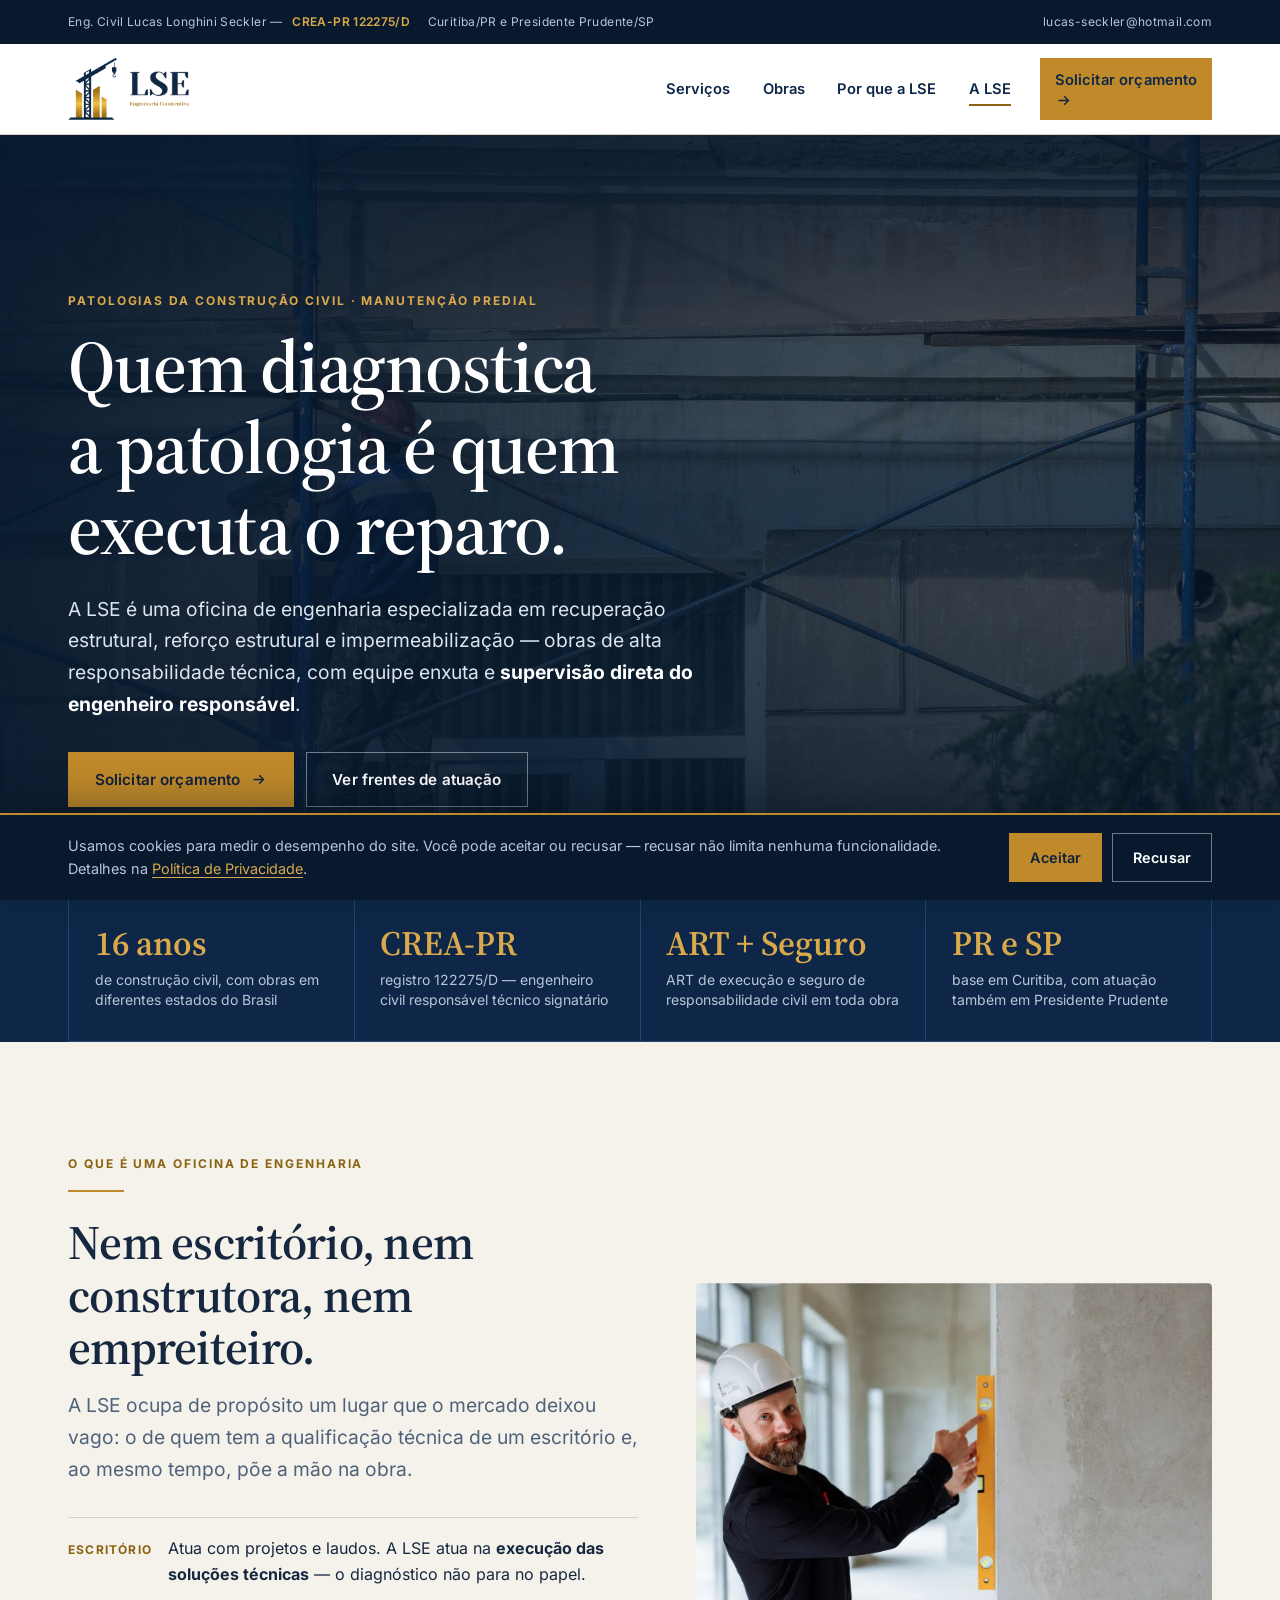
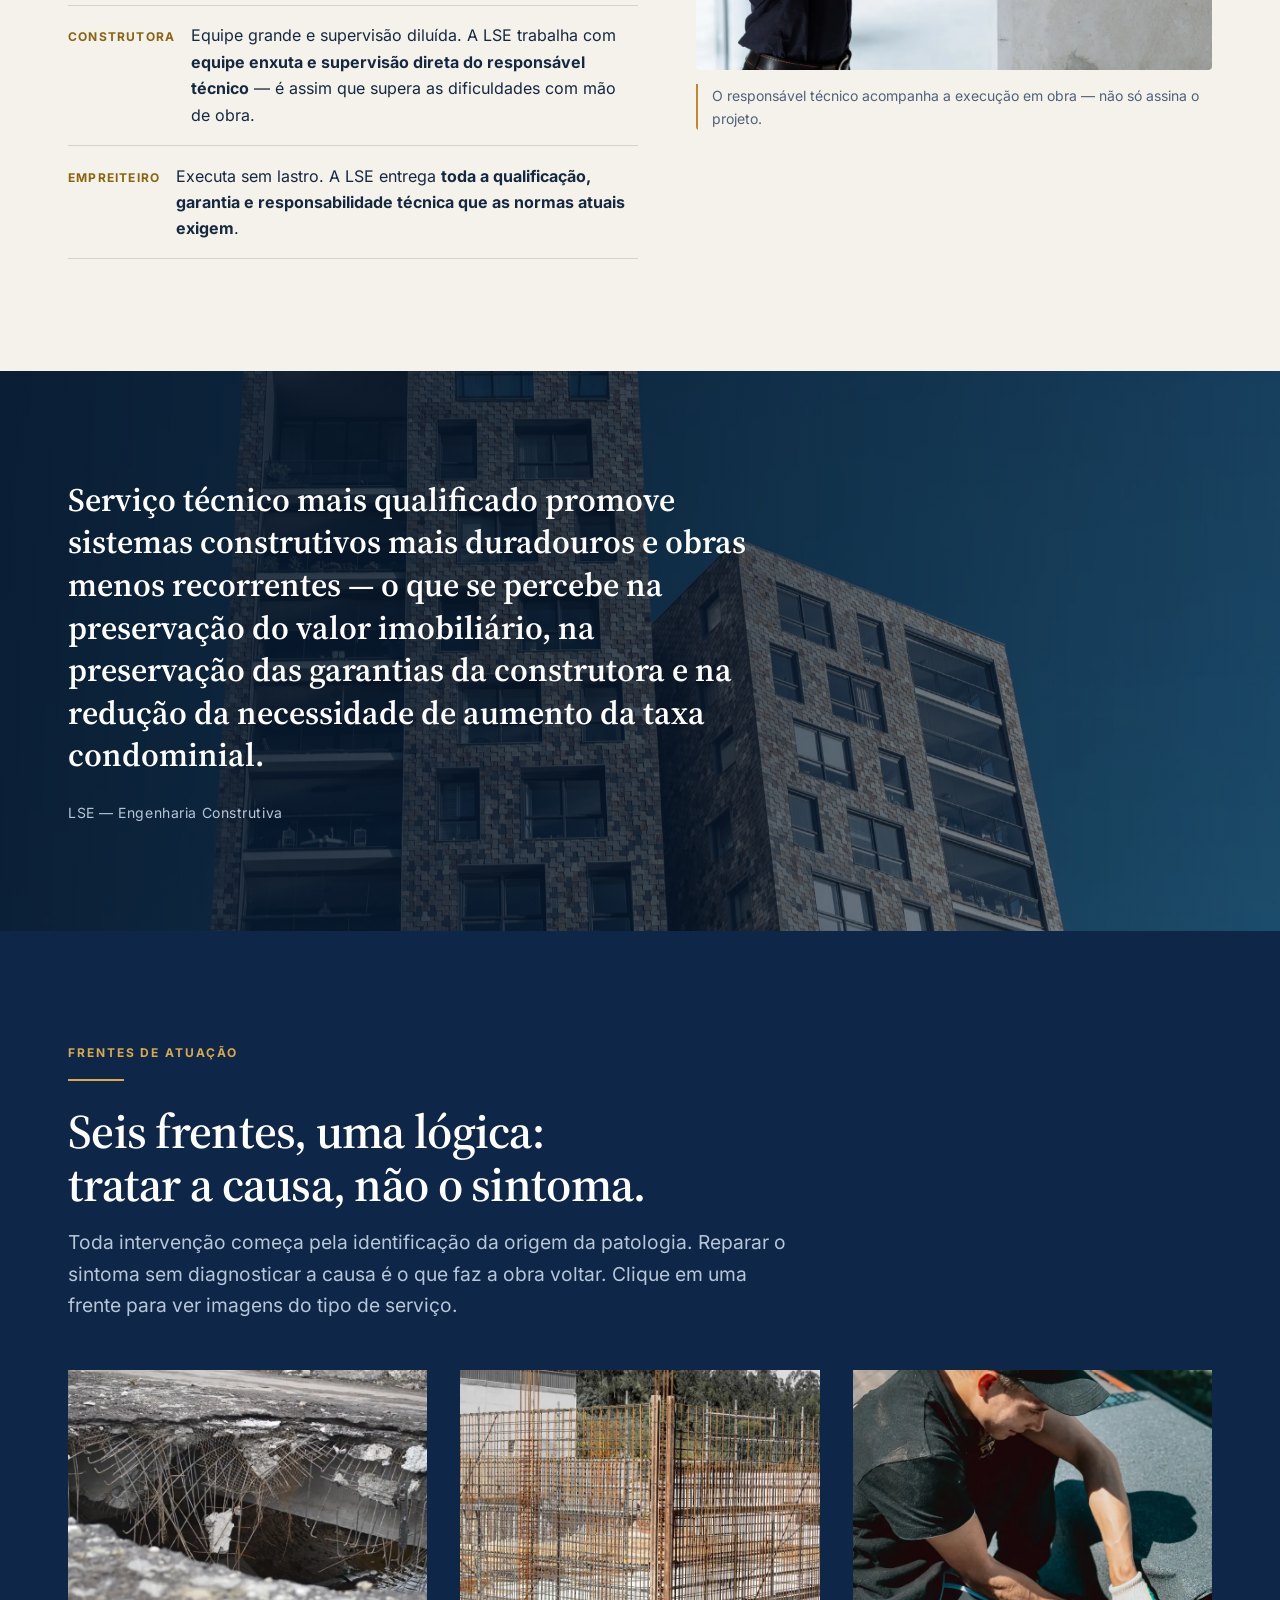
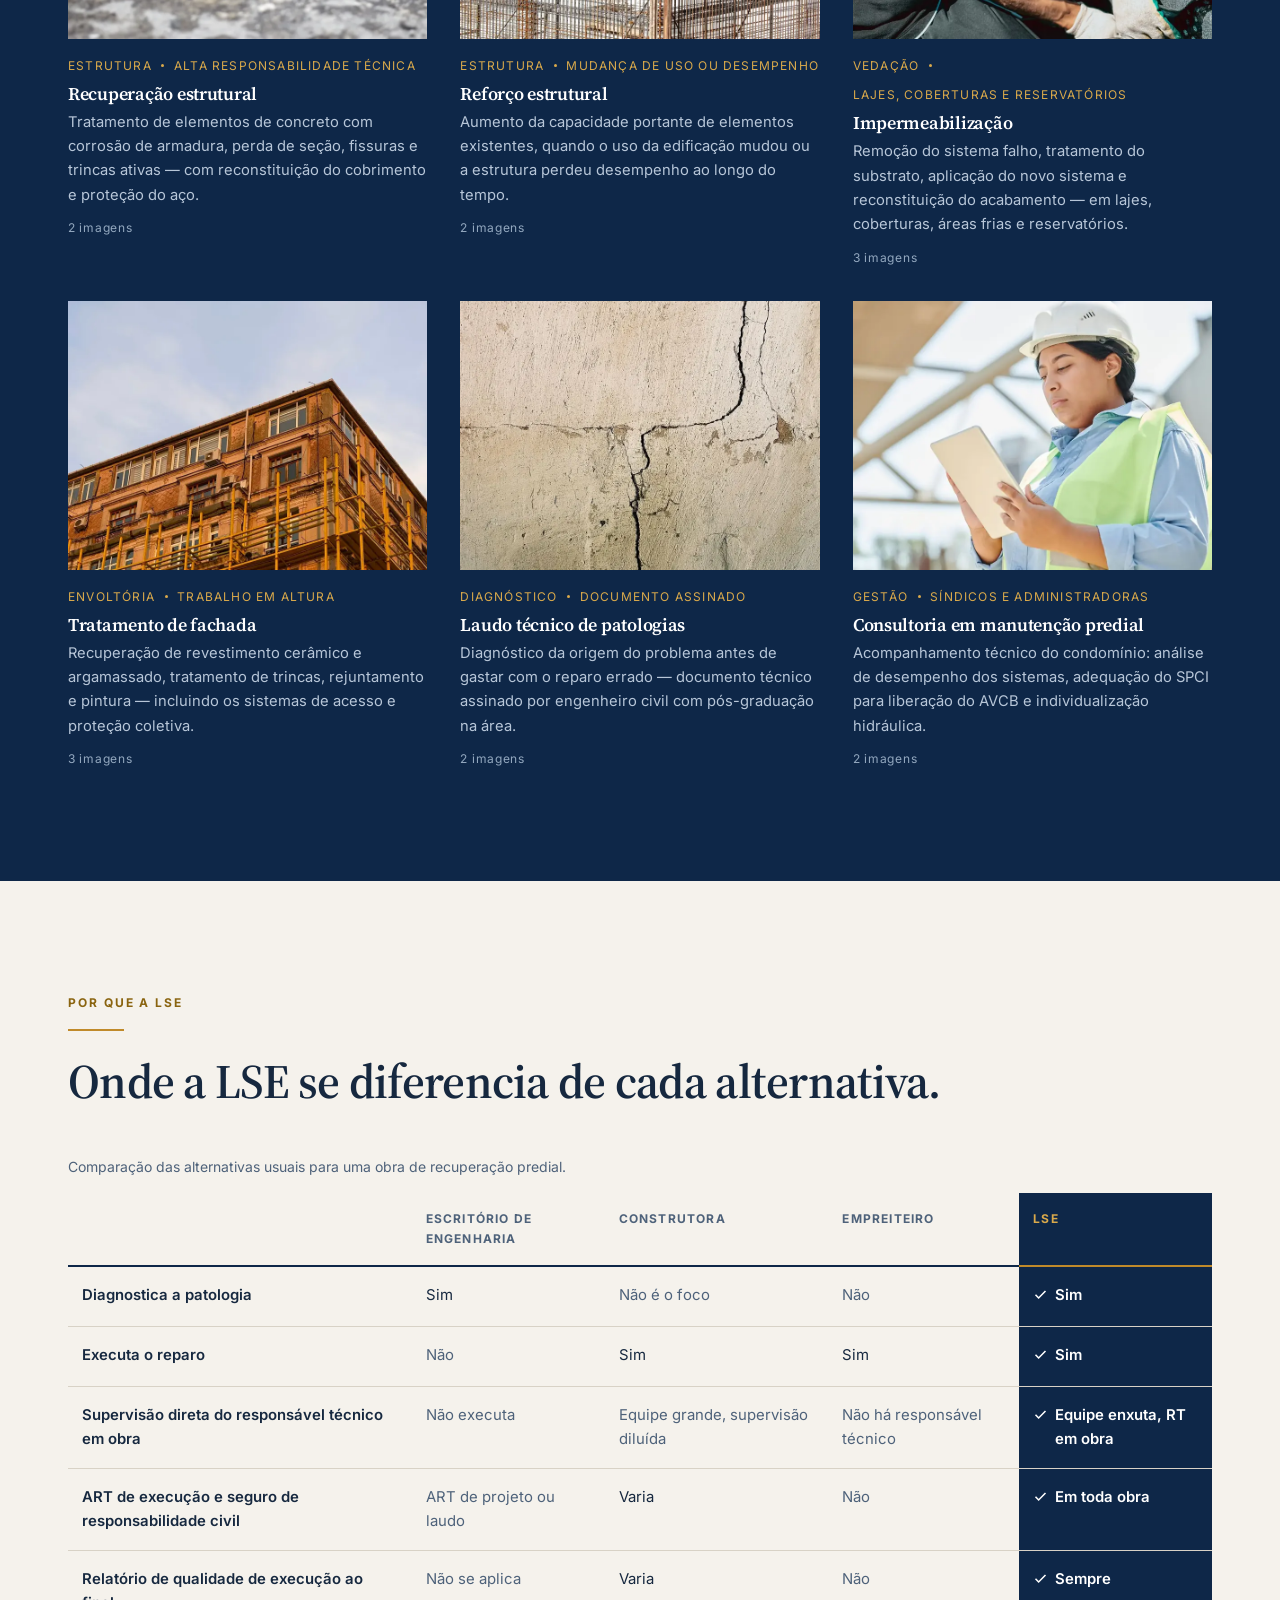
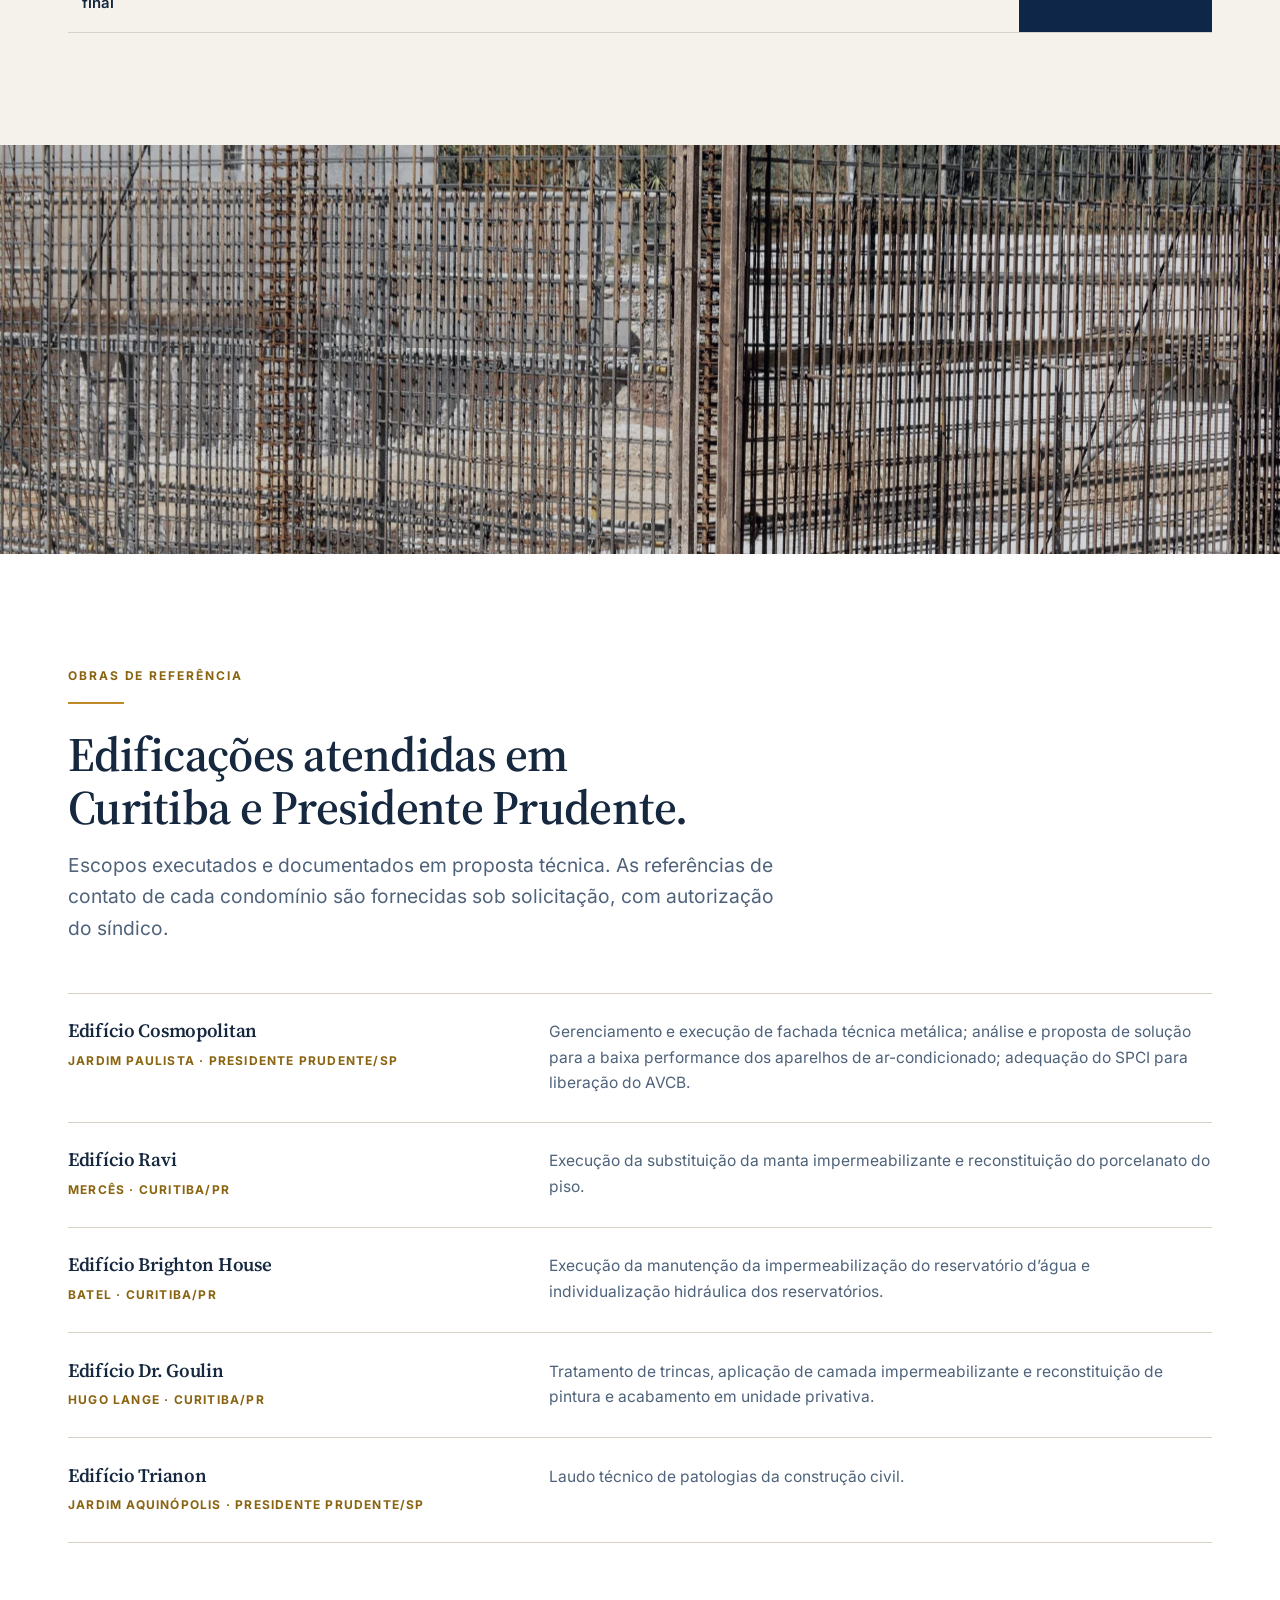
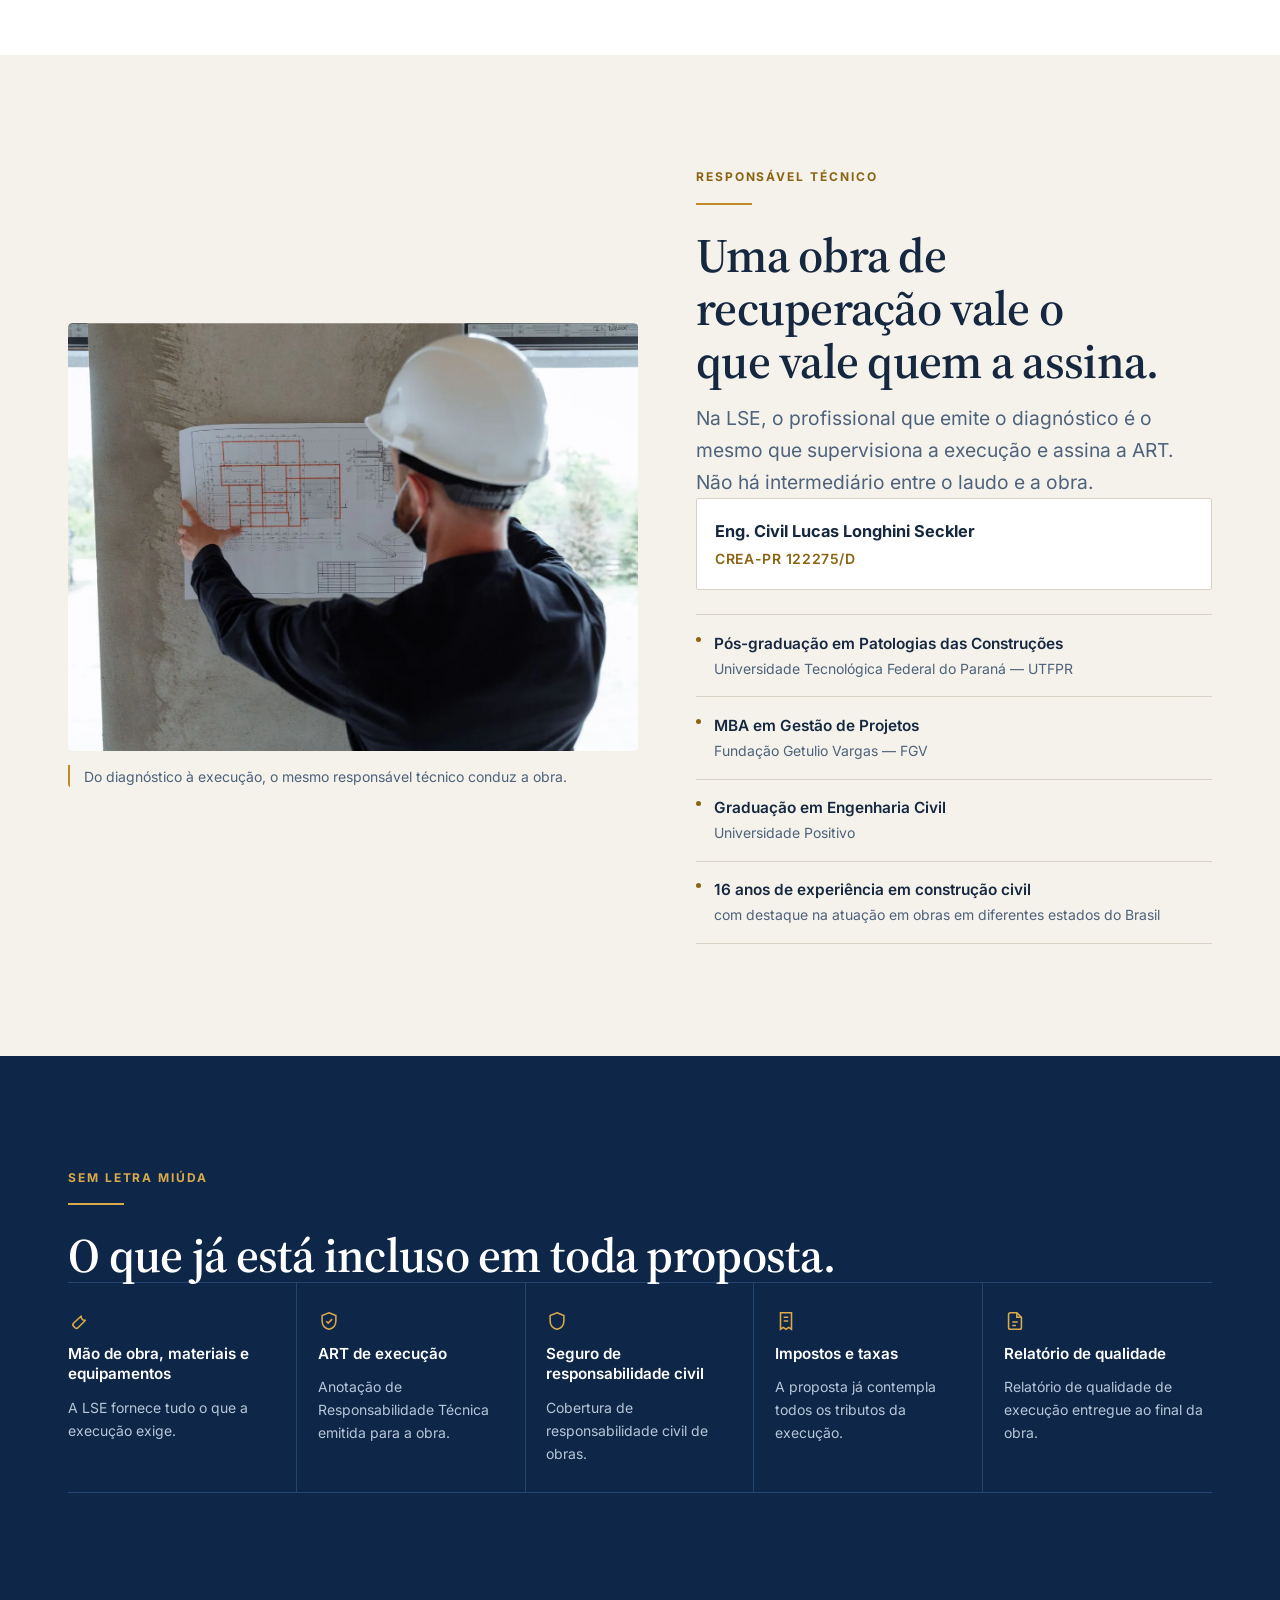
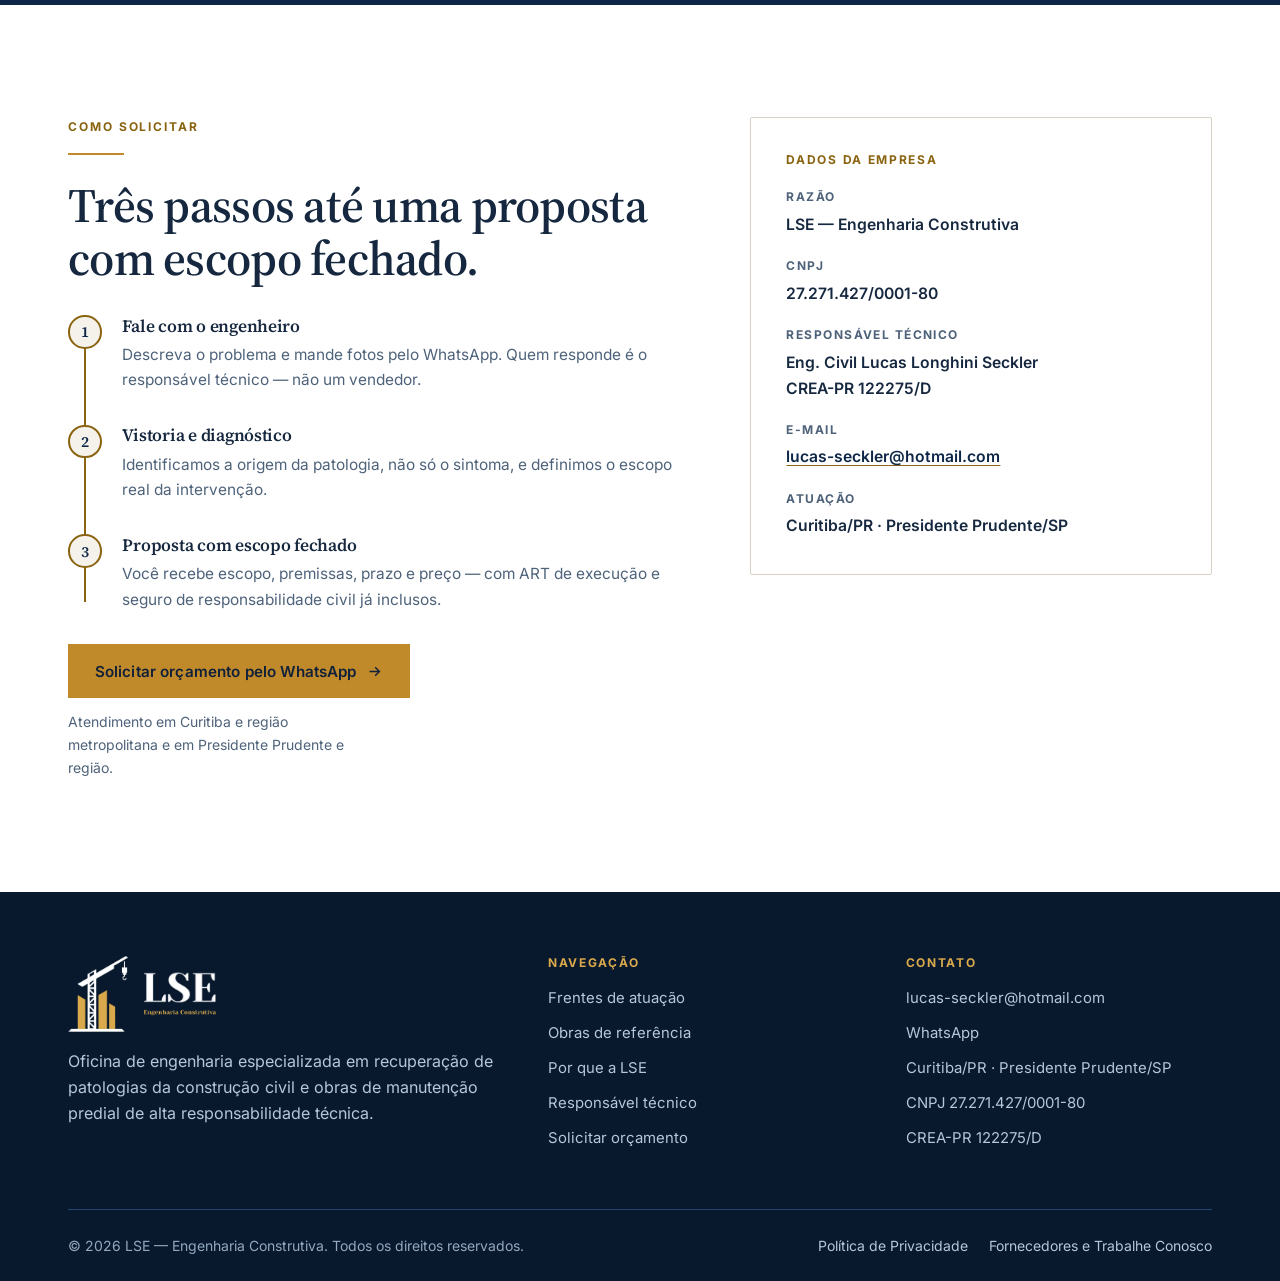
==== deploy-vercel/index.html @ 9cb9c3f7 "git init" ====
<!DOCTYPE html>
<html lang="pt-BR">
<head>
<meta charset="utf-8">
<meta name="viewport" content="width=device-width, initial-scale=1">
<title>LSE — Engenharia Construtiva | Recuperação predial em Curitiba</title>
<meta name="description" content="Oficina de engenharia especializada em recuperação de patologias da construção civil: recuperação e reforço estrutural, impermeabilização, tratamento de fachada e laudo técnico. ART de execução e seguro de responsabilidade civil em toda obra. Curitiba/PR e Presidente Prudente/SP.">
<meta name="theme-color" content="#0E2748">
<link rel="canonical" href="https://www.lseengenharia.com.br/">

<meta property="og:type" content="website">
<meta property="og:locale" content="pt_BR">
<meta property="og:site_name" content="LSE — Engenharia Construtiva">
<meta property="og:title" content="LSE — Engenharia Construtiva">
<meta property="og:description" content="Quem diagnostica a patologia é quem executa o reparo. Recuperação estrutural, reforço e impermeabilização com ART de execução e seguro de responsabilidade civil.">
<meta property="og:image" content="https://www.lseengenharia.com.br/assets/img/hero.webp">
<meta name="twitter:card" content="summary_large_image">

<link rel="icon" href="assets/img/favicon.png" type="image/png">
<link rel="apple-touch-icon" href="assets/img/apple-touch-icon.png">

<link rel="preload" as="font" type="font/woff2" href="assets/fonts/source-serif-4-600-latin.woff2" crossorigin>
<link rel="preload" as="font" type="font/woff2" href="assets/fonts/inter-400-latin.woff2" crossorigin>
<link rel="preload" as="image" href="assets/img/hero.webp" fetchpriority="high">

<link rel="stylesheet" href="assets/css/fonts.css">
<link rel="stylesheet" href="assets/css/tokens.css">
<link rel="stylesheet" href="assets/css/styles.css">

<script type="application/ld+json">
{
  "@context":"https://schema.org",
  "@type":"ProfessionalService",
  "name":"LSE — Engenharia Construtiva",
  "description":"Engenharia especializada em recuperação de patologias da construção civil e obras de manutenção predial: recuperação estrutural, reforço estrutural e impermeabilização.",
  "url":"https://www.lseengenharia.com.br/",
  "image":"https://www.lseengenharia.com.br/assets/img/logo-lse-color.png",
  "email":"lucas-seckler@hotmail.com",
  "vatID":"27.271.427/0001-80",
  "address":{"@type":"PostalAddress","addressLocality":"Curitiba","addressRegion":"PR","addressCountry":"BR"},
  "areaServed":[
    {"@type":"City","name":"Curitiba"},
    {"@type":"City","name":"Presidente Prudente"}
  ],
  "founder":{
    "@type":"Person",
    "name":"Lucas Longhini Seckler",
    "jobTitle":"Engenheiro Civil",
    "identifier":"CREA-PR 122275/D"
  },
  "knowsAbout":["Recuperação estrutural","Reforço estrutural","Impermeabilização","Patologias da construção civil","Manutenção predial","Laudo técnico"]
}
</script>

<!-- Google Tag Manager -->
<script>(function(w,d,s,l,i){w[l]=w[l]||[];w[l].push({'gtm.start':
new Date().getTime(),event:'gtm.js'});var f=d.getElementsByTagName(s)[0],
j=d.createElement(s),dl=l!='dataLayer'?'&l='+l:'';j.async=true;j.src=
'https://www.googletagmanager.com/gtm.js?id='+i+dl;f.parentNode.insertBefore(j,f);
})(window,document,'script','dataLayer','GTM-M2LBB4QV');</script>
<!-- End Google Tag Manager -->
</head>

<body>
<!-- Google Tag Manager (noscript) -->
<noscript><iframe src="https://www.googletagmanager.com/ns.html?id=GTM-M2LBB4QV"
height="0" width="0" style="display:none;visibility:hidden"></iframe></noscript>
<!-- End Google Tag Manager (noscript) -->

<a class="skip-link" href="#conteudo">Pular para o conteúdo</a>

<!-- ============================ HEADER ============================ -->
<header class="site-header" data-condensed="false">
  <div class="topbar">
    <div class="container topbar-inner">
      <ul class="topbar-creds">
        <li><span class="tb-long">Eng. Civil Lucas Longhini Seckler —&nbsp;</span><b>CREA-PR 122275/D</b></li>
        <li>Curitiba/PR e Presidente Prudente/SP</li>
      </ul>
      <a href="mailto:lucas-seckler@hotmail.com">lucas-seckler@hotmail.com</a>
    </div>
  </div>

  <div class="navbar">
    <div class="container navbar-inner">
      <a class="brand" href="#topo" aria-label="LSE Engenharia Construtiva — ir para o início">
        <img src="assets/img/logo-lse-color.png" width="389" height="200"
             alt="LSE Engenharia Construtiva">
      </a>

      <div class="nav-drawer">
        <div class="nav-backdrop" aria-hidden="true"></div>
        <nav class="nav-menu" id="nav-menu" aria-label="Navegação principal">
          <a href="#atuacao">Serviços</a>
          <a href="#obras">Obras</a>
          <a href="#comparativo">Por que a LSE</a>
          <a href="#lse">A LSE</a>
          <span class="nav-cta">
            <a class="btn btn-primary" data-wa-btn="orçamento" href="#contato">
              Solicitar orçamento
              <svg viewBox="0 0 24 24" fill="none" stroke="currentColor" stroke-width="2" aria-hidden="true"><path d="M5 12h14M13 6l6 6-6 6"/></svg>
            </a>
          </span>
        </nav>
      </div>

      <button class="nav-toggle" type="button" aria-expanded="false" aria-controls="nav-menu"
              aria-label="Abrir menu de navegação"><span></span></button>
    </div>
  </div>
</header>

<main id="conteudo">

<!-- ============================ HERO ============================ -->
<section class="hero" id="topo">
  <div class="hero-media" aria-hidden="true">
    <img src="assets/img/hero.webp" width="2000" height="1125" alt="" fetchpriority="high">
  </div>
  <div class="container hero-inner">
    <span class="eyebrow">Patologias da construção civil · Manutenção predial</span>
    <h1>Quem diagnostica a patologia é quem executa&nbsp;o&nbsp;reparo.</h1>
    <p class="hero-lede">A LSE é uma oficina de engenharia especializada em recuperação
      estrutural, reforço estrutural e impermeabilização — obras de alta responsabilidade
      técnica, com equipe enxuta e <strong>supervisão direta do engenheiro responsável</strong>.</p>
    <div class="hero-actions">
      <a class="btn btn-primary" data-wa-btn="avaliação de uma patologia" href="#contato">
        Solicitar orçamento
        <svg viewBox="0 0 24 24" fill="none" stroke="currentColor" stroke-width="2" aria-hidden="true"><path d="M5 12h14M13 6l6 6-6 6"/></svg>
      </a>
      <a class="btn btn-ghost" href="#atuacao">Ver frentes de atuação</a>
    </div>
  </div>
</section>

<!-- ==================== FAIXA DE CREDENCIAIS ==================== -->
<section class="creds" aria-label="Credenciais técnicas">
  <div class="container">
    <div class="creds-grid">
      <div class="creds-item">
        <span class="creds-value"><span data-count="16">16</span> anos</span>
        <span class="creds-label">de construção civil, com obras em diferentes estados do Brasil</span>
      </div>
      <div class="creds-item">
        <span class="creds-value">CREA-PR</span>
        <span class="creds-label">registro 122275/D — engenheiro civil responsável técnico signatário</span>
      </div>
      <div class="creds-item">
        <span class="creds-value">ART + Seguro</span>
        <span class="creds-label">ART de execução e seguro de responsabilidade civil em toda obra</span>
      </div>
      <div class="creds-item">
        <span class="creds-value">PR e SP</span>
        <span class="creds-label">base em Curitiba, com atuação também em Presidente Prudente</span>
      </div>
    </div>
  </div>
</section>

<!-- ==================== POSICIONAMENTO ==================== -->
<section class="section bg-bone" id="posicionamento">
  <div class="container split">
    <div class="split-body" data-reveal>
      <span class="eyebrow">O que é uma oficina de engenharia</span>
      <div class="rule"></div>
      <h2 class="section-title">Nem escritório, nem construtora,&nbsp;nem empreiteiro.</h2>
      <p class="section-lede">A LSE ocupa de propósito um lugar que o mercado deixou vago: o de
        quem tem a qualificação técnica de um escritório e, ao mesmo tempo, põe a mão na obra.</p>

      <ul class="contrast-list">
        <li>
          <span class="contrast-key">Escritório</span>
          <span>Atua com projetos e laudos. A LSE atua na <strong>execução das soluções
            técnicas</strong> — o diagnóstico não para no papel.</span>
        </li>
        <li>
          <span class="contrast-key">Construtora</span>
          <span>Equipe grande e supervisão diluída. A LSE trabalha com <strong>equipe enxuta e
            supervisão direta do responsável técnico</strong> — é assim que supera as
            dificuldades com mão de obra.</span>
        </li>
        <li>
          <span class="contrast-key">Empreiteiro</span>
          <span>Executa sem lastro. A LSE entrega <strong>toda a qualificação, garantia e
            responsabilidade técnica que as normas atuais exigem</strong>.</span>
        </li>
      </ul>
    </div>

    <figure class="split-media" data-reveal="mask">
      <img src="assets/img/split-posicionamento.webp" width="1300" height="975" loading="lazy"
           alt="Engenheiro com capacete de segurança conferindo o prumo de uma parede de concreto com nível de bolha.">
      <figcaption>O responsável técnico acompanha a execução em obra — não só assina o projeto.</figcaption>
    </figure>
  </div>
</section>

<!-- ==================== CITAÇÃO FULL-BLEED ==================== -->
<section class="imgband" aria-label="O valor de um serviço técnico qualificado">
  <div class="imgband-media" aria-hidden="true">
    <img src="assets/img/band-citacao.webp" width="2000" height="1000" loading="lazy" alt="">
  </div>
  <div class="container">
    <div class="pullquote" data-reveal="soft">
      <blockquote>Serviço técnico mais qualificado promove sistemas construtivos mais duradouros
        e obras menos recorrentes — o que se percebe na preservação do valor imobiliário, na
        preservação das garantias da construtora e na redução da necessidade de aumento da
        taxa condominial.</blockquote>
      <cite>LSE — Engenharia Construtiva</cite>
    </div>
  </div>
</section>

<!-- ==================== FRENTES DE ATUAÇÃO ==================== -->
<section class="section bg-navy" id="atuacao">
  <div class="container">
    <div class="section-head" data-reveal>
      <span class="eyebrow">Frentes de atuação</span>
      <div class="rule"></div>
      <h2 class="section-title">Seis frentes, uma lógica: tratar a causa,&nbsp;não o sintoma.</h2>
      <p class="section-lede">Toda intervenção começa pela identificação da origem da patologia.
        Reparar o sintoma sem diagnosticar a causa é o que faz a obra voltar. Clique em uma
        frente para ver imagens do tipo de serviço.</p>
    </div>

    <div class="pf-grid">
      <button class="pf-card" type="button" data-reveal
        data-title="Recuperação estrutural"
        data-gallery="assets/img/svc/estrutural/01.webp|assets/img/svc/estrutural/02.webp"
        data-captions="Concreto com perda de seção e armadura exposta — quadro típico de corrosão avançada.|Parede de concreto degradada, com armadura aparente e desagregação do cobrimento.">
        <span class="pf-thumb">
          <img src="assets/img/svc/estrutural/capa.webp" width="800" height="600" loading="lazy"
               alt="Laje de concreto rompida com armadura de aço exposta e enferrujada.">
          <span class="pf-zoom" aria-hidden="true">
            <svg viewBox="0 0 24 24" fill="none" stroke="currentColor" stroke-width="2"><circle cx="11" cy="11" r="7"/><path d="M20 20l-3.5-3.5M11 8v6M8 11h6"/></svg>
          </span>
        </span>
        <span class="pf-meta">Estrutura<span class="dot"></span>Alta responsabilidade técnica</span>
        <h3>Recuperação estrutural</h3>
        <p>Tratamento de elementos de concreto com corrosão de armadura, perda de seção,
          fissuras e trincas ativas — com reconstituição do cobrimento e proteção do aço.</p>
        <span class="pf-count">2 imagens</span>
      </button>

      <button class="pf-card" type="button" data-reveal
        data-title="Reforço estrutural"
        data-gallery="assets/img/svc/reforco/01.webp|assets/img/svc/reforco/02.webp"
        data-captions="Malha de armadura preparada para reforço de elemento estrutural.|Elemento de concreto com armadura de espera para complementação estrutural.">
        <span class="pf-thumb">
          <img src="assets/img/svc/reforco/capa.webp" width="800" height="600" loading="lazy"
               alt="Malha densa de barras de aço de reforço montada em uma obra.">
          <span class="pf-zoom" aria-hidden="true">
            <svg viewBox="0 0 24 24" fill="none" stroke="currentColor" stroke-width="2"><circle cx="11" cy="11" r="7"/><path d="M20 20l-3.5-3.5M11 8v6M8 11h6"/></svg>
          </span>
        </span>
        <span class="pf-meta">Estrutura<span class="dot"></span>Mudança de uso ou desempenho</span>
        <h3>Reforço estrutural</h3>
        <p>Aumento da capacidade portante de elementos existentes, quando o uso da edificação
          mudou ou a estrutura perdeu desempenho ao longo do tempo.</p>
        <span class="pf-count">2 imagens</span>
      </button>

      <button class="pf-card" type="button" data-reveal
        data-title="Impermeabilização"
        data-gallery="assets/img/svc/impermeabilizacao/01.webp|assets/img/svc/impermeabilizacao/02.webp|assets/img/svc/impermeabilizacao/03.webp"
        data-captions="Aplicação de manta impermeabilizante sobre laje.|Preparo e posicionamento da manta em cobertura plana.|Aderência da manta asfáltica com maçarico, etapa crítica do sistema.">
        <span class="pf-thumb">
          <img src="assets/img/svc/impermeabilizacao/capa.webp" width="800" height="600" loading="lazy"
               alt="Profissional aplicando manta impermeabilizante em laje de cobertura.">
          <span class="pf-zoom" aria-hidden="true">
            <svg viewBox="0 0 24 24" fill="none" stroke="currentColor" stroke-width="2"><circle cx="11" cy="11" r="7"/><path d="M20 20l-3.5-3.5M11 8v6M8 11h6"/></svg>
          </span>
        </span>
        <span class="pf-meta">Vedação<span class="dot"></span>Lajes, coberturas e reservatórios</span>
        <h3>Impermeabilização</h3>
        <p>Remoção do sistema falho, tratamento do substrato, aplicação do novo sistema e
          reconstituição do acabamento — em lajes, coberturas, áreas frias e reservatórios.</p>
        <span class="pf-count">3 imagens</span>
      </button>

      <button class="pf-card" type="button" data-reveal
        data-title="Tratamento de fachada"
        data-gallery="assets/img/svc/fachada/01.webp|assets/img/svc/fachada/02.webp|assets/img/svc/fachada/03.webp"
        data-captions="Edifício com andaime montado para intervenção em fachada.|Fachada protegida durante a execução dos serviços.|Trabalho em altura na recuperação de revestimento de fachada.">
        <span class="pf-thumb">
          <img src="assets/img/svc/fachada/capa.webp" width="800" height="600" loading="lazy"
               alt="Edifício com andaime metálico montado em toda a fachada para obra de recuperação.">
          <span class="pf-zoom" aria-hidden="true">
            <svg viewBox="0 0 24 24" fill="none" stroke="currentColor" stroke-width="2"><circle cx="11" cy="11" r="7"/><path d="M20 20l-3.5-3.5M11 8v6M8 11h6"/></svg>
          </span>
        </span>
        <span class="pf-meta">Envoltória<span class="dot"></span>Trabalho em altura</span>
        <h3>Tratamento de fachada</h3>
        <p>Recuperação de revestimento cerâmico e argamassado, tratamento de trincas,
          rejuntamento e pintura — incluindo os sistemas de acesso e proteção coletiva.</p>
        <span class="pf-count">3 imagens</span>
      </button>

      <button class="pf-card" type="button" data-reveal
        data-title="Laudo técnico de patologias"
        data-gallery="assets/img/svc/laudo/01.webp|assets/img/svc/laudo/02.webp"
        data-captions="Trinca em alvenaria — o traçado da fissura indica a origem do movimento.|Fachada com fissuração e destacamento de revestimento.">
        <span class="pf-thumb">
          <img src="assets/img/svc/laudo/capa.webp" width="800" height="600" loading="lazy"
               alt="Trinca vertical em parede rebocada, típica de patologia da construção civil.">
          <span class="pf-zoom" aria-hidden="true">
            <svg viewBox="0 0 24 24" fill="none" stroke="currentColor" stroke-width="2"><circle cx="11" cy="11" r="7"/><path d="M20 20l-3.5-3.5M11 8v6M8 11h6"/></svg>
          </span>
        </span>
        <span class="pf-meta">Diagnóstico<span class="dot"></span>Documento assinado</span>
        <h3>Laudo técnico de patologias</h3>
        <p>Diagnóstico da origem do problema antes de gastar com o reparo errado — documento
          técnico assinado por engenheiro civil com pós-graduação na área.</p>
        <span class="pf-count">2 imagens</span>
      </button>

      <button class="pf-card" type="button" data-reveal
        data-title="Consultoria técnica em manutenção predial"
        data-gallery="assets/img/svc/consultoria/01.webp|assets/img/svc/consultoria/02.webp"
        data-captions="Vistoria técnica com registro em campo dos sistemas prediais.|Casa de máquinas e sistemas prediais — objeto recorrente da consultoria.">
        <span class="pf-thumb">
          <img src="assets/img/svc/consultoria/capa.webp" width="800" height="600" loading="lazy"
               alt="Engenheira com capacete e colete registrando uma vistoria técnica em tablet.">
          <span class="pf-zoom" aria-hidden="true">
            <svg viewBox="0 0 24 24" fill="none" stroke="currentColor" stroke-width="2"><circle cx="11" cy="11" r="7"/><path d="M20 20l-3.5-3.5M11 8v6M8 11h6"/></svg>
          </span>
        </span>
        <span class="pf-meta">Gestão<span class="dot"></span>Síndicos e administradoras</span>
        <h3>Consultoria em manutenção predial</h3>
        <p>Acompanhamento técnico do condomínio: análise de desempenho dos sistemas,
          adequação do SPCI para liberação do AVCB e individualização hidráulica.</p>
        <span class="pf-count">2 imagens</span>
      </button>
    </div>
  </div>
</section>

<!-- ==================== TABELA COMPARATIVA ==================== -->
<section class="section bg-bone" id="comparativo">
  <div class="container">
    <div class="section-head" data-reveal>
      <span class="eyebrow">Por que a LSE</span>
      <div class="rule"></div>
      <h2 class="section-title">Onde a LSE se diferencia de cada&nbsp;alternativa.</h2>
    </div>

    <div class="cmp-table-wrap" data-reveal>
      <table class="cmp-table">
        <caption>Comparação das alternativas usuais para uma obra de recuperação predial.</caption>
        <thead>
          <tr>
            <th scope="col"><span class="visually-hidden">Critério</span></th>
            <th scope="col">Escritório de engenharia</th>
            <th scope="col">Construtora</th>
            <th scope="col">Empreiteiro</th>
            <th scope="col" class="col-lse">LSE</th>
          </tr>
        </thead>
        <tbody>
          <tr>
            <th scope="row">Diagnostica a patologia</th>
            <td data-col="Escritório de engenharia">Sim</td>
            <td data-col="Construtora" class="neg">Não é o foco</td>
            <td data-col="Empreiteiro" class="neg">Não</td>
            <td data-col="LSE" class="col-lse"><span class="mark"><svg viewBox="0 0 24 24" fill="none" stroke="currentColor" stroke-width="2.5" aria-hidden="true"><path d="M4 12.5l5 5L20 6.5"/></svg>Sim</span></td>
          </tr>
          <tr>
            <th scope="row">Executa o reparo</th>
            <td data-col="Escritório de engenharia" class="neg">Não</td>
            <td data-col="Construtora">Sim</td>
            <td data-col="Empreiteiro">Sim</td>
            <td data-col="LSE" class="col-lse"><span class="mark"><svg viewBox="0 0 24 24" fill="none" stroke="currentColor" stroke-width="2.5" aria-hidden="true"><path d="M4 12.5l5 5L20 6.5"/></svg>Sim</span></td>
          </tr>
          <tr>
            <th scope="row">Supervisão direta do responsável técnico em obra</th>
            <td data-col="Escritório de engenharia" class="neg">Não executa</td>
            <td data-col="Construtora" class="neg">Equipe grande, supervisão diluída</td>
            <td data-col="Empreiteiro" class="neg">Não há responsável técnico</td>
            <td data-col="LSE" class="col-lse"><span class="mark"><svg viewBox="0 0 24 24" fill="none" stroke="currentColor" stroke-width="2.5" aria-hidden="true"><path d="M4 12.5l5 5L20 6.5"/></svg>Equipe enxuta, RT em obra</span></td>
          </tr>
          <tr>
            <th scope="row">ART de execução e seguro de responsabilidade civil</th>
            <td data-col="Escritório de engenharia" class="neg">ART de projeto ou laudo</td>
            <td data-col="Construtora">Varia</td>
            <td data-col="Empreiteiro" class="neg">Não</td>
            <td data-col="LSE" class="col-lse"><span class="mark"><svg viewBox="0 0 24 24" fill="none" stroke="currentColor" stroke-width="2.5" aria-hidden="true"><path d="M4 12.5l5 5L20 6.5"/></svg>Em toda obra</span></td>
          </tr>
          <tr>
            <th scope="row">Relatório de qualidade de execução ao final</th>
            <td data-col="Escritório de engenharia" class="neg">Não se aplica</td>
            <td data-col="Construtora">Varia</td>
            <td data-col="Empreiteiro" class="neg">Não</td>
            <td data-col="LSE" class="col-lse"><span class="mark"><svg viewBox="0 0 24 24" fill="none" stroke="currentColor" stroke-width="2.5" aria-hidden="true"><path d="M4 12.5l5 5L20 6.5"/></svg>Sempre</span></td>
          </tr>
        </tbody>
      </table>
    </div>

  </div>
</section>

<!-- ==================== FAIXA DE IMAGEM (RESPIRO) ==================== -->
<div class="imgstrip" aria-hidden="true">
  <div class="imgband-media">
    <img src="assets/img/band-armadura.webp" width="1900" height="800" loading="lazy" alt="">
  </div>
</div>

<!-- ==================== OBRAS DE REFERÊNCIA ==================== -->
<section class="section bg-white" id="obras">
  <div class="container">
    <div class="section-head" data-reveal>
      <span class="eyebrow">Obras de referência</span>
      <div class="rule"></div>
      <h2 class="section-title">Edificações atendidas em Curitiba e&nbsp;Presidente&nbsp;Prudente.</h2>
      <p class="section-lede">Escopos executados e documentados em proposta técnica. As
        referências de contato de cada condomínio são fornecidas sob solicitação, com
        autorização do síndico.</p>
    </div>

    <ul class="ref-list" data-reveal>
      <li>
        <div class="ref-head">
          <h3>Edifício Cosmopolitan</h3>
          <span class="ref-place">Jardim Paulista · Presidente Prudente/SP</span>
        </div>
        <p>Gerenciamento e execução de fachada técnica metálica; análise e proposta de solução
          para a baixa performance dos aparelhos de ar-condicionado; adequação do SPCI para
          liberação do AVCB.</p>
      </li>
      <li>
        <div class="ref-head">
          <h3>Edifício Ravi</h3>
          <span class="ref-place">Mercês · Curitiba/PR</span>
        </div>
        <p>Execução da substituição da manta impermeabilizante e reconstituição do porcelanato
          do piso.</p>
      </li>
      <li>
        <div class="ref-head">
          <h3>Edifício Brighton House</h3>
          <span class="ref-place">Batel · Curitiba/PR</span>
        </div>
        <p>Execução da manutenção da impermeabilização do reservatório d’água e
          individualização hidráulica dos reservatórios.</p>
      </li>
      <li>
        <div class="ref-head">
          <h3>Edifício Dr. Goulin</h3>
          <span class="ref-place">Hugo Lange · Curitiba/PR</span>
        </div>
        <p>Tratamento de trincas, aplicação de camada impermeabilizante e reconstituição de
          pintura e acabamento em unidade privativa.</p>
      </li>
      <li>
        <div class="ref-head">
          <h3>Edifício Trianon</h3>
          <span class="ref-place">Jardim Aquinópolis · Presidente Prudente/SP</span>
        </div>
        <p>Laudo técnico de patologias da construção civil.</p>
      </li>
    </ul>
  </div>
</section>

<!-- ==================== A LSE / RESPONSÁVEL TÉCNICO ==================== -->
<section class="section bg-bone" id="lse">
  <div class="container split is-reversed">
    <div class="split-body" data-reveal>
      <span class="eyebrow">Responsável técnico</span>
      <div class="rule"></div>
      <h2 class="section-title">Uma obra de recuperação vale o que vale&nbsp;quem&nbsp;a&nbsp;assina.</h2>
      <p class="section-lede">Na LSE, o profissional que emite o diagnóstico é o mesmo que
        supervisiona a execução e assina a ART. Não há intermediário entre o laudo e a obra.</p>

      <div class="rt-card">
        <div>
          <span class="rt-name">Eng. Civil Lucas Longhini Seckler</span>
          <span class="rt-crea">CREA-PR 122275/D</span>
        </div>
      </div>

      <ul class="creds-formacao">
        <li><b>Pós-graduação em Patologias das Construções</b>
            <span>Universidade Tecnológica Federal do Paraná — UTFPR</span></li>
        <li><b>MBA em Gestão de Projetos</b>
            <span>Fundação Getulio Vargas — FGV</span></li>
        <li><b>Graduação em Engenharia Civil</b>
            <span>Universidade Positivo</span></li>
        <li><b>16 anos de experiência em construção civil</b>
            <span>com destaque na atuação em obras em diferentes estados do Brasil</span></li>
      </ul>
    </div>

    <figure class="split-media" data-reveal="mask">
      <img src="assets/img/split-sobre.webp" width="1300" height="975" loading="lazy"
           alt="Engenheiro de capacete analisando uma prancha de projeto em obra.">
      <figcaption>Do diagnóstico à execução, o mesmo responsável técnico conduz a obra.</figcaption>
    </figure>
  </div>
</section>

<!-- ==================== INCLUSO EM TODA OBRA ==================== -->
<section class="section bg-navy" aria-labelledby="incluso-t">
  <div class="container">
    <div class="section-head" data-reveal>
      <span class="eyebrow">Sem letra miúda</span>
      <div class="rule"></div>
      <h2 class="section-title" id="incluso-t">O que já está incluso em toda&nbsp;proposta.</h2>
    </div>

    <ul class="incl" data-reveal="soft">
      <li>
        <svg viewBox="0 0 24 24" fill="none" stroke="currentColor" stroke-width="1.7" aria-hidden="true"><path d="M14.7 6.3a3.5 3.5 0 004.6 4.6l-8.4 8.4a2.3 2.3 0 01-3.2 0l-1.7-1.7a2.3 2.3 0 010-3.2z"/></svg>
        <b>Mão de obra, materiais e equipamentos</b>
        <span>A LSE fornece tudo o que a execução exige.</span>
      </li>
      <li>
        <svg viewBox="0 0 24 24" fill="none" stroke="currentColor" stroke-width="1.7" aria-hidden="true"><path d="M12 3l7.5 3v5.6c0 4.5-3.1 8.2-7.5 9.4-4.4-1.2-7.5-4.9-7.5-9.4V6z"/><path d="M9 12.2l2.1 2.1L15.4 10"/></svg>
        <b>ART de execução</b>
        <span>Anotação de Responsabilidade Técnica emitida para a obra.</span>
      </li>
      <li>
        <svg viewBox="0 0 24 24" fill="none" stroke="currentColor" stroke-width="1.7" aria-hidden="true"><path d="M12 3l7.5 3v5.6c0 4.5-3.1 8.2-7.5 9.4-4.4-1.2-7.5-4.9-7.5-9.4V6z"/></svg>
        <b>Seguro de responsabilidade civil</b>
        <span>Cobertura de responsabilidade civil de obras.</span>
      </li>
      <li>
        <svg viewBox="0 0 24 24" fill="none" stroke="currentColor" stroke-width="1.7" aria-hidden="true"><path d="M6 3h12v18l-3-2-3 2-3-2-3 2z"/><path d="M9.5 8h5M9.5 12h5"/></svg>
        <b>Impostos e taxas</b>
        <span>A proposta já contempla todos os tributos da execução.</span>
      </li>
      <li>
        <svg viewBox="0 0 24 24" fill="none" stroke="currentColor" stroke-width="1.7" aria-hidden="true"><path d="M14 3H7a2 2 0 00-2 2v14a2 2 0 002 2h10a2 2 0 002-2V8z"/><path d="M14 3v5h5M9 13h6M9 17h4"/></svg>
        <b>Relatório de qualidade</b>
        <span>Relatório de qualidade de execução entregue ao final da obra.</span>
      </li>
    </ul>
  </div>
</section>

<!-- ==================== CTA FINAL ==================== -->
<section class="section bg-white" id="contato">
  <div class="container cta-split">
    <div data-reveal>
      <span class="eyebrow">Como solicitar</span>
      <div class="rule"></div>
      <h2 class="section-title">Três passos até uma proposta com escopo&nbsp;fechado.</h2>

      <div class="steps">
        <div class="step">
          <span class="step-n" aria-hidden="true">1</span>
          <h3>Fale com o engenheiro</h3>
          <p>Descreva o problema e mande fotos pelo WhatsApp. Quem responde é o responsável
            técnico — não um vendedor.</p>
        </div>
        <div class="step">
          <span class="step-n" aria-hidden="true">2</span>
          <h3>Vistoria e diagnóstico</h3>
          <p>Identificamos a origem da patologia, não só o sintoma, e definimos o escopo real
            da intervenção.</p>
        </div>
        <div class="step">
          <span class="step-n" aria-hidden="true">3</span>
          <h3>Proposta com escopo fechado</h3>
          <p>Você recebe escopo, premissas, prazo e preço — com ART de execução e seguro de
            responsabilidade civil já inclusos.</p>
        </div>
      </div>

      <div class="cta-actions">
        <a class="btn btn-primary" data-wa-btn="uma proposta de recuperação predial" href="#contato">
          Solicitar orçamento pelo WhatsApp
          <svg viewBox="0 0 24 24" fill="none" stroke="currentColor" stroke-width="2" aria-hidden="true"><path d="M5 12h14M13 6l6 6-6 6"/></svg>
        </a>
        <p class="cta-note">Atendimento em Curitiba e região metropolitana e em Presidente
          Prudente e região.</p>
      </div>
    </div>

    <aside class="contact-aside" data-reveal>
      <h3>Dados da empresa</h3>
      <dl>
        <div>
          <dt>Razão</dt>
          <dd>LSE — Engenharia Construtiva</dd>
        </div>
        <div>
          <dt>CNPJ</dt>
          <dd>27.271.427/0001-80</dd>
        </div>
        <div>
          <dt>Responsável técnico</dt>
          <dd>Eng. Civil Lucas Longhini Seckler<br>CREA-PR 122275/D</dd>
        </div>
        <div>
          <dt>E-mail</dt>
          <dd><a href="mailto:lucas-seckler@hotmail.com">lucas-seckler@hotmail.com</a></dd>
        </div>
        <div>
          <dt>Atuação</dt>
          <dd>Curitiba/PR · Presidente Prudente/SP</dd>
        </div>
      </dl>
    </aside>
  </div>
</section>

</main>

<!-- ============================ RODAPÉ ============================ -->
<footer class="site-footer">
  <div class="container">
    <div class="footer-top">
      <div>
        <img class="footer-logo" src="assets/img/logo-lse-branco.png" width="389" height="200"
             alt="LSE Engenharia Construtiva">
        <p>Oficina de engenharia especializada em recuperação de patologias da construção civil
          e obras de manutenção predial de alta responsabilidade técnica.</p>
      </div>
      <div>
        <h3>Navegação</h3>
        <ul>
          <li><a href="#atuacao">Frentes de atuação</a></li>
          <li><a href="#obras">Obras de referência</a></li>
          <li><a href="#comparativo">Por que a LSE</a></li>
          <li><a href="#lse">Responsável técnico</a></li>
          <li><a href="#contato">Solicitar orçamento</a></li>
        </ul>
      </div>
      <div>
        <h3>Contato</h3>
        <ul>
          <li><a href="mailto:lucas-seckler@hotmail.com">lucas-seckler@hotmail.com</a></li>
          <li><a data-wa-btn="atendimento" href="#contato">WhatsApp</a></li>
          <li>Curitiba/PR · Presidente Prudente/SP</li>
          <li>CNPJ 27.271.427/0001-80</li>
          <li>CREA-PR 122275/D</li>
        </ul>
      </div>
    </div>
    <div class="footer-bottom">
      <p>© <span data-year>2026</span> LSE — Engenharia Construtiva. Todos os direitos reservados.</p>
      <div class="footer-legal">
        <a href="privacidade.html">Política de Privacidade</a>
        <a href="fornecedores.html">Fornecedores e Trabalhe Conosco</a>
      </div>
    </div>
  </div>
</footer>

<!-- ============================ LIGHTBOX ============================ -->
<div class="lb" id="lightbox" hidden role="dialog" aria-modal="true" aria-label="Galeria de imagens">
  <div class="lb-bar">
    <p class="lb-title"></p>
    <p class="lb-counter"></p>
    <button class="lb-btn lb-close" type="button" aria-label="Fechar galeria">
      <svg viewBox="0 0 24 24" fill="none" stroke="currentColor" stroke-width="2" aria-hidden="true"><path d="M6 6l12 12M18 6L6 18"/></svg>
    </button>
  </div>
  <div class="lb-stage">
    <button class="lb-btn lb-nav is-prev" type="button" aria-label="Imagem anterior">
      <svg viewBox="0 0 24 24" fill="none" stroke="currentColor" stroke-width="2" aria-hidden="true"><path d="M15 5l-7 7 7 7"/></svg>
    </button>
    <img src="[data-uri]" alt="" width="1" height="1">
    <button class="lb-btn lb-nav is-next" type="button" aria-label="Próxima imagem">
      <svg viewBox="0 0 24 24" fill="none" stroke="currentColor" stroke-width="2" aria-hidden="true"><path d="M9 5l7 7-7 7"/></svg>
    </button>
  </div>
  <p class="lb-caption"></p>
</div>

<!-- ============================ COOKIES (LGPD) ============================ -->
<div class="cookie-bar" id="cookie-bar" hidden role="region" aria-label="Aviso de cookies">
  <div class="container cookie-inner">
    <p class="cookie-text">Usamos cookies para medir o desempenho do site. Você pode aceitar ou
      recusar — recusar não limita nenhuma funcionalidade. Detalhes na
      <a href="privacidade.html">Política de Privacidade</a>.</p>
    <div class="cookie-actions">
      <button class="btn btn-primary" type="button" data-consent="granted">Aceitar</button>
      <button class="btn btn-ghost" type="button" data-consent="denied">Recusar</button>
    </div>
  </div>
</div>

<script src="assets/js/app.js"></script>
</body>
</html>
---- deploy-vercel/assets/css/fonts.css ----
/* Fontes self-hosted — sem chamada a servidor do Google (LGPD) · subsets latin + latin-ext */
@font-face {
  font-family: 'Inter';
  font-style: normal;
  font-weight: 400;
  font-display: swap;
  src: url(../fonts/inter-400-latin-ext.woff2) format('woff2');
  unicode-range: U+0100-02BA, U+02BD-02C5, U+02C7-02CC, U+02CE-02D7, U+02DD-02FF, U+0304, U+0308, U+0329, U+1D00-1DBF, U+1E00-1E9F, U+1EF2-1EFF, U+2020, U+20A0-20AB, U+20AD-20C0, U+2113, U+2C60-2C7F, U+A720-A7FF;
}
@font-face {
  font-family: 'Inter';
  font-style: normal;
  font-weight: 400;
  font-display: swap;
  src: url(../fonts/inter-400-latin.woff2) format('woff2');
  unicode-range: U+0000-00FF, U+0131, U+0152-0153, U+02BB-02BC, U+02C6, U+02DA, U+02DC, U+0304, U+0308, U+0329, U+2000-206F, U+20AC, U+2122, U+2191, U+2193, U+2212, U+2215, U+FEFF, U+FFFD;
}
@font-face {
  font-family: 'Inter';
  font-style: normal;
  font-weight: 600;
  font-display: swap;
  src: url(../fonts/inter-600-latin-ext.woff2) format('woff2');
  unicode-range: U+0100-02BA, U+02BD-02C5, U+02C7-02CC, U+02CE-02D7, U+02DD-02FF, U+0304, U+0308, U+0329, U+1D00-1DBF, U+1E00-1E9F, U+1EF2-1EFF, U+2020, U+20A0-20AB, U+20AD-20C0, U+2113, U+2C60-2C7F, U+A720-A7FF;
}
@font-face {
  font-family: 'Inter';
  font-style: normal;
  font-weight: 600;
  font-display: swap;
  src: url(../fonts/inter-600-latin.woff2) format('woff2');
  unicode-range: U+0000-00FF, U+0131, U+0152-0153, U+02BB-02BC, U+02C6, U+02DA, U+02DC, U+0304, U+0308, U+0329, U+2000-206F, U+20AC, U+2122, U+2191, U+2193, U+2212, U+2215, U+FEFF, U+FFFD;
}
@font-face {
  font-family: 'Inter';
  font-style: normal;
  font-weight: 700;
  font-display: swap;
  src: url(../fonts/inter-700-latin-ext.woff2) format('woff2');
  unicode-range: U+0100-02BA, U+02BD-02C5, U+02C7-02CC, U+02CE-02D7, U+02DD-02FF, U+0304, U+0308, U+0329, U+1D00-1DBF, U+1E00-1E9F, U+1EF2-1EFF, U+2020, U+20A0-20AB, U+20AD-20C0, U+2113, U+2C60-2C7F, U+A720-A7FF;
}
@font-face {
  font-family: 'Inter';
  font-style: normal;
  font-weight: 700;
  font-display: swap;
  src: url(../fonts/inter-700-latin.woff2) format('woff2');
  unicode-range: U+0000-00FF, U+0131, U+0152-0153, U+02BB-02BC, U+02C6, U+02DA, U+02DC, U+0304, U+0308, U+0329, U+2000-206F, U+20AC, U+2122, U+2191, U+2193, U+2212, U+2215, U+FEFF, U+FFFD;
}
@font-face {
  font-family: 'Source Serif 4';
  font-style: normal;
  font-weight: 600;
  font-display: swap;
  src: url(../fonts/source-serif-4-600-latin-ext.woff2) format('woff2');
  unicode-range: U+0100-02BA, U+02BD-02C5, U+02C7-02CC, U+02CE-02D7, U+02DD-02FF, U+0304, U+0308, U+0329, U+1D00-1DBF, U+1E00-1E9F, U+1EF2-1EFF, U+2020, U+20A0-20AB, U+20AD-20C0, U+2113, U+2C60-2C7F, U+A720-A7FF;
}
@font-face {
  font-family: 'Source Serif 4';
  font-style: normal;
  font-weight: 600;
  font-display: swap;
  src: url(../fonts/source-serif-4-600-latin.woff2) format('woff2');
  unicode-range: U+0000-00FF, U+0131, U+0152-0153, U+02BB-02BC, U+02C6, U+02DA, U+02DC, U+0304, U+0308, U+0329, U+2000-206F, U+20AC, U+2122, U+2191, U+2193, U+2212, U+2215, U+FEFF, U+FFFD;
}
---- deploy-vercel/assets/css/tokens.css ----
/* ============================================================
   LSE — Engenharia Construtiva · Design tokens
   Paleta AMOSTRADA DOS LOGOS REAIS do cliente (navy + dourado).
   Não é o "dourado/serifada default" — é a identidade da marca.
   Todos os pares de texto verificados ≥ 4.5:1 (WCAG AA).
   ============================================================ */
:root{
  /* — Marca — */
  --navy:        #0E2748;  /* amostrado: #082840 / #102840 */
  --navy-deep:   #08192E;  /* rodapé, bloco mais profundo   */
  --navy-soft:   #16355C;  /* cartões sobre navy            */
  --navy-line:   #23446E;  /* divisórias sobre escuro       */

  --gold:        #C08A2A;  /* amostrado: #B08020 / #C89830  */
  --gold-lt:     #D9A94B;  /* acento sobre escuro (6.9:1)   */
  --gold-dk:     #8A6410;  /* acento sobre claro  (4.8:1)   */

  /* — Neutros — */
  --bone:        #F5F2EC;  /* fundo claro da casa           */
  --bone-2:      #EBE6DC;  /* faixa clara alternativa       */
  --white:       #FFFFFF;
  --ink:         #16283F;  /* corpo sobre claro   (13.3:1)  */
  --ink-muted:   #4E627A;  /* apoio sobre claro   (5.6:1)   */
  --ink-line:    #D8D2C6;
  --on-dark:     #FFFFFF;  /* corpo sobre navy    (15:1)    */
  --on-dark-mut: #B7C6D8;  /* apoio sobre navy    (8.6:1)   */

  /* — Tipografia —
     Display serifada: ecoa o letreiro "LSE" do logo (serifas com bracket).
     Corpo sans: legibilidade técnica. Par serifada+sans = contraste editorial. */
  --font-display: "Source Serif 4", "Source Serif Pro", Georgia, "Times New Roman", serif;
  --font-body:    "Inter", "Segoe UI", system-ui, -apple-system, Arial, sans-serif;

  --fs-hero:  clamp(2.35rem, 1.35rem + 4.2vw, 4.6rem);
  --fs-h2:    clamp(1.85rem, 1.25rem + 2.3vw, 3rem);
  --fs-h3:    clamp(1.15rem, 1.02rem + .55vw, 1.45rem);
  --fs-lede:  clamp(1.03rem, .97rem + .35vw, 1.2rem);
  --fs-body:  1rem;
  --fs-small: .875rem;
  --fs-micro: .75rem;

  /* — Ritmo — */
  --sp-1:.25rem; --sp-2:.5rem;  --sp-3:.75rem; --sp-4:1rem;
  --sp-5:1.5rem; --sp-6:2rem;   --sp-7:3rem;   --sp-8:4rem;
  --sp-9:5.5rem; --sp-10:7rem;
  --section-y: clamp(3.75rem, 2.2rem + 6vw, 7rem);
  --container: 1200px;
  --gutter: clamp(1.25rem, .6rem + 2vw, 1.75rem);

  /* — Forma — raio VARIÁVEL por hierarquia (anti-padrão 2.10: raio idêntico em tudo) —
     utilitário = reto · card = 2px · destaque/mídia = 4px · pílula só em chips */
  --r-flat: 0;
  --r-card: 2px;
  --r-media: 4px;
  --r-pill: 999px;

  /* — Movimento — sem bounce (sistema-de-movimento §0) — */
  --e:   cubic-bezier(.16,.84,.28,1);
  --e-ui:cubic-bezier(.4,0,.2,1);

  /* — Elevação: usada com parcimônia, só onde há sobreposição real — */
  --sh-raise: 0 1px 2px rgba(8,25,46,.06), 0 8px 24px rgba(8,25,46,.08);
  --sh-over:  0 18px 60px rgba(8,25,46,.28);
}
---- deploy-vercel/assets/css/styles.css ----
/* ============================================================
   LSE — Engenharia Construtiva
   HTML estático + CSS + JS vanilla (padrão BuildV)
   ============================================================ */

/* ---------- 1. Base ---------- */
*,*::before,*::after{box-sizing:border-box}
html{
  -webkit-text-size-adjust:100%;
  scroll-behavior:auto;          /* o motor cuida das âncoras (sistema-de-movimento §4) */
  scroll-padding-top:124px;
}
body{
  margin:0;
  font-family:var(--font-body);
  font-size:var(--fs-body);
  line-height:1.65;
  color:var(--ink);
  background:var(--bone);
  overflow-x:hidden;
  -webkit-font-smoothing:antialiased;
}
img,svg{display:block;max-width:100%;height:auto}
button{font:inherit;color:inherit}
a{color:inherit}
h1,h2,h3,h4{
  font-family:var(--font-display);
  font-weight:600;
  line-height:1.1;
  letter-spacing:-.015em;
  margin:0;
  text-wrap:balance;
}
p{margin:0}
ul{margin:0;padding:0;list-style:none}
strong{font-weight:700;color:var(--ink)}
.bg-navy strong,.bg-deep strong,.hero strong{color:var(--on-dark)}

/* foco visível — nunca removido (WCAG 2.4.7) */
:focus-visible{
  outline:3px solid var(--gold-lt);
  outline-offset:3px;
  border-radius:2px;
}
.bg-bone :focus-visible,.bg-white :focus-visible{outline-color:var(--gold-dk)}

.skip-link{
  position:fixed;left:0;top:0;z-index:200;
  transform:translateY(-110%);transition:transform .2s var(--e-ui);
  background:var(--navy);color:#fff;padding:.85rem 1.4rem;font-weight:600;
}
.skip-link:focus{transform:none}

.container{width:100%;max-width:var(--container);margin:0 auto;padding:0 var(--gutter)}

/* ---------- 2. Utilitários de seção ---------- */
.section{padding-block:var(--section-y);position:relative}
.bg-navy{background:var(--navy);color:var(--on-dark)}
.bg-deep{background:var(--navy-deep);color:var(--on-dark)}
.bg-bone{background:var(--bone);color:var(--ink)}
.bg-white{background:var(--white);color:var(--ink)}
.bg-navy p,.bg-deep p{color:var(--on-dark-mut)}

.eyebrow{
  font-size:var(--fs-micro);font-weight:700;letter-spacing:.16em;
  text-transform:uppercase;color:var(--gold-dk);
  display:block;margin-bottom:var(--sp-4);
}
.bg-navy .eyebrow,.bg-deep .eyebrow,.hero .eyebrow{color:var(--gold-lt)}

.section-head{max-width:56rem}
.section-head.is-centered{margin-left:auto;margin-right:auto;text-align:center}
.section-title{font-size:var(--fs-h2)}
.section-lede{
  font-size:var(--fs-lede);color:var(--ink-muted);
  margin-top:var(--sp-4);max-width:60ch;
}
.bg-navy .section-lede,.bg-deep .section-lede{color:var(--on-dark-mut)}
.section-head.is-centered .section-lede{margin-left:auto;margin-right:auto}

/* filete dourado — assinatura de forma do projeto */
.rule{
  width:56px;height:2px;background:var(--gold);
  margin-bottom:var(--sp-5);transform-origin:left center;
}
.bg-navy .rule,.bg-deep .rule{background:var(--gold-lt)}

/* ---------- 3. Botões ---------- */
.btn{
  display:inline-flex;align-items:center;gap:.6rem;
  min-height:48px;padding:.85rem 1.6rem;
  font-size:.95rem;font-weight:600;letter-spacing:.01em;
  text-decoration:none;cursor:pointer;border:1.5px solid transparent;
  border-radius:var(--r-flat);
  transition:background .28s var(--e-ui),color .28s var(--e-ui),
             border-color .28s var(--e-ui),transform .12s var(--e-ui);
}
.btn svg{width:17px;height:17px;flex:none;transition:transform .28s var(--e-ui)}
.btn:hover svg{transform:translateX(4px)}
.btn:active{transform:scale(.98)}

.btn-primary{background:var(--gold);color:#12213a;border-color:var(--gold)}
.btn-primary:hover{background:var(--gold-lt);border-color:var(--gold-lt)}

.btn-ghost{background:transparent;color:var(--on-dark);border-color:rgba(255,255,255,.42)}
.btn-ghost:hover{background:rgba(255,255,255,.1);border-color:var(--on-dark)}

.btn-outline{background:transparent;color:var(--navy);border-color:var(--navy)}
.btn-outline:hover{background:var(--navy);color:#fff}

/* ---------- 4. Header — duas faixas ---------- */
.site-header{position:sticky;top:0;z-index:90}

/* A gaveta é transparente no desktop (display:contents) e vira o recorte no mobile.
   É ela que impede o painel fechado (translateX(100%)) de esticar o documento —
   sem precisar de overflow na raiz, que mataria o position:sticky do header. */
.nav-drawer{display:contents}
.nav-backdrop{display:none}

.topbar{
  background:var(--navy-deep);color:var(--on-dark-mut);
  font-size:var(--fs-micro);letter-spacing:.03em;
  overflow:hidden;
  transition:max-height .4s var(--e-ui),opacity .3s var(--e-ui);
  max-height:44px;
}
.site-header[data-condensed="true"] .topbar{max-height:0;opacity:0}
.topbar-inner{display:flex;align-items:center;justify-content:space-between;gap:var(--sp-4);min-height:44px}
.topbar-creds{display:flex;align-items:center;gap:1.1rem;flex-wrap:wrap}
.topbar-creds li{display:flex;align-items:center;gap:.4rem;white-space:nowrap;min-width:0}
.topbar-creds b{color:var(--gold-lt);font-weight:600}
.topbar a{color:var(--on-dark-mut);text-decoration:none;display:inline-flex;align-items:center;gap:.4rem}
.topbar a:hover{color:#fff;text-decoration:underline;text-underline-offset:3px}

.navbar{
  background:var(--white);
  border-bottom:1px solid var(--ink-line);
  transition:box-shadow .35s var(--e-ui);
}
.site-header[data-condensed="true"] .navbar{box-shadow:0 6px 24px rgba(8,25,46,.1)}
.navbar-inner{display:flex;align-items:center;justify-content:space-between;gap:var(--sp-5);
  padding-block:.85rem;transition:padding .35s var(--e-ui)}
.site-header[data-condensed="true"] .navbar-inner{padding-block:.55rem}

.brand{display:inline-flex;align-items:center;text-decoration:none;flex:none;
  position:relative;z-index:96}
.brand img{height:62px;width:auto;transition:height .35s var(--e-ui)}
.site-header[data-condensed="true"] .brand img{height:52px}

.nav-menu{display:flex;align-items:center;gap:.35rem}
.nav-menu a{
  position:relative;display:block;padding:.6rem .85rem;
  font-size:.92rem;font-weight:600;color:var(--navy);text-decoration:none;
}
.nav-menu a::after{
  content:"";position:absolute;left:.85rem;right:.85rem;bottom:.28rem;height:2px;
  background:var(--gold-dk);transform:scaleX(0);transform-origin:left;
  transition:transform .35s var(--e);
}
.nav-menu a:hover::after,.nav-menu a[aria-current="true"]::after{transform:scaleX(1)}
.nav-cta{margin-left:.6rem}

.nav-toggle{
  display:none;width:48px;height:48px;align-items:center;justify-content:center;
  background:var(--white);border:1px solid var(--ink-line);cursor:pointer;
  position:relative;z-index:96;
}
.nav-toggle span{display:block;width:22px;height:2px;background:var(--navy);position:relative;transition:background .2s}
.nav-toggle span::before,.nav-toggle span::after{
  content:"";position:absolute;left:0;width:22px;height:2px;background:var(--navy);
  transition:transform .35s var(--e),top .2s var(--e);
}
.nav-toggle span::before{top:-7px}
.nav-toggle span::after{top:7px}
body.nav-open .nav-toggle span{background:transparent}
body.nav-open .nav-toggle span::before{top:0;transform:rotate(45deg)}
body.nav-open .nav-toggle span::after{top:0;transform:rotate(-45deg)}

/* ---------- 5. Hero ---------- */
.hero{
  position:relative;isolation:isolate;
  min-height:min(88vh,760px);
  display:flex;align-items:flex-end;
  padding-top:clamp(4rem,10vw,7rem);
  padding-bottom:clamp(3rem,7vw,5.5rem);
  background:var(--navy-deep);color:var(--on-dark);
  overflow:hidden;
}
.hero-media{position:absolute;inset:0;z-index:-2}
.hero-media img{width:100%;height:100%;object-fit:cover;object-position:50% 42%}
.hero::after{
  content:"";position:absolute;inset:0;z-index:-1;
  background:
    linear-gradient(180deg,rgba(8,25,46,.86) 0%,rgba(8,25,46,.52) 34%,rgba(8,25,46,.90) 100%),
    linear-gradient(100deg,rgba(8,25,46,.92) 0%,rgba(8,25,46,.34) 62%,rgba(8,25,46,.12) 100%);
}
.hero-inner{position:relative;z-index:2}
.hero h1{
  font-size:var(--fs-hero);color:#fff;max-width:19ch;
  margin-bottom:var(--sp-5);
}
.hero-lede{font-size:var(--fs-lede);color:#DCE5EF;max-width:56ch;margin-bottom:var(--sp-6)}
.hero-actions{display:flex;flex-wrap:wrap;gap:var(--sp-3)}

/* ---------- 6. Faixa de credenciais ---------- */
.creds{background:var(--navy);border-top:1px solid var(--navy-line)}
.creds-grid{
  display:grid;grid-template-columns:repeat(4,1fr);
  border-left:1px solid var(--navy-line);
}
.creds-item{
  padding:1.9rem 1.6rem;border-right:1px solid var(--navy-line);
  border-bottom:1px solid var(--navy-line);
}
.creds-value{
  font-family:var(--font-display);font-size:clamp(1.5rem,1.1rem + 1.3vw,2.2rem);
  font-weight:600;color:var(--gold-lt);line-height:1.05;display:block;
}
.creds-label{
  display:block;margin-top:.5rem;font-size:var(--fs-small);
  color:var(--on-dark-mut);line-height:1.45;
}

/* ---------- 7. Split (texto + figura) ---------- */
.split{display:grid;grid-template-columns:minmax(0,1.05fr) minmax(0,.95fr);
  gap:clamp(2rem,4.5vw,4.5rem);align-items:center}
.split.is-reversed .split-media{order:-1}
.split-body p+p{margin-top:var(--sp-4)}
.split-media{margin:0}
.split-media img{width:100%;border-radius:var(--r-media)}
.split-media figcaption{
  margin-top:.85rem;font-size:var(--fs-small);color:var(--ink-muted);
  padding-left:.9rem;border-left:2px solid var(--gold);
}
.bg-navy .split-media figcaption,.bg-deep .split-media figcaption{color:var(--on-dark-mut);border-color:var(--gold-lt)}

/* lista de contraponto do posicionamento */
.contrast-list{margin-top:var(--sp-6);display:grid;gap:0}
.contrast-list li{
  display:grid;grid-template-columns:auto 1fr;gap:1rem;align-items:baseline;
  padding:1.05rem 0;border-top:1px solid var(--ink-line);
}
.contrast-list li:last-child{border-bottom:1px solid var(--ink-line)}
.contrast-key{
  font-size:var(--fs-micro);font-weight:700;letter-spacing:.1em;text-transform:uppercase;
  color:var(--gold-dk);white-space:nowrap;
}

/* ---------- 8. Faixa de imagem full-bleed + citação ---------- */
.imgband{
  position:relative;isolation:isolate;overflow:hidden;
  min-height:clamp(360px,48vw,560px);
  display:flex;align-items:center;
  background:var(--navy-deep);color:var(--on-dark);
}
.imgband-media{position:absolute;inset:-8% 0;z-index:-2;will-change:transform}
.imgband-media img{width:100%;height:100%;object-fit:cover;filter:saturate(.55) contrast(1.04)}
.imgband::after{content:"";position:absolute;inset:0;z-index:-1;
  background:linear-gradient(92deg,rgba(8,25,46,.93) 0%,rgba(8,25,46,.72) 52%,rgba(8,25,46,.42) 100%)}
.pullquote{max-width:44rem}
.pullquote blockquote{
  margin:0;font-family:var(--font-display);font-weight:600;
  font-size:clamp(1.32rem,1rem + 1.55vw,2.05rem);line-height:1.3;color:#fff;
  text-wrap:balance;
}
.pullquote cite{
  display:block;margin-top:var(--sp-5);font-style:normal;
  font-size:var(--fs-small);color:var(--on-dark-mut);letter-spacing:.04em;
}

/* faixa de imagem simples (só respiro visual) */
.imgstrip{position:relative;height:clamp(240px,32vw,420px);overflow:hidden;background:var(--navy-deep)}
.imgstrip .imgband-media{inset:-9% 0;z-index:0}
.imgstrip img{width:100%;height:100%;object-fit:cover}
.imgstrip::after{content:"";position:absolute;inset:0;background:rgba(8,25,46,.18);z-index:1}

/* ---------- 9. Serviços — bento assimétrico ---------- */
.svc-grid{display:grid;grid-template-columns:repeat(3,1fr);gap:1px;background:var(--navy-line);
  border:1px solid var(--navy-line);margin-top:var(--sp-7)}
.svc{background:var(--navy);padding:1.9rem 1.7rem 2rem;display:flex;flex-direction:column;
  position:relative;transition:background .35s var(--e-ui)}
.svc::before{content:"";position:absolute;top:0;left:0;right:0;height:2px;background:var(--gold);
  transform:scaleX(0);transform-origin:left;transition:transform .5s var(--e);z-index:2}
.svc:hover{background:var(--navy-soft)}
.svc:hover::before{transform:scaleX(1)}
.svc-tag{font-size:var(--fs-micro);font-weight:700;letter-spacing:.14em;color:var(--gold-lt)}
.svc h3{font-size:var(--fs-h3);color:#fff;margin:.75rem 0 .7rem}
.svc p{font-size:.94rem;color:var(--on-dark-mut);margin-bottom:1.15rem}
.svc-signs{margin-top:auto;display:flex;flex-wrap:wrap;gap:.4rem}
.svc-signs li{
  font-size:var(--fs-micro);letter-spacing:.02em;color:#CBD8E6;
  border:1px solid var(--navy-line);border-radius:var(--r-pill);
  padding:.28rem .7rem;background:rgba(255,255,255,.035);
}
.svc-signs-label{
  font-size:var(--fs-micro);font-weight:700;letter-spacing:.12em;text-transform:uppercase;
  color:#93A8BF;margin-bottom:.55rem;
}
/* o destaque ocupa duas colunas e ganha foto */
.svc.is-feature{grid-column:span 2;flex-direction:row;gap:1.9rem;align-items:stretch;padding-right:0}
.svc.is-feature .svc-body{flex:1 1 52%;display:flex;flex-direction:column;min-width:0}
.svc.is-feature .svc-photo{flex:1 1 48%;min-width:0;position:relative;overflow:hidden}
.svc.is-feature .svc-photo img{position:absolute;inset:0;width:100%;height:100%;object-fit:cover;
  transition:transform 1.1s var(--e)}
.svc.is-feature:hover .svc-photo img{transform:scale(1.045)}
.svc.is-feature h3{font-size:clamp(1.35rem,1.1rem + .9vw,1.8rem)}

/* ---------- 10. Comparador antes/depois ---------- */
.cmp-switch{display:flex;gap:.5rem;flex-wrap:wrap;margin-top:var(--sp-6)}
.cmp-switch button{
  min-height:44px;padding:.6rem 1.15rem;background:transparent;cursor:pointer;
  border:1px solid var(--ink-line);border-radius:var(--r-flat);
  font-size:.9rem;font-weight:600;color:var(--ink-muted);
  transition:background .3s var(--e-ui),color .3s var(--e-ui),border-color .3s var(--e-ui);
}
.cmp-switch button:hover{border-color:var(--navy);color:var(--navy)}
.cmp-switch button[aria-selected="true"]{background:var(--navy);border-color:var(--navy);color:#fff}

.cmp-case{margin-top:var(--sp-5)}
.cmp-case[hidden]{display:none}
.cmp{
  position:relative;overflow:hidden;border-radius:var(--r-media);
  aspect-ratio:var(--cmp-ratio,16/9);
  max-width:var(--cmp-max,100%);
  background:var(--navy-deep);
  touch-action:pan-y;
}
.cmp img{position:absolute;inset:0;width:100%;height:100%;object-fit:cover;pointer-events:none;
  -webkit-user-drag:none;user-select:none}
.cmp-after{clip-path:inset(0 0 0 var(--pos,50%))}
.cmp-label{
  position:absolute;bottom:1rem;z-index:3;
  font-size:var(--fs-micro);font-weight:700;letter-spacing:.14em;text-transform:uppercase;
  color:#fff;background:rgba(8,25,46,.78);padding:.42rem .8rem;pointer-events:none;
}
.cmp-label.is-before{left:1rem}
.cmp-label.is-after{right:1rem}
.cmp-handle{
  position:absolute;top:0;bottom:0;left:var(--pos,50%);width:2px;background:#fff;z-index:4;
  transform:translateX(-1px);box-shadow:0 0 0 1px rgba(8,25,46,.25);pointer-events:none;
}
.cmp-grip{
  position:absolute;top:50%;left:50%;translate:-50% -50%;
  width:52px;height:52px;border-radius:50%;background:#fff;color:var(--navy);
  display:grid;place-items:center;
  border:none;box-shadow:var(--sh-over);
}
.cmp-grip svg{width:22px;height:22px}
.cmp-range{
  position:absolute;inset:0;z-index:5;width:100%;height:100%;margin:0;padding:0;
  opacity:0;cursor:ew-resize;-webkit-appearance:none;appearance:none;background:transparent;
}
.cmp-range::-webkit-slider-thumb{-webkit-appearance:none;width:52px;height:100%;cursor:ew-resize}
.cmp-range::-moz-range-thumb{width:52px;height:100%;border:0;cursor:ew-resize}
.cmp-range:focus-visible~.cmp-handle .cmp-grip{outline:3px solid var(--gold-dk);outline-offset:3px}
.cmp-caption{margin-top:1rem;font-size:var(--fs-small);color:var(--ink-muted);max-width:60ch}

/* ---------- 11. Portfólio ---------- */
.pf-grid{display:grid;grid-template-columns:repeat(3,1fr);gap:clamp(1.5rem,2.6vw,2.4rem);
  margin-top:var(--sp-7)}
.pf-card{
  background:none;border:0;padding:0;margin:0;text-align:left;cursor:pointer;
  display:flex;flex-direction:column;color:inherit;font:inherit;
}
.pf-thumb{position:relative;overflow:hidden;aspect-ratio:4/3;background:var(--navy-soft)}
.pf-thumb img{width:100%;height:100%;object-fit:cover;transition:transform 1s var(--e)}
.pf-card:hover .pf-thumb img{transform:scale(1.055)}
.pf-zoom{
  position:absolute;right:.9rem;bottom:.9rem;width:42px;height:42px;
  background:rgba(8,25,46,.82);color:#fff;display:grid;place-items:center;
  opacity:0;transform:translateY(6px);transition:opacity .38s var(--e),transform .38s var(--e);
}
.pf-card:hover .pf-zoom,.pf-card:focus-visible .pf-zoom{opacity:1;transform:none}
.pf-zoom svg{width:18px;height:18px}
.pf-meta{
  margin-top:1.05rem;font-size:var(--fs-micro);letter-spacing:.1em;text-transform:uppercase;
  color:var(--gold-lt);display:flex;gap:.6rem;align-items:center;flex-wrap:wrap;
}
.pf-meta .dot{width:3px;height:3px;background:currentColor;border-radius:50%;flex:none}
.pf-card h3{font-size:1.12rem;color:#fff;margin:.5rem 0 .4rem}
.pf-card p{font-size:.92rem;color:var(--on-dark-mut)}
.pf-count{margin-top:.7rem;font-size:var(--fs-micro);color:#93A8BF;letter-spacing:.06em}

/* ---------- 12. Lightbox ---------- */
.lb[hidden]{display:none}
.lb{
  position:fixed;inset:0;z-index:120;background:rgba(4,12,23,.96);
  display:flex;flex-direction:column;padding:clamp(.75rem,2vw,1.5rem);
}
.lb-bar{display:flex;align-items:center;justify-content:space-between;gap:1rem;color:#fff;flex:none}
.lb-title{font-size:.92rem;font-weight:600;min-width:0;overflow:hidden;text-overflow:ellipsis;white-space:nowrap}
.lb-counter{font-size:var(--fs-small);color:var(--on-dark-mut);font-variant-numeric:tabular-nums;flex:none}
.lb-stage{flex:1;min-height:0;display:grid;place-items:center;position:relative;padding-block:.75rem}
.lb-stage img{max-width:100%;max-height:100%;width:auto;height:auto;object-fit:contain;border-radius:var(--r-media)}
.lb-btn{
  width:52px;height:52px;flex:none;display:grid;place-items:center;cursor:pointer;
  background:rgba(255,255,255,.08);border:1px solid rgba(255,255,255,.22);color:#fff;
  transition:background .25s var(--e-ui);
}
.lb-btn:hover{background:rgba(255,255,255,.2)}
.lb-btn svg{width:20px;height:20px}
.lb-nav{position:absolute;top:50%;translate:0 -50%;z-index:2}
.lb-nav.is-prev{left:0}
.lb-nav.is-next{right:0}
.lb-caption{flex:none;text-align:center;color:var(--on-dark-mut);font-size:var(--fs-small);min-height:1.5em}

/* ---------- 13. Tabela comparativa ---------- */
.cmp-table-wrap{margin-top:var(--sp-7);overflow-x:auto}
.cmp-table{width:100%;border-collapse:collapse;min-width:680px;font-size:.93rem}
.cmp-table caption{text-align:left;font-size:var(--fs-small);color:var(--ink-muted);padding-bottom:.9rem}
.cmp-table th,.cmp-table td{padding:1rem .9rem;text-align:left;border-bottom:1px solid var(--ink-line);vertical-align:top}
.cmp-table thead th{
  font-family:var(--font-body);font-size:var(--fs-micro);font-weight:700;
  letter-spacing:.1em;text-transform:uppercase;color:var(--ink-muted);
  border-bottom:2px solid var(--navy);
}
.cmp-table tbody th{font-family:var(--font-body);font-weight:600;color:var(--ink);width:30%}
.cmp-table .col-lse{background:var(--navy);color:#fff}
.cmp-table thead .col-lse{color:var(--gold-lt);border-bottom-color:var(--gold)}
.cmp-table td.col-lse{font-weight:600}
.cmp-table .neg{color:var(--ink-muted)}
.mark{display:inline-flex;align-items:flex-start;gap:.45rem}
.mark svg{width:15px;height:15px;flex:none;margin-top:.28rem}

.visually-hidden{
  position:absolute;width:1px;height:1px;margin:-1px;padding:0;
  overflow:hidden;clip:rect(0 0 0 0);clip-path:inset(50%);white-space:nowrap;
}

/* ---------- 13b. Obras de referência (lista editorial) ---------- */
.ref-list{margin-top:var(--sp-7);display:grid}
.ref-list li{
  display:grid;grid-template-columns:minmax(0,.9fr) minmax(0,1.35fr);
  gap:clamp(1rem,3vw,3rem);align-items:baseline;
  padding:1.6rem 0;border-top:1px solid var(--ink-line);
}
.ref-list li:last-child{border-bottom:1px solid var(--ink-line)}
.ref-head h3{font-size:1.18rem;margin-bottom:.3rem}
.ref-place{
  font-size:var(--fs-micro);font-weight:700;letter-spacing:.1em;text-transform:uppercase;
  color:var(--gold-dk);
}
.ref-list p{font-size:.97rem;color:var(--ink-muted)}

/* ---------- 14. Sobre / responsável técnico ---------- */
.rt-card{
  display:flex;align-items:center;gap:1.1rem;
  padding:1.15rem;border:1px solid var(--ink-line);background:var(--white);
  border-radius:var(--r-card);margin-bottom:var(--sp-5);
}
.rt-card img{width:64px;height:64px;object-fit:cover;object-position:50% 22%;border-radius:50%;flex:none}
.rt-name{font-weight:700;font-size:1.02rem;color:var(--ink);display:block}
.rt-crea{font-size:var(--fs-small);color:var(--gold-dk);font-weight:600;letter-spacing:.04em}
.creds-formacao{display:grid;gap:0;margin-top:var(--sp-5)}
.creds-formacao li{padding:.95rem 0 .95rem 1.15rem;border-top:1px solid var(--ink-line);
  position:relative;font-size:.96rem}
.creds-formacao li:last-child{border-bottom:1px solid var(--ink-line)}
.creds-formacao li::before{content:"";position:absolute;left:0;top:1.35rem;width:5px;height:5px;
  background:var(--gold-dk);border-radius:50%}
.creds-formacao b{display:block;font-weight:600}
.creds-formacao span{color:var(--ink-muted);font-size:var(--fs-small)}

/* ---------- 15. Faixa "incluso em toda obra" ---------- */
.incl{display:grid;grid-template-columns:repeat(5,1fr);border-top:1px solid var(--navy-line);
  border-bottom:1px solid var(--navy-line)}
.incl li{padding:1.7rem 1.3rem;border-right:1px solid var(--navy-line);display:flex;
  flex-direction:column;gap:.7rem}
.incl li:first-child{padding-left:0}
.incl li:last-child{border-right:0;padding-right:0}
.incl svg{width:22px;height:22px;color:var(--gold-lt);flex:none}
.incl b{font-size:.95rem;font-weight:600;color:#fff;line-height:1.35}
.incl span{font-size:var(--fs-small);color:var(--on-dark-mut)}

/* ---------- 16. CTA final — 3 passos ---------- */
.cta-split{display:grid;grid-template-columns:minmax(0,1.15fr) minmax(0,.85fr);
  gap:clamp(2rem,4.5vw,4rem);align-items:start}
.steps{position:relative;margin-top:var(--sp-6);padding-left:3.4rem;max-width:46rem}
.steps::before{
  content:"";position:absolute;left:1.03rem;top:.6rem;bottom:.6rem;width:2px;
  background:var(--gold-dk);transform:scaleY(0);transform-origin:top;
  transition:transform 1.15s var(--e);
}
.steps[data-on="true"]::before{transform:scaleY(1)}
.step{position:relative;padding-bottom:2.1rem;opacity:0;transform:translateY(14px);
  transition:opacity .8s var(--e),transform .8s var(--e)}
.step:last-child{padding-bottom:0}
.steps[data-on="true"] .step{opacity:1;transform:none}
.steps[data-on="true"] .step:nth-child(1){transition-delay:.18s}
.steps[data-on="true"] .step:nth-child(2){transition-delay:.38s}
.steps[data-on="true"] .step:nth-child(3){transition-delay:.58s}
.step-n{
  position:absolute;left:-3.4rem;top:-.1rem;width:2.1rem;height:2.1rem;
  display:grid;place-items:center;border-radius:50%;
  background:var(--bone);color:var(--navy);border:2px solid var(--gold-dk);
  font-family:var(--font-display);font-weight:600;font-size:.95rem;
}
.step h3{font-size:1.08rem;margin-bottom:.4rem}
.step p{font-size:.96rem;color:var(--ink-muted)}
.cta-actions{margin-top:var(--sp-6);display:flex;flex-wrap:wrap;gap:var(--sp-3);align-items:center}
.cta-note{font-size:var(--fs-small);color:var(--ink-muted);max-width:34ch}

.contact-aside{
  border:1px solid var(--ink-line);background:var(--white);padding:clamp(1.5rem,3vw,2.2rem);
  border-radius:var(--r-card);
}
.contact-aside h3{font-family:var(--font-body);font-size:var(--fs-micro);font-weight:700;
  letter-spacing:.14em;text-transform:uppercase;color:var(--gold-dk);margin-bottom:1.3rem}
.contact-aside dl{margin:0;display:grid;gap:1.15rem}
.contact-aside dt{font-size:var(--fs-micro);font-weight:700;letter-spacing:.12em;
  text-transform:uppercase;color:var(--ink-muted);margin-bottom:.3rem}
.contact-aside dd{margin:0;font-size:.98rem;font-weight:600;color:var(--ink);word-break:break-word}
.contact-aside a{color:var(--navy);text-decoration:underline;text-underline-offset:3px;
  text-decoration-color:var(--gold-dk)}
.contact-aside a:hover{color:var(--gold-dk)}

/* ---------- 17. Rodapé ---------- */
.site-footer{background:var(--navy-deep);color:var(--on-dark-mut);padding-block:var(--sp-8) var(--sp-5)}
.footer-top{display:grid;grid-template-columns:minmax(0,1.4fr) repeat(2,minmax(0,1fr));
  gap:clamp(2rem,4vw,3.5rem);padding-bottom:var(--sp-7);border-bottom:1px solid var(--navy-line)}
.site-footer .footer-logo{height:76px;width:auto;margin-bottom:var(--sp-4)}
.site-footer h3{font-family:var(--font-body);font-size:var(--fs-micro);font-weight:700;
  letter-spacing:.14em;text-transform:uppercase;color:var(--gold-lt);margin-bottom:1.1rem}
.site-footer li{margin-bottom:.65rem;font-size:.93rem}
.site-footer a{text-decoration:none;transition:color .25s var(--e-ui)}
.site-footer a:hover{color:#fff;text-decoration:underline;text-underline-offset:3px}
.footer-bottom{display:flex;flex-wrap:wrap;gap:1rem;justify-content:space-between;
  padding-top:var(--sp-5);font-size:var(--fs-small)}
.footer-bottom p{color:#93A8BF}
.footer-legal{display:flex;gap:1.3rem;flex-wrap:wrap}

/* ---------- 17b. Páginas de documento (privacidade, fornecedores) ---------- */
.doc{max-width:64rem}
.doc h1{font-size:var(--fs-h2);margin-bottom:var(--sp-4)}
.doc h2{font-size:1.25rem;margin:var(--sp-7) 0 var(--sp-4);padding-top:var(--sp-5);
  border-top:1px solid var(--ink-line)}
.doc p{max-width:70ch;margin-bottom:var(--sp-4);color:var(--ink-muted)}
.doc p strong,.doc li b{color:var(--ink)}
.doc a{color:var(--navy);text-decoration:underline;text-underline-offset:3px;
  text-decoration-color:var(--gold-dk)}
.doc a:hover{color:var(--gold-dk)}
.doc-meta{font-size:var(--fs-small);letter-spacing:.03em}
.doc-lede{font-size:var(--fs-lede);max-width:62ch}
.doc-list{max-width:70ch;margin-bottom:var(--sp-5);display:grid}
.doc-list li{padding:.9rem 0 .9rem 1.15rem;position:relative;color:var(--ink-muted);
  border-top:1px solid var(--ink-line)}
.doc-list li:last-child{border-bottom:1px solid var(--ink-line)}
.doc-list li::before{content:"";position:absolute;left:0;top:1.3rem;width:5px;height:5px;
  background:var(--gold-dk);border-radius:50%}
.doc-cards{display:grid;grid-template-columns:repeat(2,1fr);gap:clamp(1rem,2.5vw,1.75rem);
  margin:var(--sp-6) 0 var(--sp-7)}
.doc-card{border:1px solid var(--ink-line);background:var(--white);
  padding:clamp(1.35rem,3vw,2rem);border-radius:var(--r-card);display:flex;flex-direction:column}
.doc-card h2{margin:0 0 var(--sp-4);padding-top:0;border-top:0;font-size:1.18rem}
.doc-card .btn{margin-top:auto;align-self:flex-start}
.doc-hint{font-size:var(--fs-small)}
@media (max-width:700px){.doc-cards{grid-template-columns:1fr}}
@media (max-width:560px){.doc-card .btn{align-self:stretch;justify-content:center}}

/* ---------- 18. Banner de cookies (LGPD) ---------- */
.cookie-bar[hidden]{display:none}
.cookie-bar{
  position:fixed;left:0;right:0;bottom:0;z-index:85;
  background:var(--navy-deep);color:var(--on-dark-mut);
  border-top:2px solid var(--gold);box-shadow:0 -12px 40px rgba(4,12,23,.32);
}
.cookie-inner{display:flex;align-items:center;gap:clamp(1rem,3vw,2.5rem);
  padding-block:1.15rem;flex-wrap:wrap}
.cookie-text{flex:1 1 22rem;font-size:.9rem;line-height:1.55}
.cookie-text a{color:var(--gold-lt);text-underline-offset:3px}
.cookie-actions{display:flex;gap:.6rem;flex-wrap:wrap}
.cookie-actions .btn{min-height:44px;padding:.7rem 1.25rem;font-size:.9rem}

/* ---------- 19. Movimento ---------- */
@media (prefers-reduced-motion:no-preference){
  html[data-motion="on"] [data-reveal]{
    opacity:0;transform:translateY(22px);
    transition:opacity .85s var(--e),transform .85s var(--e);
  }
  html[data-motion="on"] [data-reveal="soft"]{transform:none;transition:opacity 1s var(--e)}
  html[data-motion="on"] [data-reveal="mask"]{
    opacity:1;transform:none;clip-path:inset(0 0 101% 0 round 4px);
    transition:clip-path 1.15s var(--e);
  }
  html[data-motion="on"] [data-reveal].is-in{opacity:1;transform:none}
  html[data-motion="on"] [data-reveal="mask"].is-in{clip-path:inset(0 0 0 0 round 4px)}
  html[data-motion="on"] .rule{transform:scaleX(0);transition:transform .9s var(--e) .12s}
  html[data-motion="on"] .rule.is-in{transform:scaleX(1)}
}

/* ---------- 20. Responsivo ---------- */
@media (max-width:1080px){
  .creds-grid{grid-template-columns:repeat(2,1fr)}
  .incl{grid-template-columns:repeat(3,1fr)}
  .incl li:nth-child(3){border-right:0;padding-right:0}
  .incl li:nth-child(4){padding-left:0}
  .cta-split{grid-template-columns:1fr}
}
@media (max-width:900px){
  html{scroll-padding-top:92px}
  .nav-toggle{display:flex}
  .nav-drawer{
    display:block;position:fixed;inset:0;overflow:hidden;
    z-index:95;pointer-events:none;
  }
  body.nav-open .nav-drawer{pointer-events:auto}
  .nav-menu{
    position:absolute;inset:0 0 0 auto;width:min(88vw,360px);
    background:var(--navy);flex-direction:column;align-items:stretch;justify-content:flex-start;
    gap:0;padding:5.5rem 1.5rem 2rem;
    transform:translateX(100%);
    /* visibility tira o painel fechado da ordem de tabulação (WCAG 2.4.3);
       o delay deixa a animação de saída terminar antes de sumir */
    visibility:hidden;
    transition:transform .45s var(--e),visibility 0s linear .45s;
    overflow-y:auto;box-shadow:var(--sh-over);z-index:2;
  }
  body.nav-open .nav-menu{
    transform:translateX(0);visibility:visible;
    transition:transform .45s var(--e),visibility 0s;
  }
  .nav-menu a:not(.btn){color:#fff;font-size:1.05rem;padding:1rem .25rem;border-bottom:1px solid var(--navy-line)}
  .nav-menu a::after{display:none}
  .nav-cta{margin:1.5rem 0 0}
  .nav-cta .btn{width:100%;justify-content:center}
  .nav-backdrop{
    display:block;position:absolute;inset:0;background:rgba(4,12,23,.6);
    opacity:0;transition:opacity .4s var(--e);
  }
  body.nav-open .nav-backdrop{opacity:1}
  .topbar-creds li:nth-child(n+3){display:none}
  .tb-long{display:none}
  .split{grid-template-columns:1fr;gap:var(--sp-6)}
  .split.is-reversed .split-media{order:0}
  .svc-grid{grid-template-columns:repeat(2,1fr)}
  .svc.is-feature{grid-column:span 2;flex-direction:column;padding-right:1.7rem}
  .svc.is-feature .svc-photo{min-height:230px;flex:none;margin:0 -1.7rem -2rem}
  .pf-grid{grid-template-columns:repeat(2,1fr)}
  .footer-top{grid-template-columns:1fr 1fr}
  .footer-top>div:first-child{grid-column:1/-1}
}
@media (max-width:700px){
  .incl{grid-template-columns:repeat(2,1fr)}
  .incl li{padding-left:1.3rem;padding-right:1.3rem;border-right:1px solid var(--navy-line)}
  .incl li:nth-child(2n){border-right:0;padding-right:0}
  .incl li:nth-child(2n+1){padding-left:0}
  .incl li:last-child{grid-column:1/-1}
}
@media (max-width:560px){
  .creds-grid{grid-template-columns:1fr}
  .svc-grid{grid-template-columns:1fr}
  .svc.is-feature{grid-column:span 1}
  .pf-grid{grid-template-columns:1fr}
  .hero{min-height:auto;padding-top:3.5rem}
  .hero h1{max-width:none}
  .hero-actions .btn{width:100%;justify-content:center}
  .topbar-creds li:nth-child(n+2){display:none}
  .topbar-inner{gap:.75rem}
  .topbar a{font-size:.7rem}
  .incl{grid-template-columns:1fr}
  .incl li{border-right:0;padding-left:0;padding-right:0;
    border-bottom:1px solid var(--navy-line)}
  .incl li:last-child{border-bottom:0}
  .steps{padding-left:2.9rem}
  .step-n{left:-2.9rem;width:1.9rem;height:1.9rem;font-size:.88rem}
  .steps::before{left:.88rem}
  .footer-top{grid-template-columns:1fr}
  .lb-nav{top:auto;bottom:0;translate:0 0}
  .cookie-actions .btn{flex:1 1 100%;justify-content:center}
  .ref-list li{grid-template-columns:1fr;gap:.55rem}

  /* a MESMA tabela vira cartões empilhados — fonte única para leitor de tela */
  .cmp-table-wrap{overflow:visible}
  .cmp-table{min-width:0;display:block}
  .cmp-table thead{position:absolute;width:1px;height:1px;overflow:hidden;clip:rect(0 0 0 0)}
  .cmp-table tbody,.cmp-table tr,.cmp-table th,.cmp-table td{display:block;width:auto}
  .cmp-table tr{
    border:1px solid var(--ink-line);background:var(--white);
    border-radius:var(--r-card);padding:1.15rem;margin-bottom:1rem;
  }
  .cmp-table tbody th{
    width:auto;padding:0 0 .9rem;border-bottom:1px solid var(--ink-line);
    font-size:1rem;font-weight:700;
  }
  .cmp-table td{padding:.85rem 0 0;border-bottom:0}
  .cmp-table td::before{
    content:attr(data-col);display:block;
    font-size:var(--fs-micro);font-weight:700;letter-spacing:.09em;text-transform:uppercase;
    color:var(--ink-muted);margin-bottom:.2rem;
  }
  .cmp-table td.col-lse{
    background:var(--navy);color:#fff;margin:.9rem -1.15rem -1.15rem;
    padding:.9rem 1.15rem;border-radius:0 0 var(--r-card) var(--r-card);
  }
  .cmp-table td.col-lse::before{color:var(--gold-lt)}
}
@media (max-width:380px){
  .cmp-switch button{width:100%}
}

/* ---------- 21. Impressão ---------- */
@media print{
  .site-header,.nav-backdrop,.lb,.cookie-bar,.hero-actions,.cta-actions{display:none}
  body{background:#fff;color:#000}
}
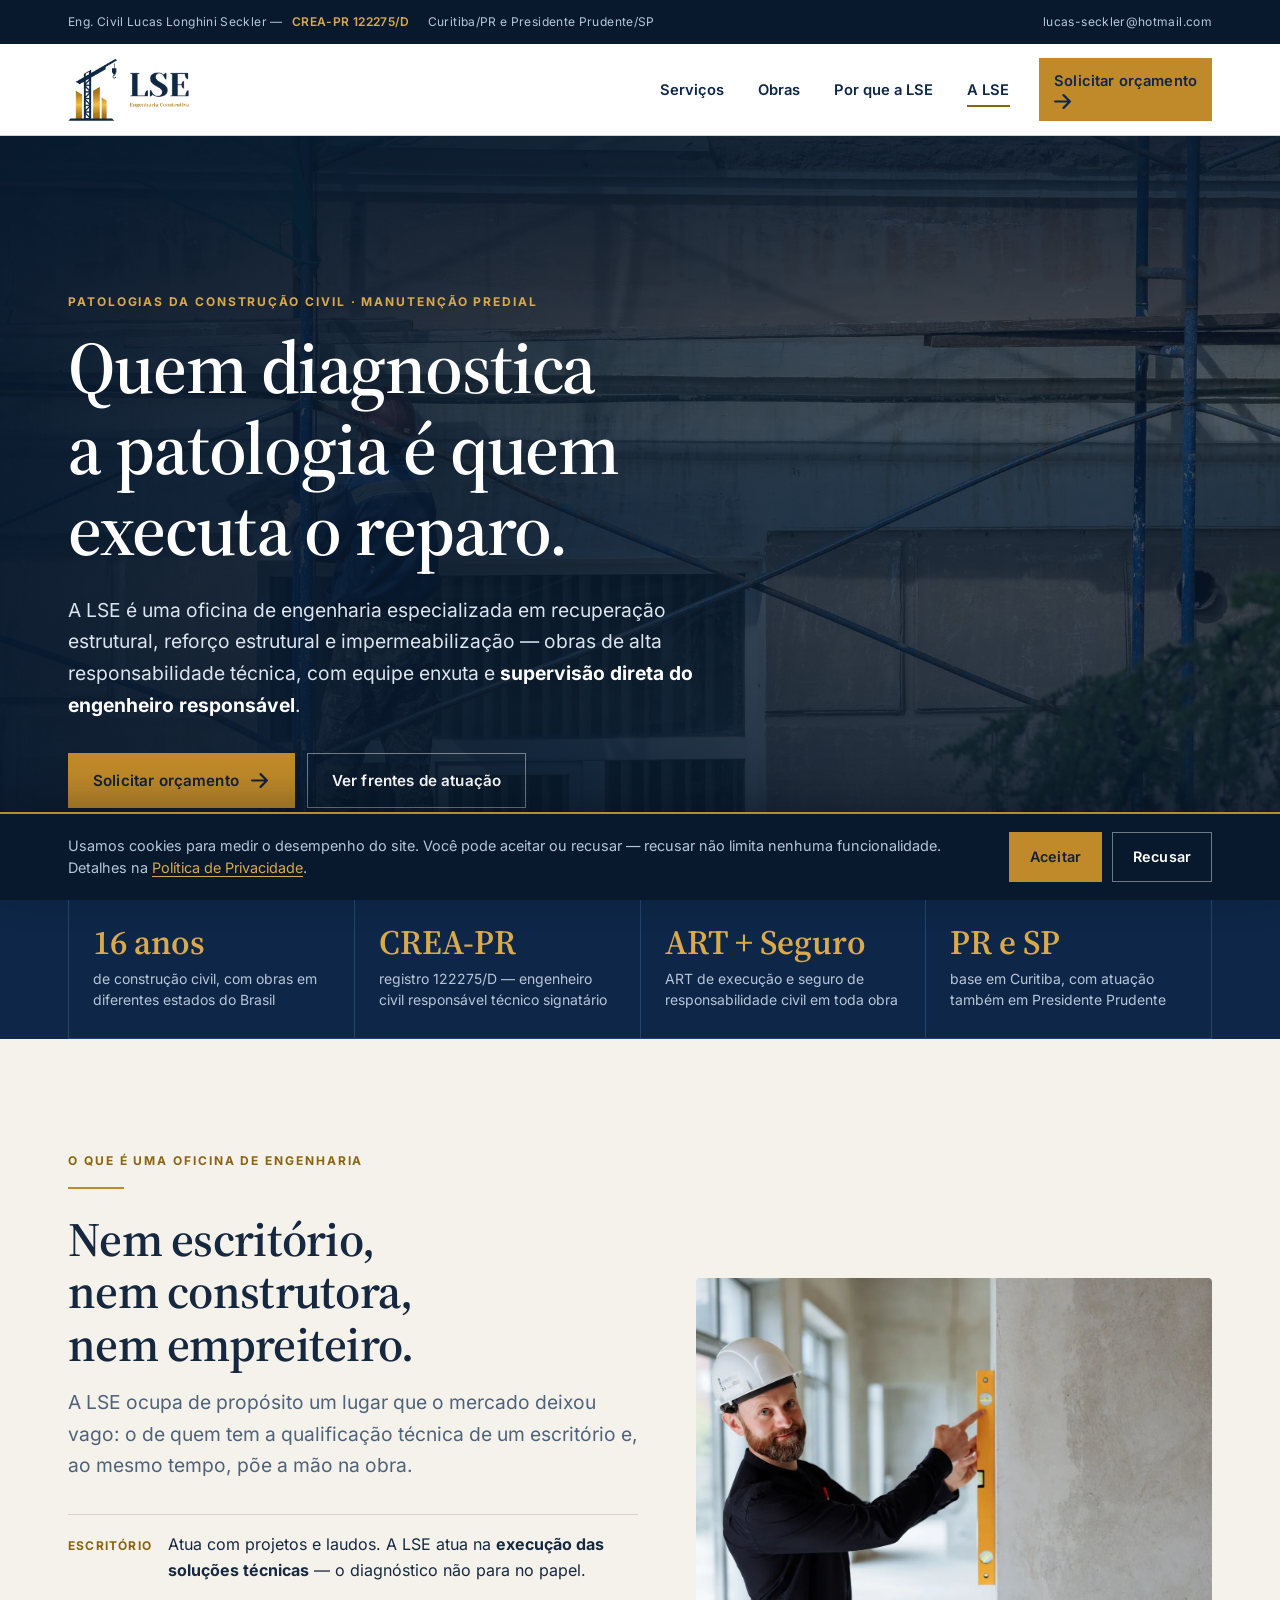
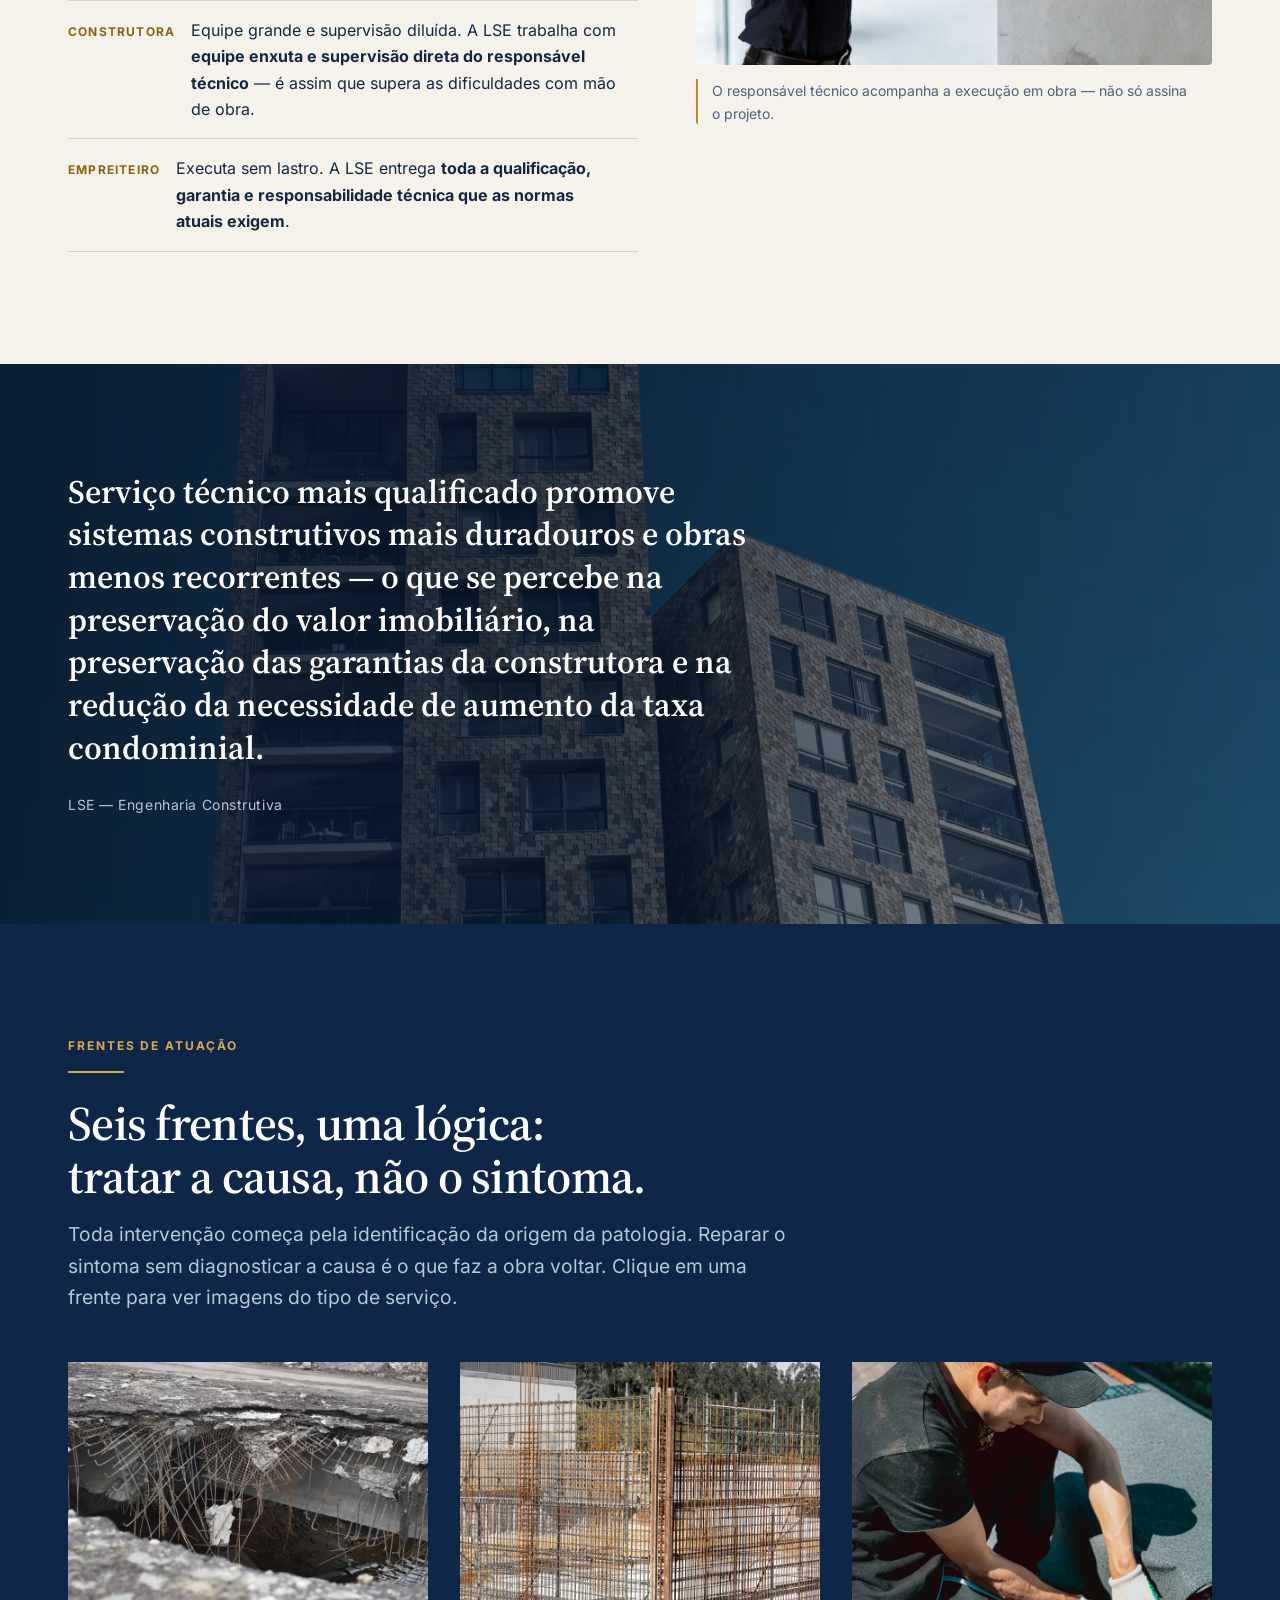
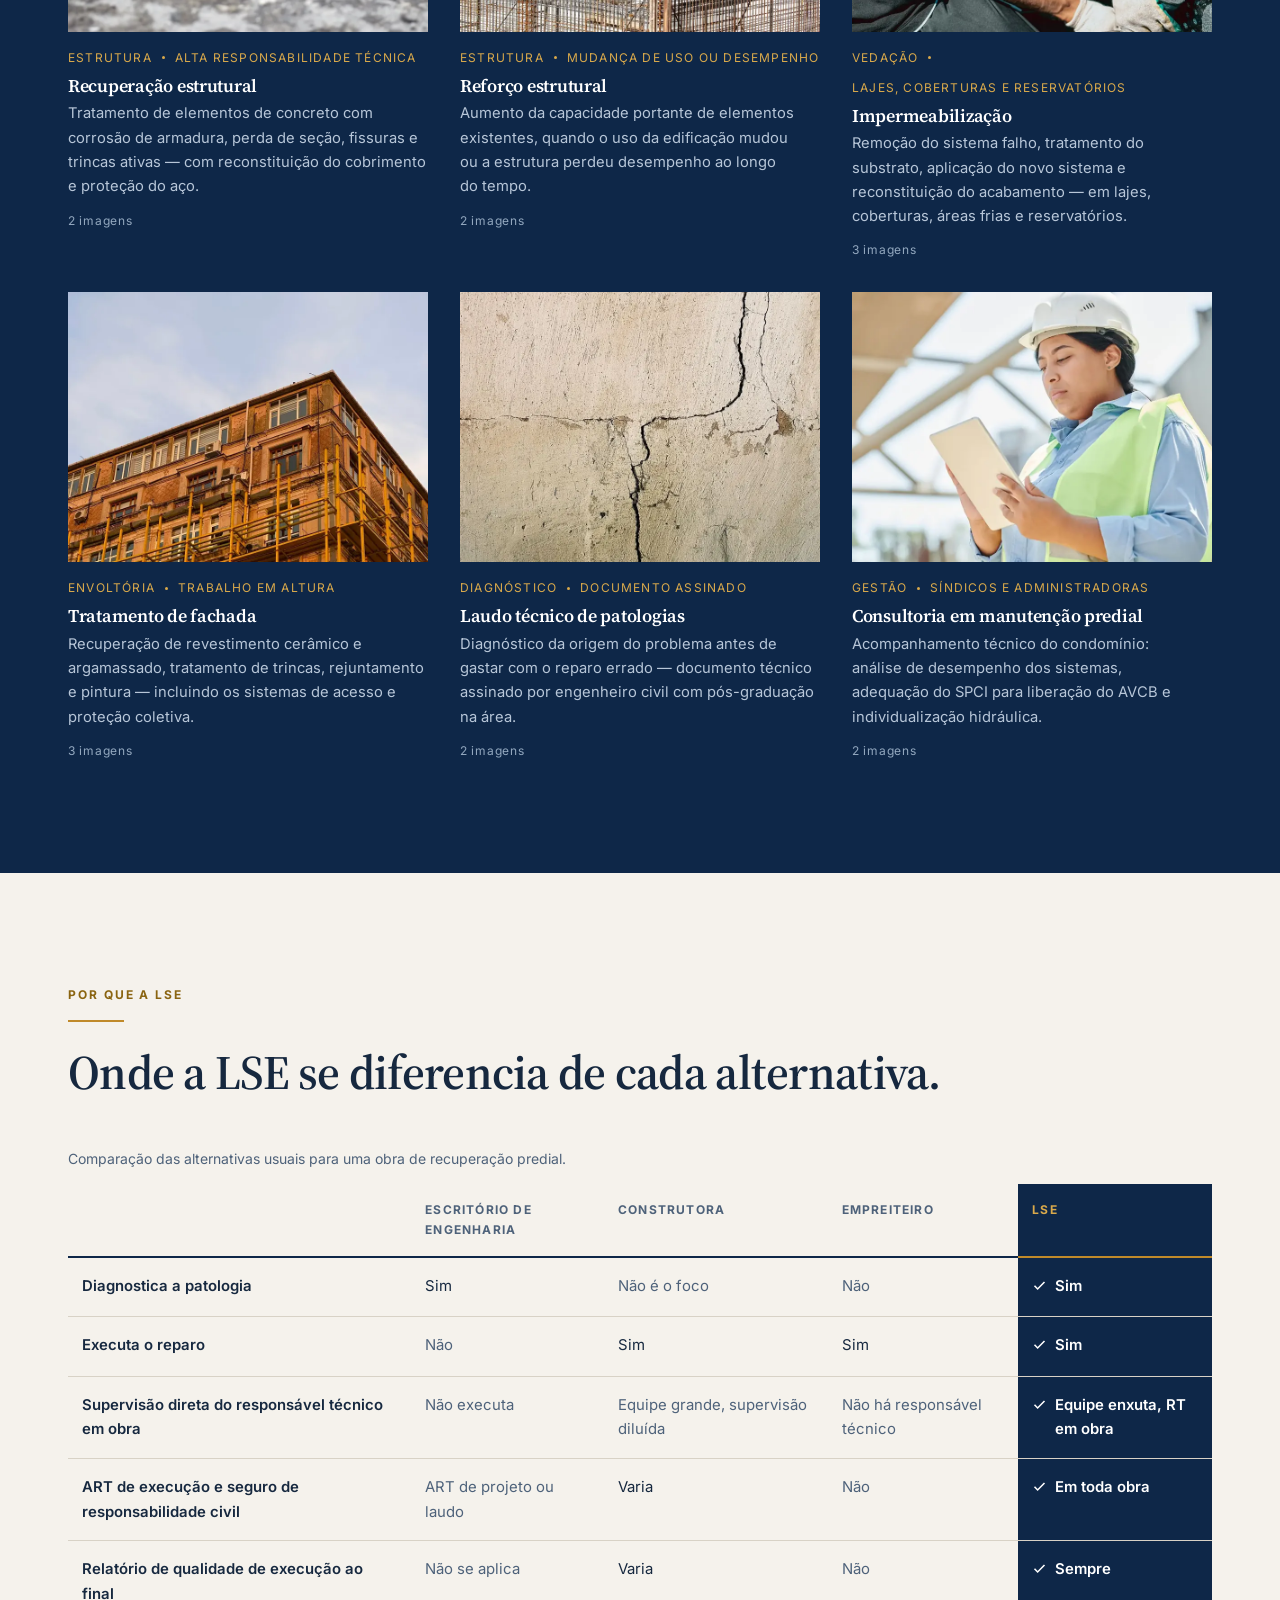
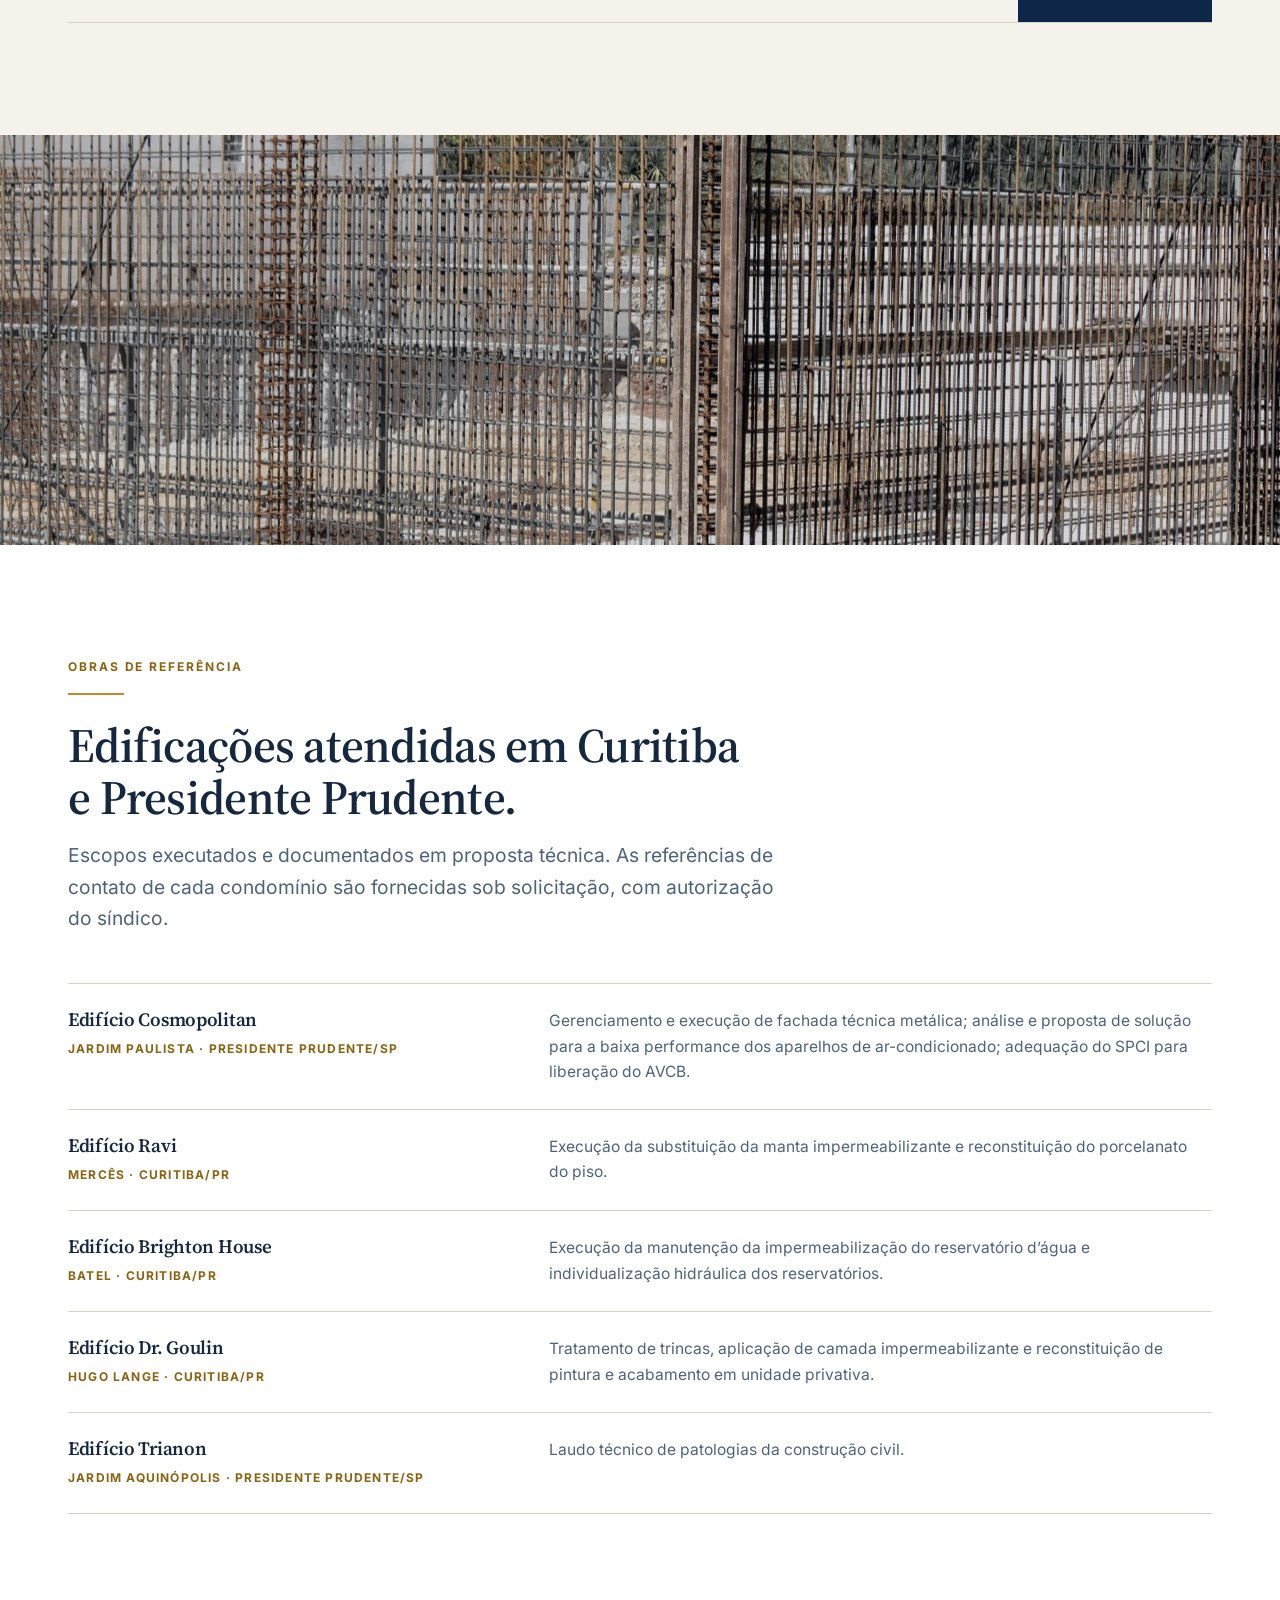
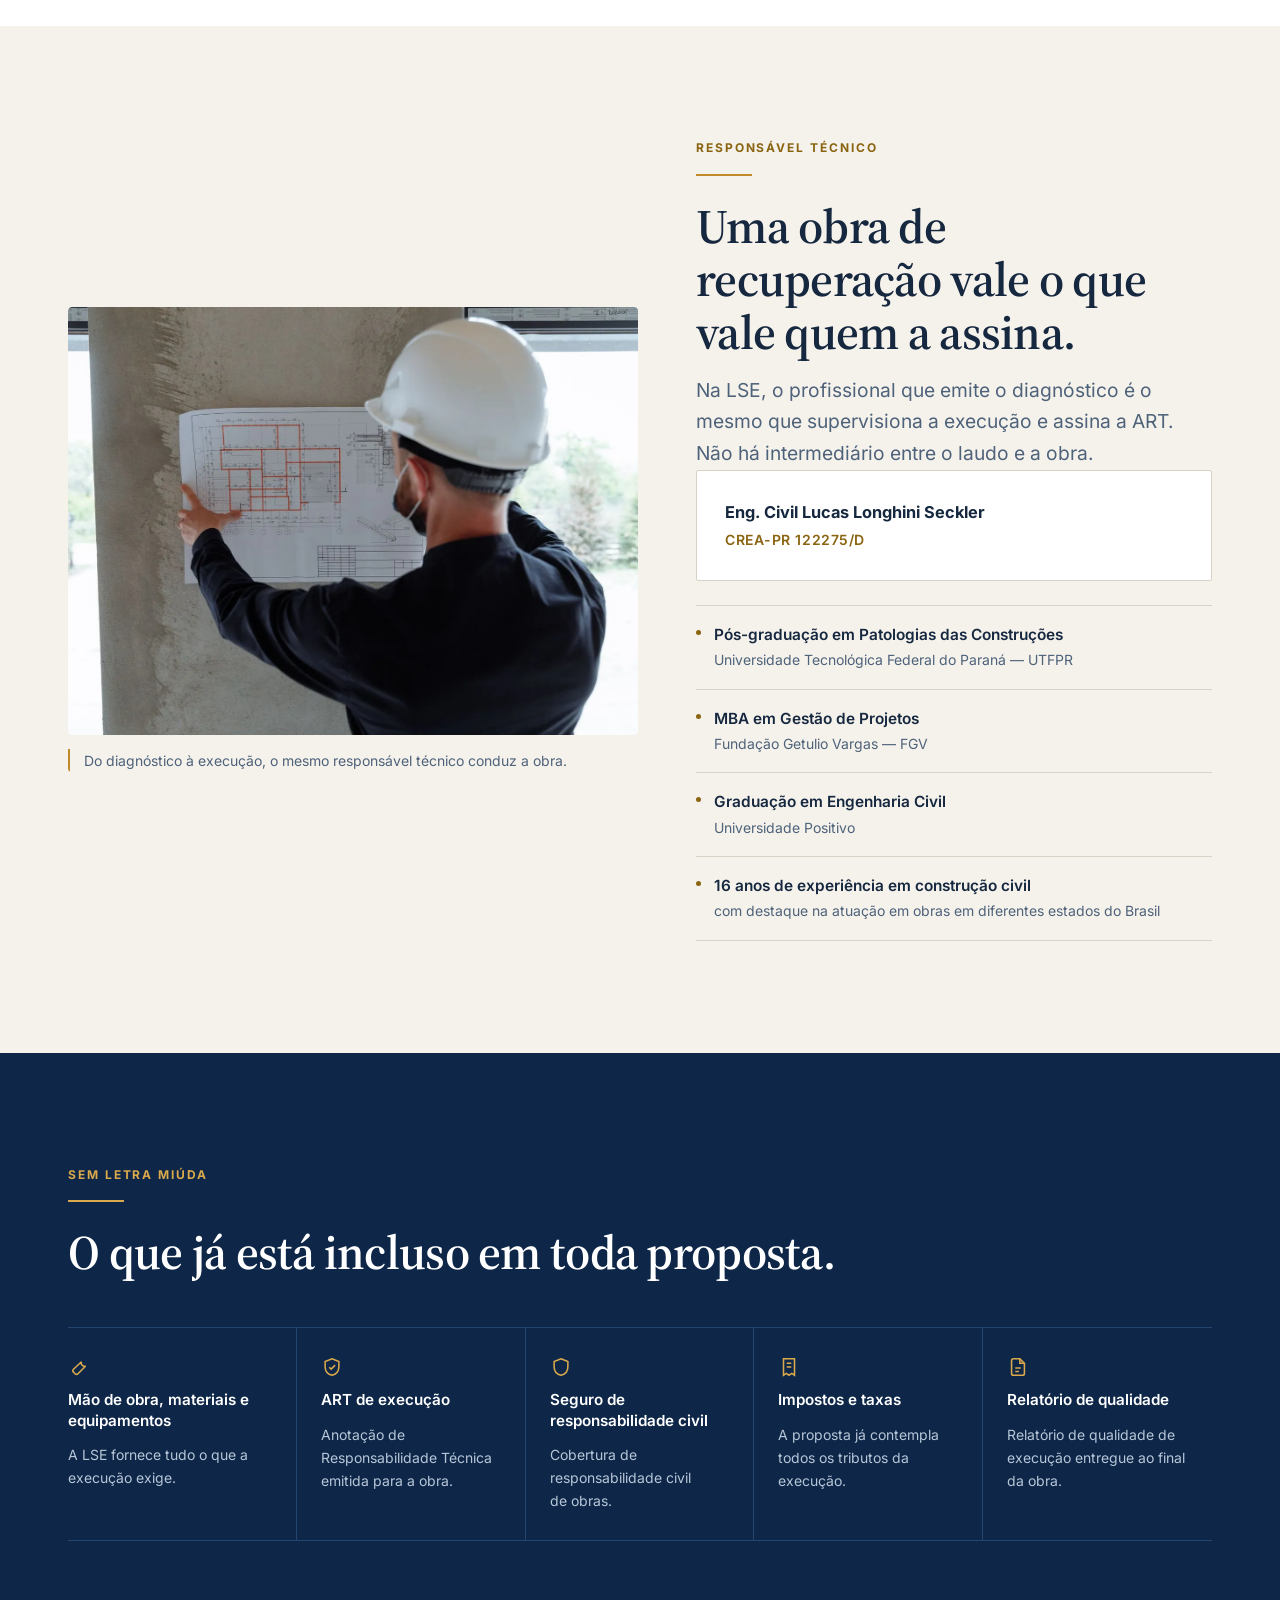
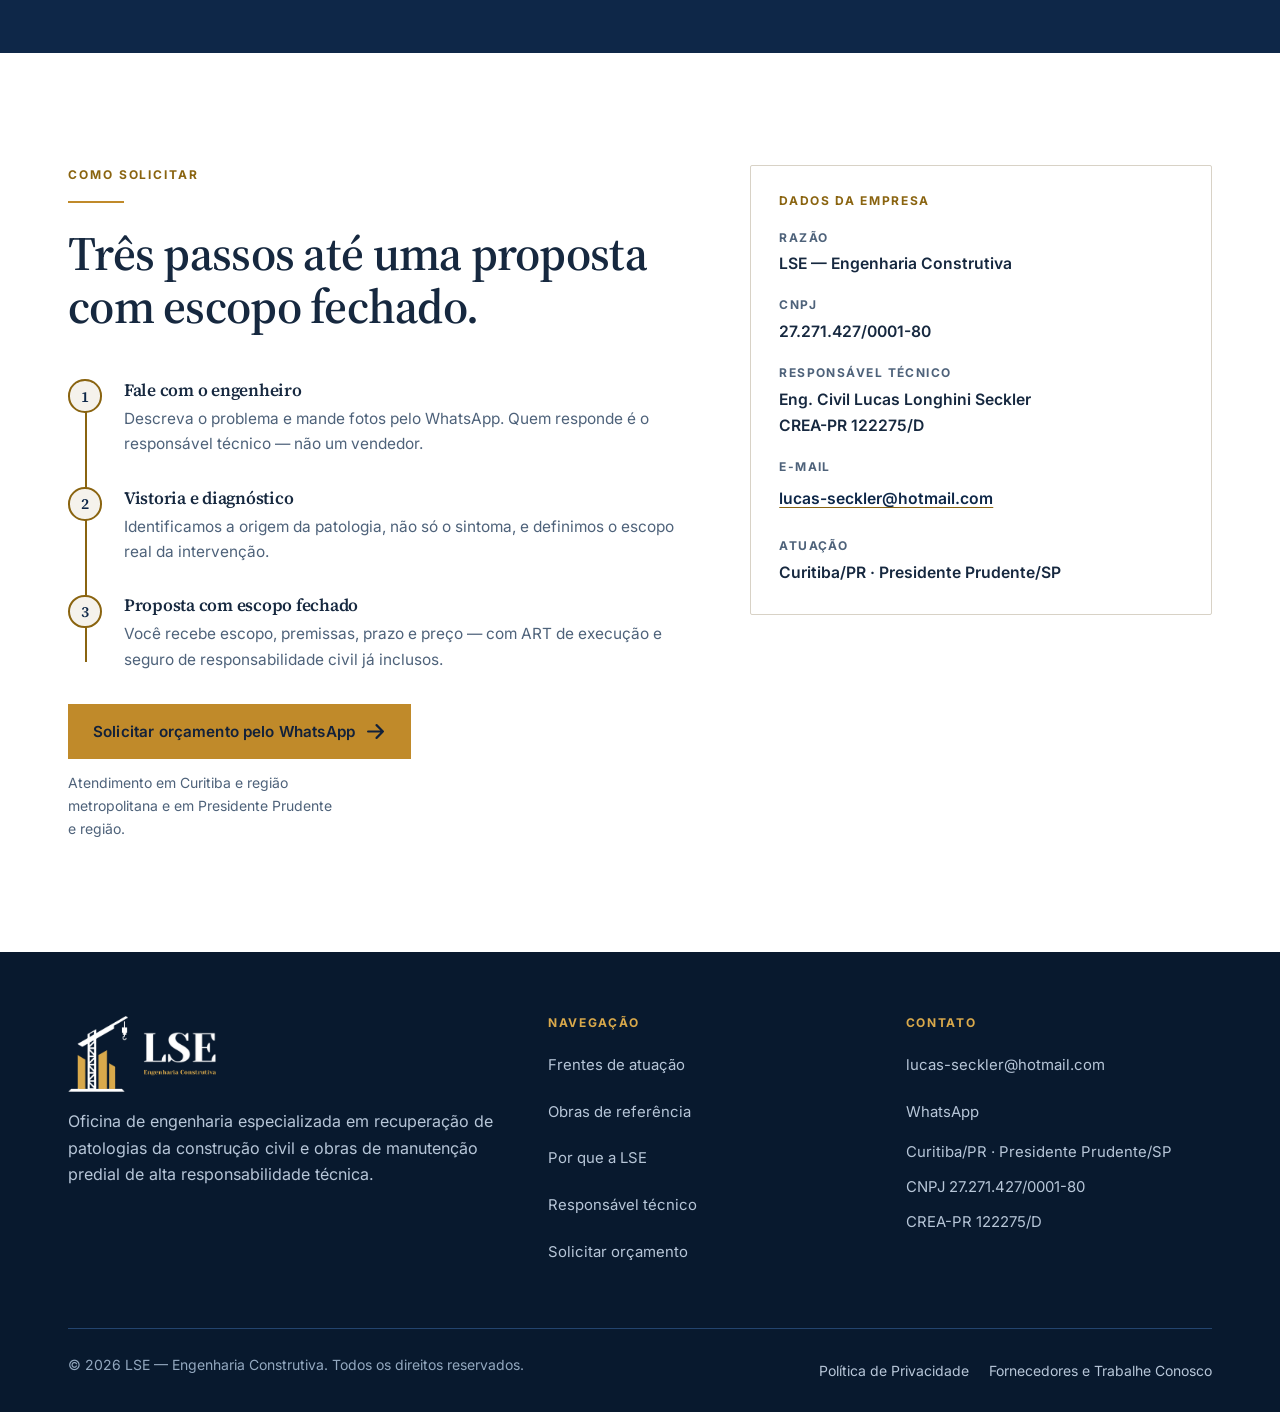
==== commit edc09009: "Revisão de qualidade: movimento, espaçamento, quebras de linha e WCAG Auditoria por medição (Playwri" ====
--- a/deploy-vercel/index.html
+++ b/deploy-vercel/index.html
@@ -98,7 +98,7 @@
           <span class="nav-cta">
             <a class="btn btn-primary" data-wa-btn="orçamento" href="#contato">
               Solicitar orçamento
-              <svg viewBox="0 0 24 24" fill="none" stroke="currentColor" stroke-width="2" aria-hidden="true"><path d="M5 12h14M13 6l6 6-6 6"/></svg>
+              <svg viewBox="4 4 16 16" fill="none" stroke="currentColor" stroke-width="2" stroke-linecap="round" stroke-linejoin="round" aria-hidden="true"><path d="M5 12h14M13 6l6 6-6 6"/></svg>
             </a>
           </span>
         </nav>
@@ -126,7 +126,7 @@
     <div class="hero-actions">
       <a class="btn btn-primary" data-wa-btn="avaliação de uma patologia" href="#contato">
         Solicitar orçamento
-        <svg viewBox="0 0 24 24" fill="none" stroke="currentColor" stroke-width="2" aria-hidden="true"><path d="M5 12h14M13 6l6 6-6 6"/></svg>
+        <svg viewBox="4 4 16 16" fill="none" stroke="currentColor" stroke-width="2" stroke-linecap="round" stroke-linejoin="round" aria-hidden="true"><path d="M5 12h14M13 6l6 6-6 6"/></svg>
       </a>
       <a class="btn btn-ghost" href="#atuacao">Ver frentes de atuação</a>
     </div>
@@ -163,7 +163,7 @@
     <div class="split-body" data-reveal>
       <span class="eyebrow">O que é uma oficina de engenharia</span>
       <div class="rule"></div>
-      <h2 class="section-title">Nem escritório, nem construtora,&nbsp;nem empreiteiro.</h2>
+      <h2 class="section-title">Nem escritório, nem construtora, nem&nbsp;empreiteiro.</h2>
       <p class="section-lede">A LSE ocupa de propósito um lugar que o mercado deixou vago: o de
         quem tem a qualificação técnica de um escritório e, ao mesmo tempo, põe a mão na obra.</p>
 
@@ -188,7 +188,7 @@
     </div>
 
     <figure class="split-media" data-reveal="mask">
-      <img src="assets/img/split-posicionamento.webp" width="1300" height="975" loading="lazy"
+      <img src="assets/img/split-posicionamento.webp" width="1300" height="975" decoding="async"
            alt="Engenheiro com capacete de segurança conferindo o prumo de uma parede de concreto com nível de bolha.">
       <figcaption>O responsável técnico acompanha a execução em obra — não só assina o projeto.</figcaption>
     </figure>
@@ -217,7 +217,7 @@
     <div class="section-head" data-reveal>
       <span class="eyebrow">Frentes de atuação</span>
       <div class="rule"></div>
-      <h2 class="section-title">Seis frentes, uma lógica: tratar a causa,&nbsp;não o sintoma.</h2>
+      <h2 class="section-title">Seis frentes, uma&nbsp;lógica: tratar&nbsp;a&nbsp;causa, não&nbsp;o&nbsp;sintoma.</h2>
       <p class="section-lede">Toda intervenção começa pela identificação da origem da patologia.
         Reparar o sintoma sem diagnosticar a causa é o que faz a obra voltar. Clique em uma
         frente para ver imagens do tipo de serviço.</p>
@@ -412,7 +412,7 @@
     <div class="section-head" data-reveal>
       <span class="eyebrow">Obras de referência</span>
       <div class="rule"></div>
-      <h2 class="section-title">Edificações atendidas em Curitiba e&nbsp;Presidente&nbsp;Prudente.</h2>
+      <h2 class="section-title">Edificações atendidas em&nbsp;Curitiba e Presidente&nbsp;Prudente.</h2>
       <p class="section-lede">Escopos executados e documentados em proposta técnica. As
         referências de contato de cada condomínio são fornecidas sob solicitação, com
         autorização do síndico.</p>
@@ -457,7 +457,7 @@
           <h3>Edifício Trianon</h3>
           <span class="ref-place">Jardim Aquinópolis · Presidente Prudente/SP</span>
         </div>
-        <p>Laudo técnico de patologias da construção civil.</p>
+        <p>Laudo técnico de patologias da construção&nbsp;civil.</p>
       </li>
     </ul>
   </div>
@@ -469,7 +469,7 @@
     <div class="split-body" data-reveal>
       <span class="eyebrow">Responsável técnico</span>
       <div class="rule"></div>
-      <h2 class="section-title">Uma obra de recuperação vale o que vale&nbsp;quem&nbsp;a&nbsp;assina.</h2>
+      <h2 class="section-title">Uma obra&nbsp;de recuperação vale&nbsp;o&nbsp;que vale quem&nbsp;a&nbsp;assina.</h2>
       <p class="section-lede">Na LSE, o profissional que emite o diagnóstico é o mesmo que
         supervisiona a execução e assina a ART. Não há intermediário entre o laudo e a obra.</p>
 
@@ -482,9 +482,9 @@
 
       <ul class="creds-formacao">
         <li><b>Pós-graduação em Patologias das Construções</b>
-            <span>Universidade Tecnológica Federal do Paraná — UTFPR</span></li>
+            <span>Universidade Tecnológica Federal do Paraná&nbsp;— UTFPR</span></li>
         <li><b>MBA em Gestão de Projetos</b>
-            <span>Fundação Getulio Vargas — FGV</span></li>
+            <span>Fundação Getulio Vargas&nbsp;— FGV</span></li>
         <li><b>Graduação em Engenharia Civil</b>
             <span>Universidade Positivo</span></li>
         <li><b>16 anos de experiência em construção civil</b>
@@ -493,7 +493,7 @@
     </div>
 
     <figure class="split-media" data-reveal="mask">
-      <img src="assets/img/split-sobre.webp" width="1300" height="975" loading="lazy"
+      <img src="assets/img/split-sobre.webp" width="1300" height="975" loading="lazy" decoding="async"
            alt="Engenheiro de capacete analisando uma prancha de projeto em obra.">
       <figcaption>Do diagnóstico à execução, o mesmo responsável técnico conduz a obra.</figcaption>
     </figure>
@@ -571,7 +571,7 @@
       <div class="cta-actions">
         <a class="btn btn-primary" data-wa-btn="uma proposta de recuperação predial" href="#contato">
           Solicitar orçamento pelo WhatsApp
-          <svg viewBox="0 0 24 24" fill="none" stroke="currentColor" stroke-width="2" aria-hidden="true"><path d="M5 12h14M13 6l6 6-6 6"/></svg>
+          <svg viewBox="4 4 16 16" fill="none" stroke="currentColor" stroke-width="2" stroke-linecap="round" stroke-linejoin="round" aria-hidden="true"><path d="M5 12h14M13 6l6 6-6 6"/></svg>
         </a>
         <p class="cta-note">Atendimento em Curitiba e região metropolitana e em Presidente
           Prudente e região.</p>
--- a/deploy-vercel/assets/css/tokens.css
+++ b/deploy-vercel/assets/css/tokens.css
@@ -43,6 +43,18 @@
   --sp-1:.25rem; --sp-2:.5rem;  --sp-3:.75rem; --sp-4:1rem;
   --sp-5:1.5rem; --sp-6:2rem;   --sp-7:3rem;   --sp-8:4rem;
   --sp-9:5.5rem; --sp-10:7rem;
+  /* passos intermediários — a escala anterior pulava demais entre .5 e 1.5rem
+     e o CSS acabou inventando 36 valores avulsos. Tudo agora cai na grade de 4px. */
+  --sp-05:.125rem; --sp-15:.375rem; --sp-25:.625rem; --sp-35:.875rem;
+  --sp-45:1.25rem; --sp-55:1.75rem; --sp-65:2.5rem; --sp-75:3.5rem;
+
+  /* — Espaçamento por PAPEL (evita 6 paddings diferentes para "card") — */
+  --pad-card:  clamp(1.25rem, 1rem + 1vw, 1.75rem);  /* caixa de conteúdo   */
+  --pad-cell:  1.75rem 1.5rem;                        /* célula de faixa     */
+  --row-y:     1rem;                                  /* linha de lista      */
+  --row-y-lg:  1.5rem;                                /* linha editorial     */
+  --indent:    1.125rem;                              /* recuo de marcador   */
+  --head-gap:  var(--sp-7);                           /* cabeçalho→conteúdo  */
   --section-y: clamp(3.75rem, 2.2rem + 6vw, 7rem);
   --container: 1200px;
   --gutter: clamp(1.25rem, .6rem + 2vw, 1.75rem);
--- a/deploy-vercel/assets/css/styles.css
+++ b/deploy-vercel/assets/css/styles.css
@@ -25,6 +25,9 @@
 a{color:inherit}
 h1,h2,h3,h4{
   font-family:var(--font-display);
+  /* rede de segurança: mesmo com &nbsp; amarrando pares, nenhum título
+     pode estourar a caixa em 320px */
+  overflow-wrap:break-word;
   font-weight:600;
   line-height:1.1;
   letter-spacing:-.015em;
@@ -32,6 +35,12 @@
   text-wrap:balance;
 }
 p{margin:0}
+/* `pretty` evita viúva/órfã no corpo de texto; `balance` equilibra títulos.
+   Quem não suportar simplesmente quebra como antes — sem regressão. */
+p,li,dd,figcaption,blockquote,.cta-note,.doc-hint{text-wrap:pretty}
+/* rede de segurança herdada: só age quando uma palavra realmente não cabe
+   (CNPJ, e-mail, termo técnico longo) em tela estreita com texto ampliado. */
+body{overflow-wrap:break-word}
 ul{margin:0;padding:0;list-style:none}
 strong{font-weight:700;color:var(--ink)}
 .bg-navy strong,.bg-deep strong,.hero strong{color:var(--on-dark)}
@@ -47,7 +56,7 @@
 .skip-link{
   position:fixed;left:0;top:0;z-index:200;
   transform:translateY(-110%);transition:transform .2s var(--e-ui);
-  background:var(--navy);color:#fff;padding:.85rem 1.4rem;font-weight:600;
+  background:var(--navy);color:#fff;padding:0.875rem 1.375rem;font-weight:600;
 }
 .skip-link:focus{transform:none}
 
@@ -87,21 +96,28 @@
 
 /* ---------- 3. Botões ---------- */
 .btn{
-  display:inline-flex;align-items:center;gap:.6rem;
-  min-height:48px;padding:.85rem 1.6rem;
+  display:inline-flex;align-items:center;gap:0.75rem;
+  max-width:100%;min-height:48px;
+  /* padding maior à direita: a seta tem peso visual menor que o texto, então
+     a folga ótica precisa ser maior desse lado — e ela ainda avança 3px no
+     hover sem encostar na borda. */
+  padding:0.875rem 1.625rem 0.875rem 1.5rem;
   font-size:.95rem;font-weight:600;letter-spacing:.01em;
   text-decoration:none;cursor:pointer;border:1.5px solid transparent;
   border-radius:var(--r-flat);
   transition:background .28s var(--e-ui),color .28s var(--e-ui),
              border-color .28s var(--e-ui),transform .12s var(--e-ui);
 }
-.btn svg{width:17px;height:17px;flex:none;transition:transform .28s var(--e-ui)}
-.btn:hover svg{transform:translateX(4px)}
+/* o viewBox do ícone é justo ao traço (4 4 16 16), então `gap` é o vão real */
+.btn svg{width:17px;height:17px;flex:none;transition:transform .3s var(--e)}
+.btn:hover svg,.btn:focus-visible svg{transform:translateX(3px)}
+@media (prefers-reduced-motion:reduce){.btn svg{transition:none}}
 .btn:active{transform:scale(.98)}
 
 .btn-primary{background:var(--gold);color:#12213a;border-color:var(--gold)}
 .btn-primary:hover{background:var(--gold-lt);border-color:var(--gold-lt)}
 
+.btn:not(:has(svg)){padding-right:1.5rem}
 .btn-ghost{background:transparent;color:var(--on-dark);border-color:rgba(255,255,255,.42)}
 .btn-ghost:hover{background:rgba(255,255,255,.1);border-color:var(--on-dark)}
 
@@ -126,10 +142,10 @@
 }
 .site-header[data-condensed="true"] .topbar{max-height:0;opacity:0}
 .topbar-inner{display:flex;align-items:center;justify-content:space-between;gap:var(--sp-4);min-height:44px}
-.topbar-creds{display:flex;align-items:center;gap:1.1rem;flex-wrap:wrap}
-.topbar-creds li{display:flex;align-items:center;gap:.4rem;white-space:nowrap;min-width:0}
+.topbar-creds{display:flex;align-items:center;gap:1.125rem;flex-wrap:wrap}
+.topbar-creds li{display:flex;align-items:center;gap:0.375rem;white-space:nowrap;min-width:0}
 .topbar-creds b{color:var(--gold-lt);font-weight:600}
-.topbar a{color:var(--on-dark-mut);text-decoration:none;display:inline-flex;align-items:center;gap:.4rem}
+.topbar a{color:var(--on-dark-mut);text-decoration:none;display:inline-flex;align-items:center;gap:0.375rem}
 .topbar a:hover{color:#fff;text-decoration:underline;text-underline-offset:3px}
 
 .navbar{
@@ -139,17 +155,17 @@
 }
 .site-header[data-condensed="true"] .navbar{box-shadow:0 6px 24px rgba(8,25,46,.1)}
 .navbar-inner{display:flex;align-items:center;justify-content:space-between;gap:var(--sp-5);
-  padding-block:.85rem;transition:padding .35s var(--e-ui)}
-.site-header[data-condensed="true"] .navbar-inner{padding-block:.55rem}
+  padding-block:0.875rem;transition:padding .35s var(--e-ui)}
+.site-header[data-condensed="true"] .navbar-inner{padding-block:0.5rem}
 
 .brand{display:inline-flex;align-items:center;text-decoration:none;flex:none;
   position:relative;z-index:96}
 .brand img{height:62px;width:auto;transition:height .35s var(--e-ui)}
 .site-header[data-condensed="true"] .brand img{height:52px}
 
-.nav-menu{display:flex;align-items:center;gap:.35rem}
+.nav-menu{display:flex;align-items:center;gap:0.375rem}
 .nav-menu a{
-  position:relative;display:block;padding:.6rem .85rem;
+  position:relative;display:block;padding:0.625rem 0.875rem;
   font-size:.92rem;font-weight:600;color:var(--navy);text-decoration:none;
 }
 .nav-menu a::after{
@@ -158,7 +174,7 @@
   transition:transform .35s var(--e);
 }
 .nav-menu a:hover::after,.nav-menu a[aria-current="true"]::after{transform:scaleX(1)}
-.nav-cta{margin-left:.6rem}
+.nav-cta{margin-left:0.625rem}
 
 .nav-toggle{
   display:none;width:48px;height:48px;align-items:center;justify-content:center;
@@ -205,11 +221,12 @@
 /* ---------- 6. Faixa de credenciais ---------- */
 .creds{background:var(--navy);border-top:1px solid var(--navy-line)}
 .creds-grid{
-  display:grid;grid-template-columns:repeat(4,1fr);
+  display:grid;grid-template-columns:repeat(4,minmax(0,1fr));
   border-left:1px solid var(--navy-line);
 }
+.creds-item>*{overflow-wrap:break-word;min-width:0}
 .creds-item{
-  padding:1.9rem 1.6rem;border-right:1px solid var(--navy-line);
+  padding:var(--pad-cell);border-right:1px solid var(--navy-line);
   border-bottom:1px solid var(--navy-line);
 }
 .creds-value{
@@ -224,21 +241,32 @@
 /* ---------- 7. Split (texto + figura) ---------- */
 .split{display:grid;grid-template-columns:minmax(0,1.05fr) minmax(0,.95fr);
   gap:clamp(2rem,4.5vw,4.5rem);align-items:center}
+/* min-width:0 impede o clássico "grid blowout": sem isso um item de grid
+   cresce até o min-content do conteúdo e arrasta a página inteira. */
+.split>*,.cta-split>*,.ref-list li>*,.contrast-list li>*{min-width:0}
+/* toda lista em grid: o item tem min-width:auto por padrão e cresce até o
+   min-content do texto, arrastando a página (o mesmo "grid blowout" do .split). */
+.doc-list>li,.incl>li,.creds-formacao>li,.ref-list>li,.contrast-list>li{
+  min-width:0;overflow-wrap:break-word;
+}
 .split.is-reversed .split-media{order:-1}
 .split-body p+p{margin-top:var(--sp-4)}
 .split-media{margin:0}
 .split-media img{width:100%;border-radius:var(--r-media)}
 .split-media figcaption{
-  margin-top:.85rem;font-size:var(--fs-small);color:var(--ink-muted);
-  padding-left:.9rem;border-left:2px solid var(--gold);
+  margin-top:0.875rem;font-size:var(--fs-small);color:var(--ink-muted);
+  padding-left:0.875rem;border-left:2px solid var(--gold);
 }
 .bg-navy .split-media figcaption,.bg-deep .split-media figcaption{color:var(--on-dark-mut);border-color:var(--gold-lt)}
 
 /* lista de contraponto do posicionamento */
 .contrast-list{margin-top:var(--sp-6);display:grid;gap:0}
 .contrast-list li{
-  display:grid;grid-template-columns:auto 1fr;gap:1rem;align-items:baseline;
-  padding:1.05rem 0;border-top:1px solid var(--ink-line);
+  /* `minmax(auto,10rem)` no rótulo: ele nunca toma a linha inteira quando o
+     usuário amplia o texto — e abaixo de 560px a linha empilha (ver §20). */
+  display:grid;grid-template-columns:minmax(0,auto) minmax(0,1fr);
+  gap:var(--sp-4);align-items:baseline;
+  padding:var(--row-y) 0;border-top:1px solid var(--ink-line);
 }
 .contrast-list li:last-child{border-bottom:1px solid var(--ink-line)}
 .contrast-key{
@@ -275,29 +303,29 @@
 .imgstrip::after{content:"";position:absolute;inset:0;background:rgba(8,25,46,.18);z-index:1}
 
 /* ---------- 9. Serviços — bento assimétrico ---------- */
-.svc-grid{display:grid;grid-template-columns:repeat(3,1fr);gap:1px;background:var(--navy-line);
-  border:1px solid var(--navy-line);margin-top:var(--sp-7)}
-.svc{background:var(--navy);padding:1.9rem 1.7rem 2rem;display:flex;flex-direction:column;
+.svc-grid{display:grid;grid-template-columns:repeat(3,minmax(0,1fr));gap:1px;background:var(--navy-line);
+  border:1px solid var(--navy-line);margin-top:var(--head-gap)}
+.svc{background:var(--navy);padding:var(--pad-card);display:flex;flex-direction:column;
   position:relative;transition:background .35s var(--e-ui)}
 .svc::before{content:"";position:absolute;top:0;left:0;right:0;height:2px;background:var(--gold);
   transform:scaleX(0);transform-origin:left;transition:transform .5s var(--e);z-index:2}
 .svc:hover{background:var(--navy-soft)}
 .svc:hover::before{transform:scaleX(1)}
 .svc-tag{font-size:var(--fs-micro);font-weight:700;letter-spacing:.14em;color:var(--gold-lt)}
-.svc h3{font-size:var(--fs-h3);color:#fff;margin:.75rem 0 .7rem}
-.svc p{font-size:.94rem;color:var(--on-dark-mut);margin-bottom:1.15rem}
-.svc-signs{margin-top:auto;display:flex;flex-wrap:wrap;gap:.4rem}
+.svc h3{font-size:var(--fs-h3);color:#fff;margin:.75rem 0 0.75rem}
+.svc p{font-size:.94rem;color:var(--on-dark-mut);margin-bottom:1.125rem}
+.svc-signs{margin-top:auto;display:flex;flex-wrap:wrap;gap:0.375rem}
 .svc-signs li{
   font-size:var(--fs-micro);letter-spacing:.02em;color:#CBD8E6;
   border:1px solid var(--navy-line);border-radius:var(--r-pill);
-  padding:.28rem .7rem;background:rgba(255,255,255,.035);
+  padding:0.25rem 0.75rem;background:rgba(255,255,255,.035);
 }
 .svc-signs-label{
   font-size:var(--fs-micro);font-weight:700;letter-spacing:.12em;text-transform:uppercase;
-  color:#93A8BF;margin-bottom:.55rem;
+  color:#93A8BF;margin-bottom:0.5rem;
 }
 /* o destaque ocupa duas colunas e ganha foto */
-.svc.is-feature{grid-column:span 2;flex-direction:row;gap:1.9rem;align-items:stretch;padding-right:0}
+.svc.is-feature{grid-column:span 2;flex-direction:row;gap:2rem;align-items:stretch;padding-right:0}
 .svc.is-feature .svc-body{flex:1 1 52%;display:flex;flex-direction:column;min-width:0}
 .svc.is-feature .svc-photo{flex:1 1 48%;min-width:0;position:relative;overflow:hidden}
 .svc.is-feature .svc-photo img{position:absolute;inset:0;width:100%;height:100%;object-fit:cover;
@@ -308,7 +336,7 @@
 /* ---------- 10. Comparador antes/depois ---------- */
 .cmp-switch{display:flex;gap:.5rem;flex-wrap:wrap;margin-top:var(--sp-6)}
 .cmp-switch button{
-  min-height:44px;padding:.6rem 1.15rem;background:transparent;cursor:pointer;
+  min-height:44px;padding:0.625rem 1.125rem;background:transparent;cursor:pointer;
   border:1px solid var(--ink-line);border-radius:var(--r-flat);
   font-size:.9rem;font-weight:600;color:var(--ink-muted);
   transition:background .3s var(--e-ui),color .3s var(--e-ui),border-color .3s var(--e-ui);
@@ -331,7 +359,7 @@
 .cmp-label{
   position:absolute;bottom:1rem;z-index:3;
   font-size:var(--fs-micro);font-weight:700;letter-spacing:.14em;text-transform:uppercase;
-  color:#fff;background:rgba(8,25,46,.78);padding:.42rem .8rem;pointer-events:none;
+  color:#fff;background:rgba(8,25,46,.78);padding:0.375rem 0.75rem;pointer-events:none;
 }
 .cmp-label.is-before{left:1rem}
 .cmp-label.is-after{right:1rem}
@@ -356,8 +384,8 @@
 .cmp-caption{margin-top:1rem;font-size:var(--fs-small);color:var(--ink-muted);max-width:60ch}
 
 /* ---------- 11. Portfólio ---------- */
-.pf-grid{display:grid;grid-template-columns:repeat(3,1fr);gap:clamp(1.5rem,2.6vw,2.4rem);
-  margin-top:var(--sp-7)}
+.pf-grid{display:grid;grid-template-columns:repeat(3,minmax(0,1fr));gap:clamp(1.5rem,2.5vw,2.5rem);
+  margin-top:var(--head-gap)}
 .pf-card{
   background:none;border:0;padding:0;margin:0;text-align:left;cursor:pointer;
   display:flex;flex-direction:column;color:inherit;font:inherit;
@@ -373,13 +401,13 @@
 .pf-card:hover .pf-zoom,.pf-card:focus-visible .pf-zoom{opacity:1;transform:none}
 .pf-zoom svg{width:18px;height:18px}
 .pf-meta{
-  margin-top:1.05rem;font-size:var(--fs-micro);letter-spacing:.1em;text-transform:uppercase;
-  color:var(--gold-lt);display:flex;gap:.6rem;align-items:center;flex-wrap:wrap;
+  margin-top:1rem;font-size:var(--fs-micro);letter-spacing:.1em;text-transform:uppercase;
+  color:var(--gold-lt);display:flex;gap:0.625rem;align-items:center;flex-wrap:wrap;
 }
 .pf-meta .dot{width:3px;height:3px;background:currentColor;border-radius:50%;flex:none}
-.pf-card h3{font-size:1.12rem;color:#fff;margin:.5rem 0 .4rem}
+.pf-card h3{font-size:1.12rem;color:#fff;margin:.5rem 0 0.375rem}
 .pf-card p{font-size:.92rem;color:var(--on-dark-mut)}
-.pf-count{margin-top:.7rem;font-size:var(--fs-micro);color:#93A8BF;letter-spacing:.06em}
+.pf-count{margin-top:0.75rem;font-size:var(--fs-micro);color:#93A8BF;letter-spacing:.06em}
 
 /* ---------- 12. Lightbox ---------- */
 .lb[hidden]{display:none}
@@ -405,10 +433,10 @@
 .lb-caption{flex:none;text-align:center;color:var(--on-dark-mut);font-size:var(--fs-small);min-height:1.5em}
 
 /* ---------- 13. Tabela comparativa ---------- */
-.cmp-table-wrap{margin-top:var(--sp-7);overflow-x:auto}
+.cmp-table-wrap{margin-top:var(--head-gap);overflow-x:auto}
 .cmp-table{width:100%;border-collapse:collapse;min-width:680px;font-size:.93rem}
-.cmp-table caption{text-align:left;font-size:var(--fs-small);color:var(--ink-muted);padding-bottom:.9rem}
-.cmp-table th,.cmp-table td{padding:1rem .9rem;text-align:left;border-bottom:1px solid var(--ink-line);vertical-align:top}
+.cmp-table caption{text-align:left;font-size:var(--fs-small);color:var(--ink-muted);padding-bottom:0.875rem}
+.cmp-table th,.cmp-table td{padding:1rem 0.875rem;text-align:left;border-bottom:1px solid var(--ink-line);vertical-align:top}
 .cmp-table thead th{
   font-family:var(--font-body);font-size:var(--fs-micro);font-weight:700;
   letter-spacing:.1em;text-transform:uppercase;color:var(--ink-muted);
@@ -419,8 +447,8 @@
 .cmp-table thead .col-lse{color:var(--gold-lt);border-bottom-color:var(--gold)}
 .cmp-table td.col-lse{font-weight:600}
 .cmp-table .neg{color:var(--ink-muted)}
-.mark{display:inline-flex;align-items:flex-start;gap:.45rem}
-.mark svg{width:15px;height:15px;flex:none;margin-top:.28rem}
+.mark{display:inline-flex;align-items:flex-start;gap:0.5rem}
+.mark svg{width:15px;height:15px;flex:none;margin-top:0.25rem}
 
 .visually-hidden{
   position:absolute;width:1px;height:1px;margin:-1px;padding:0;
@@ -428,14 +456,14 @@
 }
 
 /* ---------- 13b. Obras de referência (lista editorial) ---------- */
-.ref-list{margin-top:var(--sp-7);display:grid}
+.ref-list{margin-top:var(--head-gap);display:grid}
 .ref-list li{
   display:grid;grid-template-columns:minmax(0,.9fr) minmax(0,1.35fr);
   gap:clamp(1rem,3vw,3rem);align-items:baseline;
-  padding:1.6rem 0;border-top:1px solid var(--ink-line);
+  padding:var(--row-y-lg) 0;border-top:1px solid var(--ink-line);
 }
 .ref-list li:last-child{border-bottom:1px solid var(--ink-line)}
-.ref-head h3{font-size:1.18rem;margin-bottom:.3rem}
+.ref-head h3{font-size:1.18rem;margin-bottom:0.25rem}
 .ref-place{
   font-size:var(--fs-micro);font-weight:700;letter-spacing:.1em;text-transform:uppercase;
   color:var(--gold-dk);
@@ -444,44 +472,46 @@
 
 /* ---------- 14. Sobre / responsável técnico ---------- */
 .rt-card{
-  display:flex;align-items:center;gap:1.1rem;
-  padding:1.15rem;border:1px solid var(--ink-line);background:var(--white);
+  display:flex;align-items:center;gap:1.125rem;
+  padding:var(--pad-card);border:1px solid var(--ink-line);background:var(--white);
   border-radius:var(--r-card);margin-bottom:var(--sp-5);
 }
 .rt-card img{width:64px;height:64px;object-fit:cover;object-position:50% 22%;border-radius:50%;flex:none}
 .rt-name{font-weight:700;font-size:1.02rem;color:var(--ink);display:block}
 .rt-crea{font-size:var(--fs-small);color:var(--gold-dk);font-weight:600;letter-spacing:.04em}
 .creds-formacao{display:grid;gap:0;margin-top:var(--sp-5)}
-.creds-formacao li{padding:.95rem 0 .95rem 1.15rem;border-top:1px solid var(--ink-line);
+.creds-formacao li{padding:var(--row-y) 0 var(--row-y) var(--indent);border-top:1px solid var(--ink-line);
   position:relative;font-size:.96rem}
 .creds-formacao li:last-child{border-bottom:1px solid var(--ink-line)}
-.creds-formacao li::before{content:"";position:absolute;left:0;top:1.35rem;width:5px;height:5px;
+.creds-formacao li::before{content:"";position:absolute;left:0;top:1.5rem;width:5px;height:5px;
   background:var(--gold-dk);border-radius:50%}
 .creds-formacao b{display:block;font-weight:600}
 .creds-formacao span{color:var(--ink-muted);font-size:var(--fs-small)}
 
 /* ---------- 15. Faixa "incluso em toda obra" ---------- */
-.incl{display:grid;grid-template-columns:repeat(5,1fr);border-top:1px solid var(--navy-line);
+.incl{display:grid;grid-template-columns:repeat(5,minmax(0,1fr));margin-top:var(--head-gap);
+  border-top:1px solid var(--navy-line);
   border-bottom:1px solid var(--navy-line)}
-.incl li{padding:1.7rem 1.3rem;border-right:1px solid var(--navy-line);display:flex;
-  flex-direction:column;gap:.7rem}
+.incl li{padding:var(--pad-cell);border-right:1px solid var(--navy-line);display:flex;
+  flex-direction:column;gap:0.75rem}
 .incl li:first-child{padding-left:0}
 .incl li:last-child{border-right:0;padding-right:0}
 .incl svg{width:22px;height:22px;color:var(--gold-lt);flex:none}
 .incl b{font-size:.95rem;font-weight:600;color:#fff;line-height:1.35}
+.incl li>*{overflow-wrap:break-word;min-width:0}
 .incl span{font-size:var(--fs-small);color:var(--on-dark-mut)}
 
 /* ---------- 16. CTA final — 3 passos ---------- */
 .cta-split{display:grid;grid-template-columns:minmax(0,1.15fr) minmax(0,.85fr);
   gap:clamp(2rem,4.5vw,4rem);align-items:start}
-.steps{position:relative;margin-top:var(--sp-6);padding-left:3.4rem;max-width:46rem}
+.steps{position:relative;margin-top:var(--head-gap);padding-left:3.5rem;max-width:46rem}
 .steps::before{
-  content:"";position:absolute;left:1.03rem;top:.6rem;bottom:.6rem;width:2px;
+  content:"";position:absolute;left:1.0625rem;top:.6rem;bottom:.6rem;width:2px;
   background:var(--gold-dk);transform:scaleY(0);transform-origin:top;
   transition:transform 1.15s var(--e);
 }
 .steps[data-on="true"]::before{transform:scaleY(1)}
-.step{position:relative;padding-bottom:2.1rem;opacity:0;transform:translateY(14px);
+.step{position:relative;padding-bottom:2rem;opacity:0;transform:translateY(14px);
   transition:opacity .8s var(--e),transform .8s var(--e)}
 .step:last-child{padding-bottom:0}
 .steps[data-on="true"] .step{opacity:1;transform:none}
@@ -489,25 +519,25 @@
 .steps[data-on="true"] .step:nth-child(2){transition-delay:.38s}
 .steps[data-on="true"] .step:nth-child(3){transition-delay:.58s}
 .step-n{
-  position:absolute;left:-3.4rem;top:-.1rem;width:2.1rem;height:2.1rem;
+  position:absolute;left:-3.5rem;top:-.1rem;width:2.1rem;height:2.1rem;
   display:grid;place-items:center;border-radius:50%;
   background:var(--bone);color:var(--navy);border:2px solid var(--gold-dk);
   font-family:var(--font-display);font-weight:600;font-size:.95rem;
 }
-.step h3{font-size:1.08rem;margin-bottom:.4rem}
+.step h3{font-size:1.08rem;margin-bottom:0.375rem}
 .step p{font-size:.96rem;color:var(--ink-muted)}
 .cta-actions{margin-top:var(--sp-6);display:flex;flex-wrap:wrap;gap:var(--sp-3);align-items:center}
 .cta-note{font-size:var(--fs-small);color:var(--ink-muted);max-width:34ch}
 
 .contact-aside{
-  border:1px solid var(--ink-line);background:var(--white);padding:clamp(1.5rem,3vw,2.2rem);
+  border:1px solid var(--ink-line);background:var(--white);padding:var(--pad-card);
   border-radius:var(--r-card);
 }
 .contact-aside h3{font-family:var(--font-body);font-size:var(--fs-micro);font-weight:700;
-  letter-spacing:.14em;text-transform:uppercase;color:var(--gold-dk);margin-bottom:1.3rem}
-.contact-aside dl{margin:0;display:grid;gap:1.15rem}
+  letter-spacing:.14em;text-transform:uppercase;color:var(--gold-dk);margin-bottom:1.25rem}
+.contact-aside dl{margin:0;display:grid;gap:1.125rem}
 .contact-aside dt{font-size:var(--fs-micro);font-weight:700;letter-spacing:.12em;
-  text-transform:uppercase;color:var(--ink-muted);margin-bottom:.3rem}
+  text-transform:uppercase;color:var(--ink-muted);margin-bottom:0.25rem}
 .contact-aside dd{margin:0;font-size:.98rem;font-weight:600;color:var(--ink);word-break:break-word}
 .contact-aside a{color:var(--navy);text-decoration:underline;text-underline-offset:3px;
   text-decoration-color:var(--gold-dk)}
@@ -519,14 +549,14 @@
   gap:clamp(2rem,4vw,3.5rem);padding-bottom:var(--sp-7);border-bottom:1px solid var(--navy-line)}
 .site-footer .footer-logo{height:76px;width:auto;margin-bottom:var(--sp-4)}
 .site-footer h3{font-family:var(--font-body);font-size:var(--fs-micro);font-weight:700;
-  letter-spacing:.14em;text-transform:uppercase;color:var(--gold-lt);margin-bottom:1.1rem}
-.site-footer li{margin-bottom:.65rem;font-size:.93rem}
+  letter-spacing:.14em;text-transform:uppercase;color:var(--gold-lt);margin-bottom:1.125rem}
+.site-footer li{margin-bottom:0.625rem;font-size:.93rem}
 .site-footer a{text-decoration:none;transition:color .25s var(--e-ui)}
 .site-footer a:hover{color:#fff;text-decoration:underline;text-underline-offset:3px}
 .footer-bottom{display:flex;flex-wrap:wrap;gap:1rem;justify-content:space-between;
   padding-top:var(--sp-5);font-size:var(--fs-small)}
 .footer-bottom p{color:#93A8BF}
-.footer-legal{display:flex;gap:1.3rem;flex-wrap:wrap}
+.footer-legal{display:flex;gap:1.25rem;flex-wrap:wrap}
 
 /* ---------- 17b. Páginas de documento (privacidade, fornecedores) ---------- */
 .doc{max-width:64rem}
@@ -541,20 +571,25 @@
 .doc-meta{font-size:var(--fs-small);letter-spacing:.03em}
 .doc-lede{font-size:var(--fs-lede);max-width:62ch}
 .doc-list{max-width:70ch;margin-bottom:var(--sp-5);display:grid}
-.doc-list li{padding:.9rem 0 .9rem 1.15rem;position:relative;color:var(--ink-muted);
+.doc-list li{padding:var(--row-y) 0 var(--row-y) var(--indent);position:relative;color:var(--ink-muted);
   border-top:1px solid var(--ink-line)}
 .doc-list li:last-child{border-bottom:1px solid var(--ink-line)}
-.doc-list li::before{content:"";position:absolute;left:0;top:1.3rem;width:5px;height:5px;
+.doc-list li::before{content:"";position:absolute;left:0;top:1.5rem;width:5px;height:5px;
   background:var(--gold-dk);border-radius:50%}
-.doc-cards{display:grid;grid-template-columns:repeat(2,1fr);gap:clamp(1rem,2.5vw,1.75rem);
+.doc-cards{display:grid;grid-template-columns:repeat(2,minmax(0,1fr));gap:clamp(1rem,2.5vw,1.75rem);
   margin:var(--sp-6) 0 var(--sp-7)}
 .doc-card{border:1px solid var(--ink-line);background:var(--white);
-  padding:clamp(1.35rem,3vw,2rem);border-radius:var(--r-card);display:flex;flex-direction:column}
+  padding:var(--pad-card);border-radius:var(--r-card);display:flex;flex-direction:column}
 .doc-card h2{margin:0 0 var(--sp-4);padding-top:0;border-top:0;font-size:1.18rem}
 .doc-card .btn{margin-top:auto;align-self:flex-start}
 .doc-hint{font-size:var(--fs-small)}
-@media (max-width:700px){.doc-cards{grid-template-columns:1fr}}
-@media (max-width:560px){.doc-card .btn{align-self:stretch;justify-content:center}}
+@media (max-width:43.75em){.doc-cards{grid-template-columns:minmax(0,1fr)}}
+@media (max-width:35em){
+  /* rótulo + valor empilham: com `nowrap` o rótulo tomava a linha inteira em
+     telas estreitas (e com texto ampliado sobrava zero para o valor). */
+  .contrast-list li{grid-template-columns:minmax(0,1fr);gap:var(--sp-2)}
+  .contrast-key{white-space:normal}
+.doc-card .btn{align-self:stretch;justify-content:center}}
 
 /* ---------- 18. Banner de cookies (LGPD) ---------- */
 .cookie-bar[hidden]{display:none}
@@ -564,38 +599,142 @@
   border-top:2px solid var(--gold);box-shadow:0 -12px 40px rgba(4,12,23,.32);
 }
 .cookie-inner{display:flex;align-items:center;gap:clamp(1rem,3vw,2.5rem);
-  padding-block:1.15rem;flex-wrap:wrap}
+  padding-block:1.125rem;flex-wrap:wrap}
 .cookie-text{flex:1 1 22rem;font-size:.9rem;line-height:1.55}
 .cookie-text a{color:var(--gold-lt);text-underline-offset:3px}
-.cookie-actions{display:flex;gap:.6rem;flex-wrap:wrap}
-.cookie-actions .btn{min-height:44px;padding:.7rem 1.25rem;font-size:.9rem}
-
-/* ---------- 19. Movimento ---------- */
+.cookie-actions{display:flex;gap:0.625rem;flex-wrap:wrap}
+.cookie-actions .btn{min-height:44px;padding:0.75rem 1.25rem;font-size:.9rem}
+
+
+/* ---------- Alvo de toque (WCAG 2.5.8) ----------
+   Links autônomos (não embutidos numa frase) precisam de 24x24 CSS px de área
+   clicável. Estes ficavam em 18–23px de altura: o padding vertical resolve sem
+   mexer no tamanho da letra. */
+/* `inline-block` + padding, NÃO `inline-flex`: um inline-flex dimensiona pelo
+   max-content e o e-mail (token longo sem espaço) deixa de quebrar, estourando
+   a linha quando o usuário amplia o texto. */
+.topbar a,.contact-aside dd a,.site-footer li a,.footer-legal a{
+  display:inline-block;padding-block:.375rem;
+}
+/* mirado por atributo, não por classe: as colunas do rodapé são <div> sem
+   classe, e um e-mail é um token longo sem espaço — sem isto ele estoura a
+   linha assim que o usuário amplia o texto (WCAG 1.4.4). */
+a[href^="mailto:"],a[href^="tel:"]{overflow-wrap:anywhere}
+
+/* ============================================================
+   19. Movimento
+   Calibragem da casa: deslocamento curto, easing longo, sem bounce.
+   Tudo vive atrás do gate html[data-motion="on"] — se o JS cair ou o
+   usuário pedir menos movimento, a página nasce 100% legível.
+   ============================================================ */
 @media (prefers-reduced-motion:no-preference){
+
+  /* -- entradas por atributo -------------------------------------- */
   html[data-motion="on"] [data-reveal]{
-    opacity:0;transform:translateY(22px);
-    transition:opacity .85s var(--e),transform .85s var(--e);
-  }
-  html[data-motion="on"] [data-reveal="soft"]{transform:none;transition:opacity 1s var(--e)}
+    opacity:0;transform:translateY(20px);
+    transition:opacity .9s var(--e),transform .9s var(--e);
+    will-change:opacity,transform;
+  }
+  /* só opacidade: usado em blocos cujo título já carrega o movimento */
+  html[data-motion="on"] [data-reveal="soft"]{
+    transform:none;transition:opacity 1s var(--e);
+  }
+  /* colunas lado a lado entram pelo lado de fora */
+  html[data-motion="on"] [data-reveal="left"]{transform:translateX(-24px)}
+  html[data-motion="on"] [data-reveal="right"]{transform:translateX(24px)}
+  /* cortina: a figura é revelada de baixo para cima e a foto assenta */
   html[data-motion="on"] [data-reveal="mask"]{
-    opacity:1;transform:none;clip-path:inset(0 0 101% 0 round 4px);
-    transition:clip-path 1.15s var(--e);
+    opacity:1;transform:none;
+    clip-path:inset(0 0 101% 0 round var(--r-media));
+    transition:clip-path .7s var(--e);
+    will-change:clip-path;
+  }
+  html[data-motion="on"] [data-reveal="mask"] img{
+    transform:scale(1.045);transition:transform .9s var(--e);
   }
   html[data-motion="on"] [data-reveal].is-in{opacity:1;transform:none}
-  html[data-motion="on"] [data-reveal="mask"].is-in{clip-path:inset(0 0 0 0 round 4px)}
-  html[data-motion="on"] .rule{transform:scaleX(0);transition:transform .9s var(--e) .12s}
+  html[data-motion="on"] [data-reveal="mask"].is-in{clip-path:inset(0 0 0 0 round var(--r-media))}
+  html[data-motion="on"] [data-reveal="mask"].is-in img{transform:none}
+  /* depois de entrar, libera a GPU */
+  html[data-motion="on"] [data-reveal].is-done{will-change:auto}
+
+  /* "assenta" uma entrada sem animar: o elemento E seus descendentes
+     (palavras do título, filhos escalonados) vão direto ao estado final.
+     Usada quando o usuário já está no fim do scroll. */
+  html[data-motion="on"] .is-instant,
+  html[data-motion="on"] .is-instant *{
+    transition:none !important;animation:none !important;
+  }
+
+  /* -- título palavra por palavra ---------------------------------
+     Cada palavra é uma máscara; o <i> sobe de dentro dela.           */
+  html[data-motion="on"] .w{
+    display:inline-block;overflow:hidden;vertical-align:top;
+    padding-bottom:.14em;margin-bottom:-.14em;   /* espaço para o descendente */
+  }
+  html[data-motion="on"] .w>span{
+    display:inline-block;
+    transform:translateY(105%);
+    transition:transform .95s var(--e);
+    transition-delay:calc(var(--i,0) * 40ms);
+  }
+  html[data-motion="on"] .is-in .w>span,
+  html[data-motion="on"] .w.is-in>span{transform:none}
+
+  /* -- filete que desenha ------------------------------------------ */
+  html[data-motion="on"] .rule{
+    transform:scaleX(0);transition:transform .9s var(--e) .1s;
+  }
   html[data-motion="on"] .rule.is-in{transform:scaleX(1)}
-}
-
-/* ---------- 20. Responsivo ---------- */
-@media (max-width:1080px){
-  .creds-grid{grid-template-columns:repeat(2,1fr)}
-  .incl{grid-template-columns:repeat(3,1fr)}
+
+  /* -- entrada escalonada dentro de grades e faixas ---------------- */
+  html[data-motion="on"] [data-stagger]>*{
+    opacity:0;transform:translateY(18px);
+    transition:opacity .8s var(--e),transform .8s var(--e);
+    transition-delay:calc(var(--i,0) * 70ms);
+  }
+  html[data-motion="on"] [data-stagger].is-in>*{opacity:1;transform:none}
+
+  /* -- hero: acende no load em vez de "aparecer" ------------------- */
+  html[data-motion="on"] .hero-media img{
+    transform:scale(1.07);opacity:.55;
+    transition:transform 1.9s var(--e),opacity 1.3s var(--e);
+  }
+  html[data-motion="on"] .hero.is-lit .hero-media img{transform:none;opacity:1}
+}
+
+/* barra de leitura — some sozinha no topo da página */
+.progress{
+  position:fixed;left:0;top:0;height:2px;z-index:130;
+  width:100%;transform:scaleX(0);transform-origin:0 50%;
+  background:linear-gradient(90deg,var(--gold),var(--gold-lt));
+  pointer-events:none;opacity:0;transition:opacity .3s var(--e-ui);
+}
+.progress[data-on="true"]{opacity:1}
+
+/* header esconde ao descer e volta ao subir */
+.site-header{transition:transform .45s var(--e-ui)}
+.site-header[data-hidden="true"]{transform:translateY(-100%)}
+
+@media (prefers-reduced-motion:reduce){
+  .site-header{transition:none}
+  .site-header[data-hidden="true"]{transform:none}
+  .progress{display:none}
+}
+
+/* ---------- 20. Responsivo ----------
+   Breakpoints em `em`, não em `px`: com a raiz em 16px eles valem exatamente o
+   mesmo (56.25em = 900px), mas quando o usuário amplia o tipo do navegador a
+   media query acompanha — é o que faz a nav virar hambúrguer a 1024px com
+   texto a 200%, em vez de a barra estourar a página (WCAG 1.4.4). */
+@media (max-width:67.5em){
+  .creds-grid{grid-template-columns:repeat(2,minmax(0,1fr))}
+  .incl{grid-template-columns:repeat(3,minmax(0,1fr))}
   .incl li:nth-child(3){border-right:0;padding-right:0}
   .incl li:nth-child(4){padding-left:0}
-  .cta-split{grid-template-columns:1fr}
-}
-@media (max-width:900px){
+  .cta-split{grid-template-columns:minmax(0,1fr)}
+}
+@media (max-width:56.25em){
   html{scroll-padding-top:92px}
   .nav-toggle{display:flex}
   .nav-drawer{
@@ -631,42 +770,42 @@
   .tb-long{display:none}
   .split{grid-template-columns:1fr;gap:var(--sp-6)}
   .split.is-reversed .split-media{order:0}
-  .svc-grid{grid-template-columns:repeat(2,1fr)}
-  .svc.is-feature{grid-column:span 2;flex-direction:column;padding-right:1.7rem}
-  .svc.is-feature .svc-photo{min-height:230px;flex:none;margin:0 -1.7rem -2rem}
-  .pf-grid{grid-template-columns:repeat(2,1fr)}
+  .svc-grid{grid-template-columns:repeat(2,minmax(0,1fr))}
+  .svc.is-feature{grid-column:span 2;flex-direction:column;padding-right:1.75rem}
+  .svc.is-feature .svc-photo{min-height:230px;flex:none;margin:0 -1.75rem -2rem}
+  .pf-grid{grid-template-columns:repeat(2,minmax(0,1fr))}
   .footer-top{grid-template-columns:1fr 1fr}
   .footer-top>div:first-child{grid-column:1/-1}
 }
-@media (max-width:700px){
-  .incl{grid-template-columns:repeat(2,1fr)}
-  .incl li{padding-left:1.3rem;padding-right:1.3rem;border-right:1px solid var(--navy-line)}
+@media (max-width:43.75em){
+  .incl{grid-template-columns:repeat(2,minmax(0,1fr))}
+  .incl li{padding-left:1.25rem;padding-right:1.25rem;border-right:1px solid var(--navy-line)}
   .incl li:nth-child(2n){border-right:0;padding-right:0}
   .incl li:nth-child(2n+1){padding-left:0}
   .incl li:last-child{grid-column:1/-1}
 }
-@media (max-width:560px){
-  .creds-grid{grid-template-columns:1fr}
-  .svc-grid{grid-template-columns:1fr}
+@media (max-width:35em){
+  .creds-grid{grid-template-columns:minmax(0,1fr)}
+  .svc-grid{grid-template-columns:minmax(0,1fr)}
   .svc.is-feature{grid-column:span 1}
-  .pf-grid{grid-template-columns:1fr}
+  .pf-grid{grid-template-columns:minmax(0,1fr)}
   .hero{min-height:auto;padding-top:3.5rem}
   .hero h1{max-width:none}
   .hero-actions .btn{width:100%;justify-content:center}
   .topbar-creds li:nth-child(n+2){display:none}
   .topbar-inner{gap:.75rem}
   .topbar a{font-size:.7rem}
-  .incl{grid-template-columns:1fr}
+  .incl{grid-template-columns:minmax(0,1fr)}
   .incl li{border-right:0;padding-left:0;padding-right:0;
     border-bottom:1px solid var(--navy-line)}
   .incl li:last-child{border-bottom:0}
-  .steps{padding-left:2.9rem}
+  .steps{padding-left:3rem}
   .step-n{left:-2.9rem;width:1.9rem;height:1.9rem;font-size:.88rem}
   .steps::before{left:.88rem}
-  .footer-top{grid-template-columns:1fr}
+  .footer-top{grid-template-columns:minmax(0,1fr)}
   .lb-nav{top:auto;bottom:0;translate:0 0}
   .cookie-actions .btn{flex:1 1 100%;justify-content:center}
-  .ref-list li{grid-template-columns:1fr;gap:.55rem}
+  .ref-list li{grid-template-columns:1fr;gap:0.5rem}
 
   /* a MESMA tabela vira cartões empilhados — fonte única para leitor de tela */
   .cmp-table-wrap{overflow:visible}
@@ -675,25 +814,25 @@
   .cmp-table tbody,.cmp-table tr,.cmp-table th,.cmp-table td{display:block;width:auto}
   .cmp-table tr{
     border:1px solid var(--ink-line);background:var(--white);
-    border-radius:var(--r-card);padding:1.15rem;margin-bottom:1rem;
+    border-radius:var(--r-card);padding:1.125rem;margin-bottom:1rem;
   }
   .cmp-table tbody th{
-    width:auto;padding:0 0 .9rem;border-bottom:1px solid var(--ink-line);
+    width:auto;padding:0 0 0.875rem;border-bottom:1px solid var(--ink-line);
     font-size:1rem;font-weight:700;
   }
-  .cmp-table td{padding:.85rem 0 0;border-bottom:0}
+  .cmp-table td{padding:0.875rem 0 0;border-bottom:0}
   .cmp-table td::before{
     content:attr(data-col);display:block;
     font-size:var(--fs-micro);font-weight:700;letter-spacing:.09em;text-transform:uppercase;
-    color:var(--ink-muted);margin-bottom:.2rem;
+    color:var(--ink-muted);margin-bottom:0.25rem;
   }
   .cmp-table td.col-lse{
-    background:var(--navy);color:#fff;margin:.9rem -1.15rem -1.15rem;
-    padding:.9rem 1.15rem;border-radius:0 0 var(--r-card) var(--r-card);
+    background:var(--navy);color:#fff;margin:0.875rem -1.125rem -1.125rem;
+    padding:0.875rem 1.125rem;border-radius:0 0 var(--r-card) var(--r-card);
   }
   .cmp-table td.col-lse::before{color:var(--gold-lt)}
 }
-@media (max-width:380px){
+@media (max-width:23.75em){
   .cmp-switch button{width:100%}
 }
 
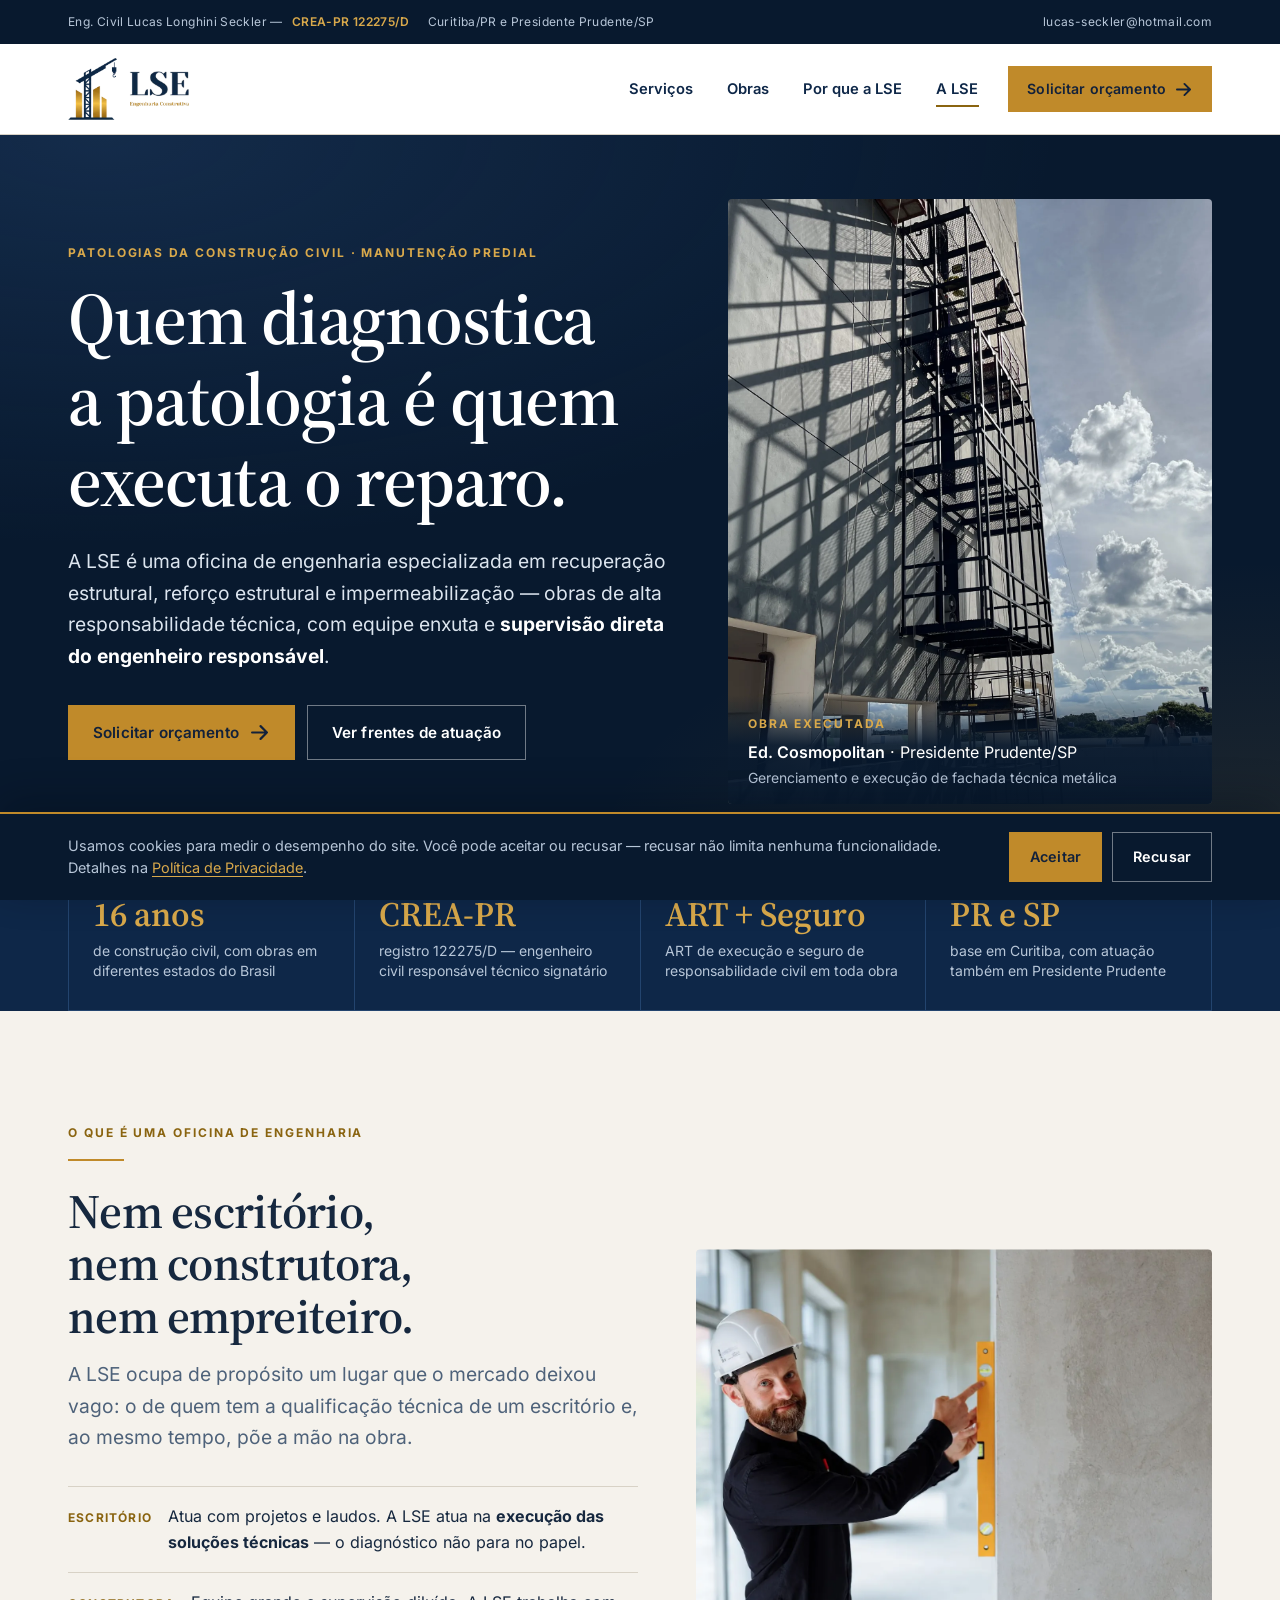
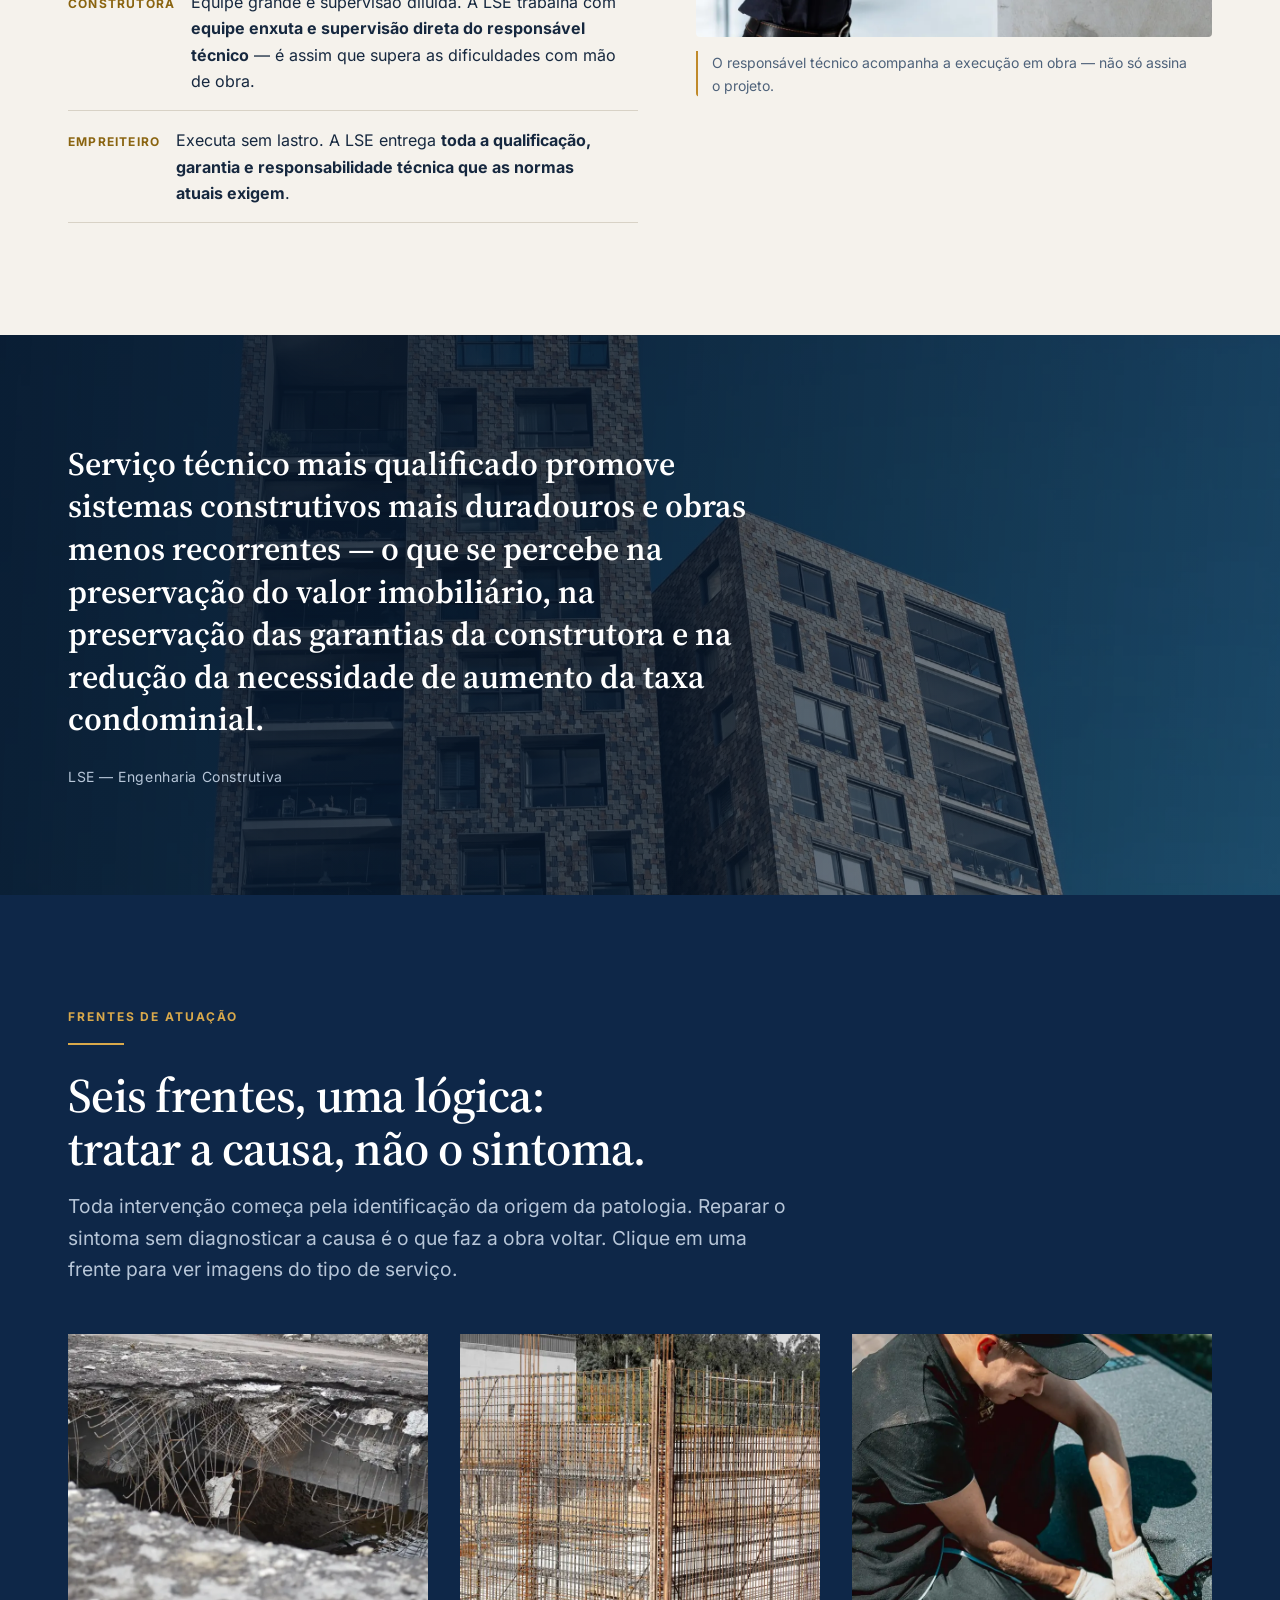
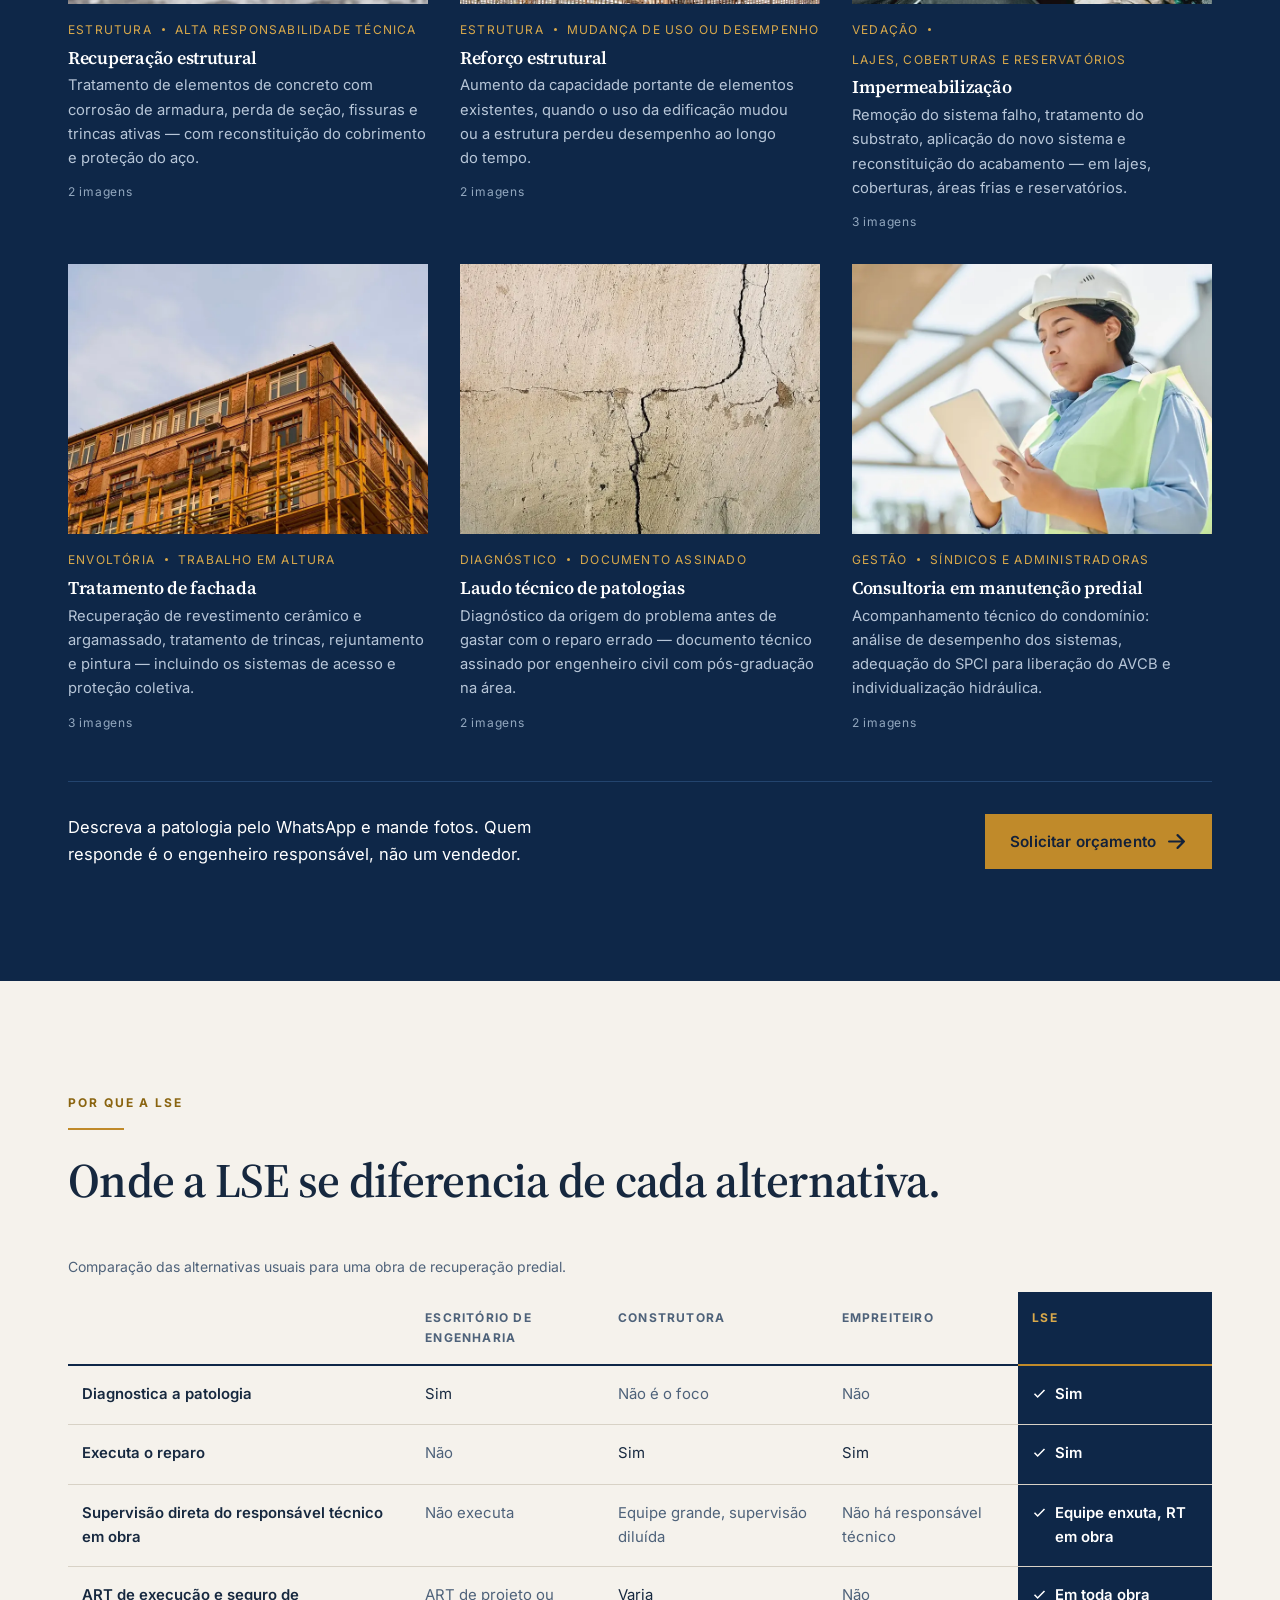
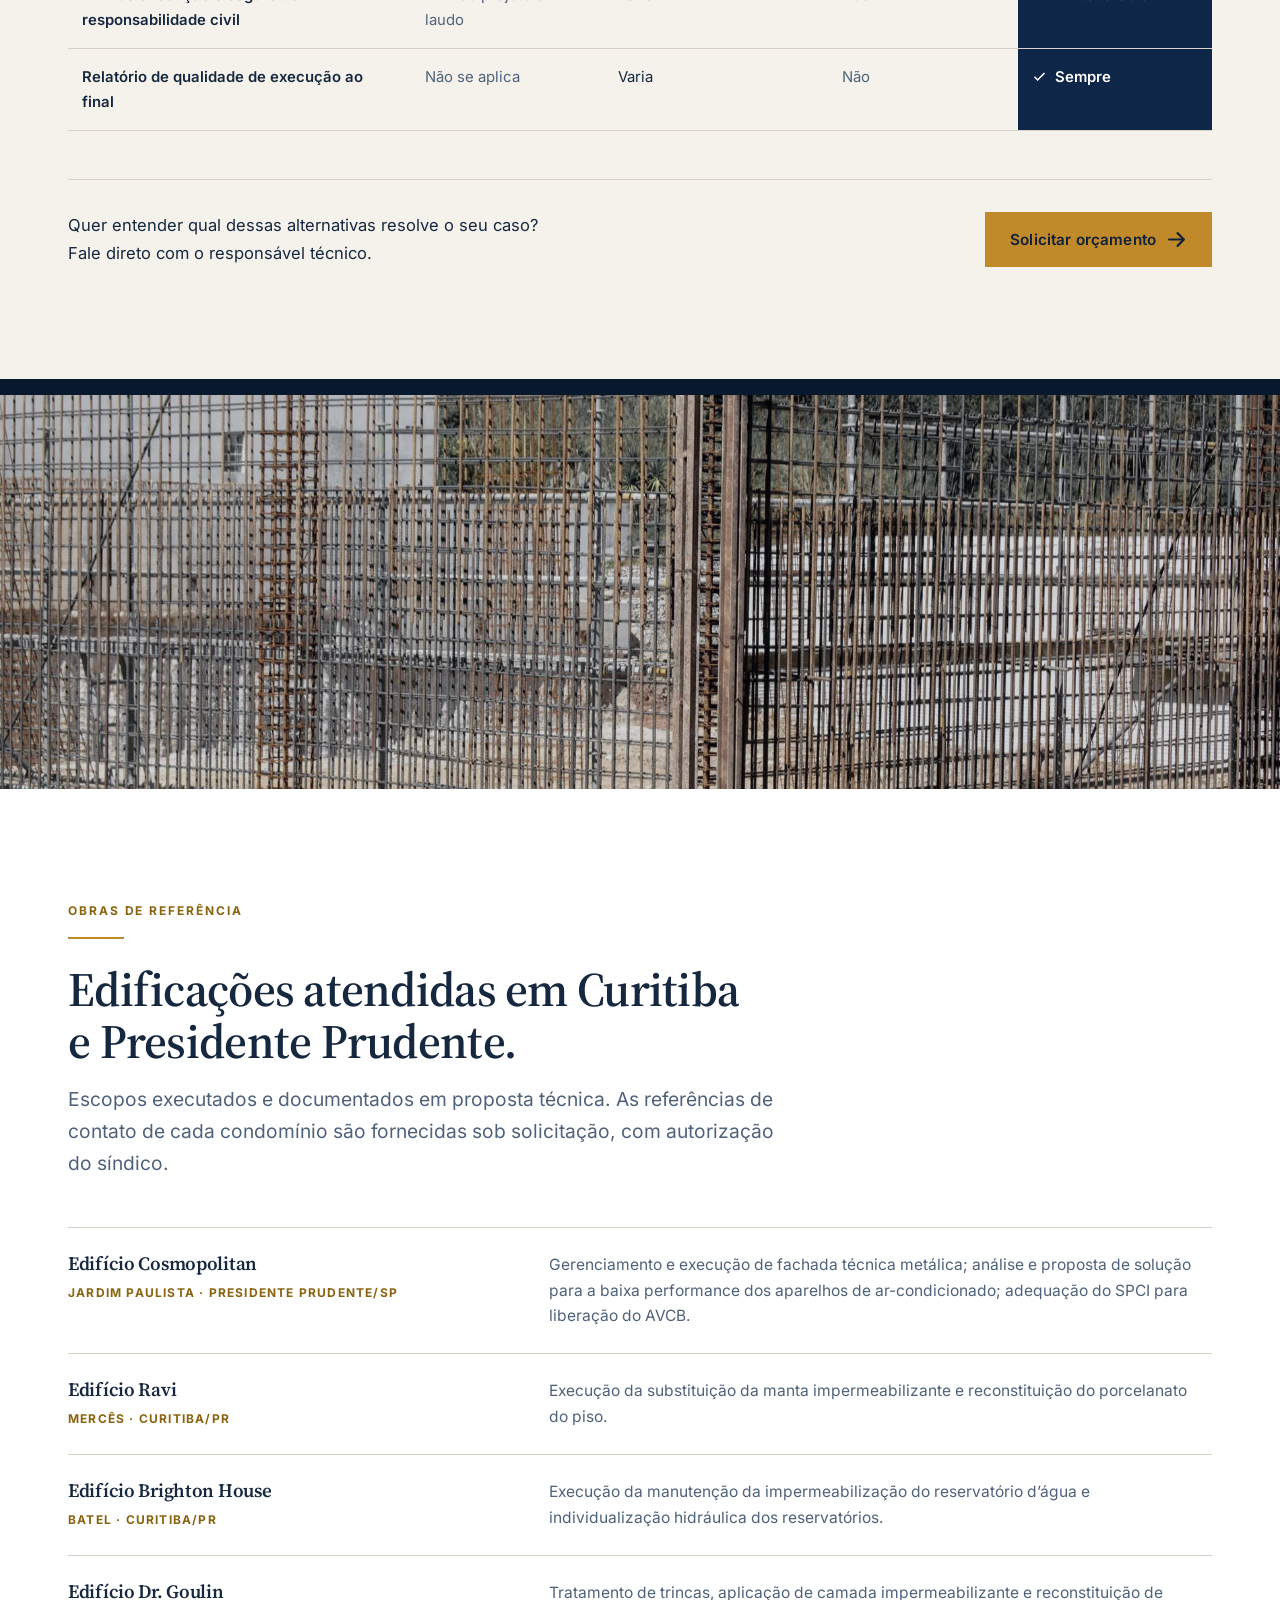
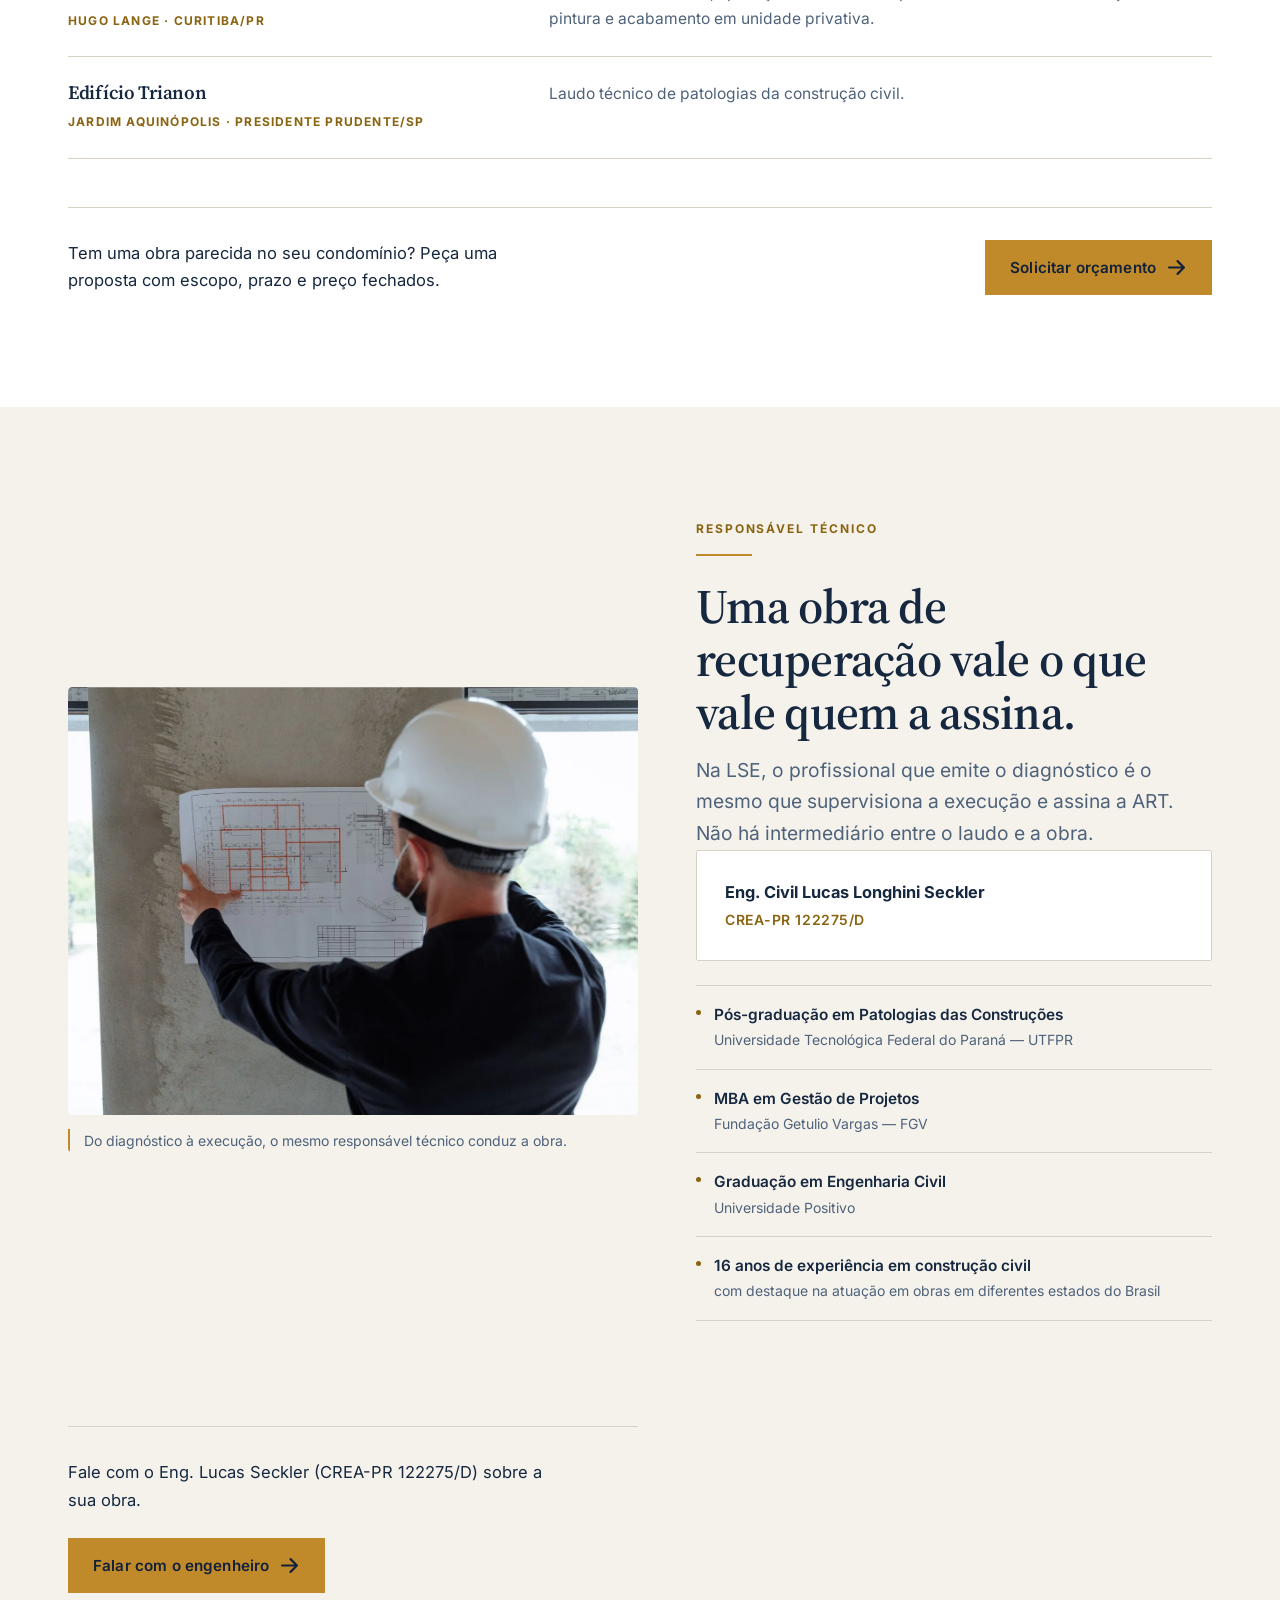
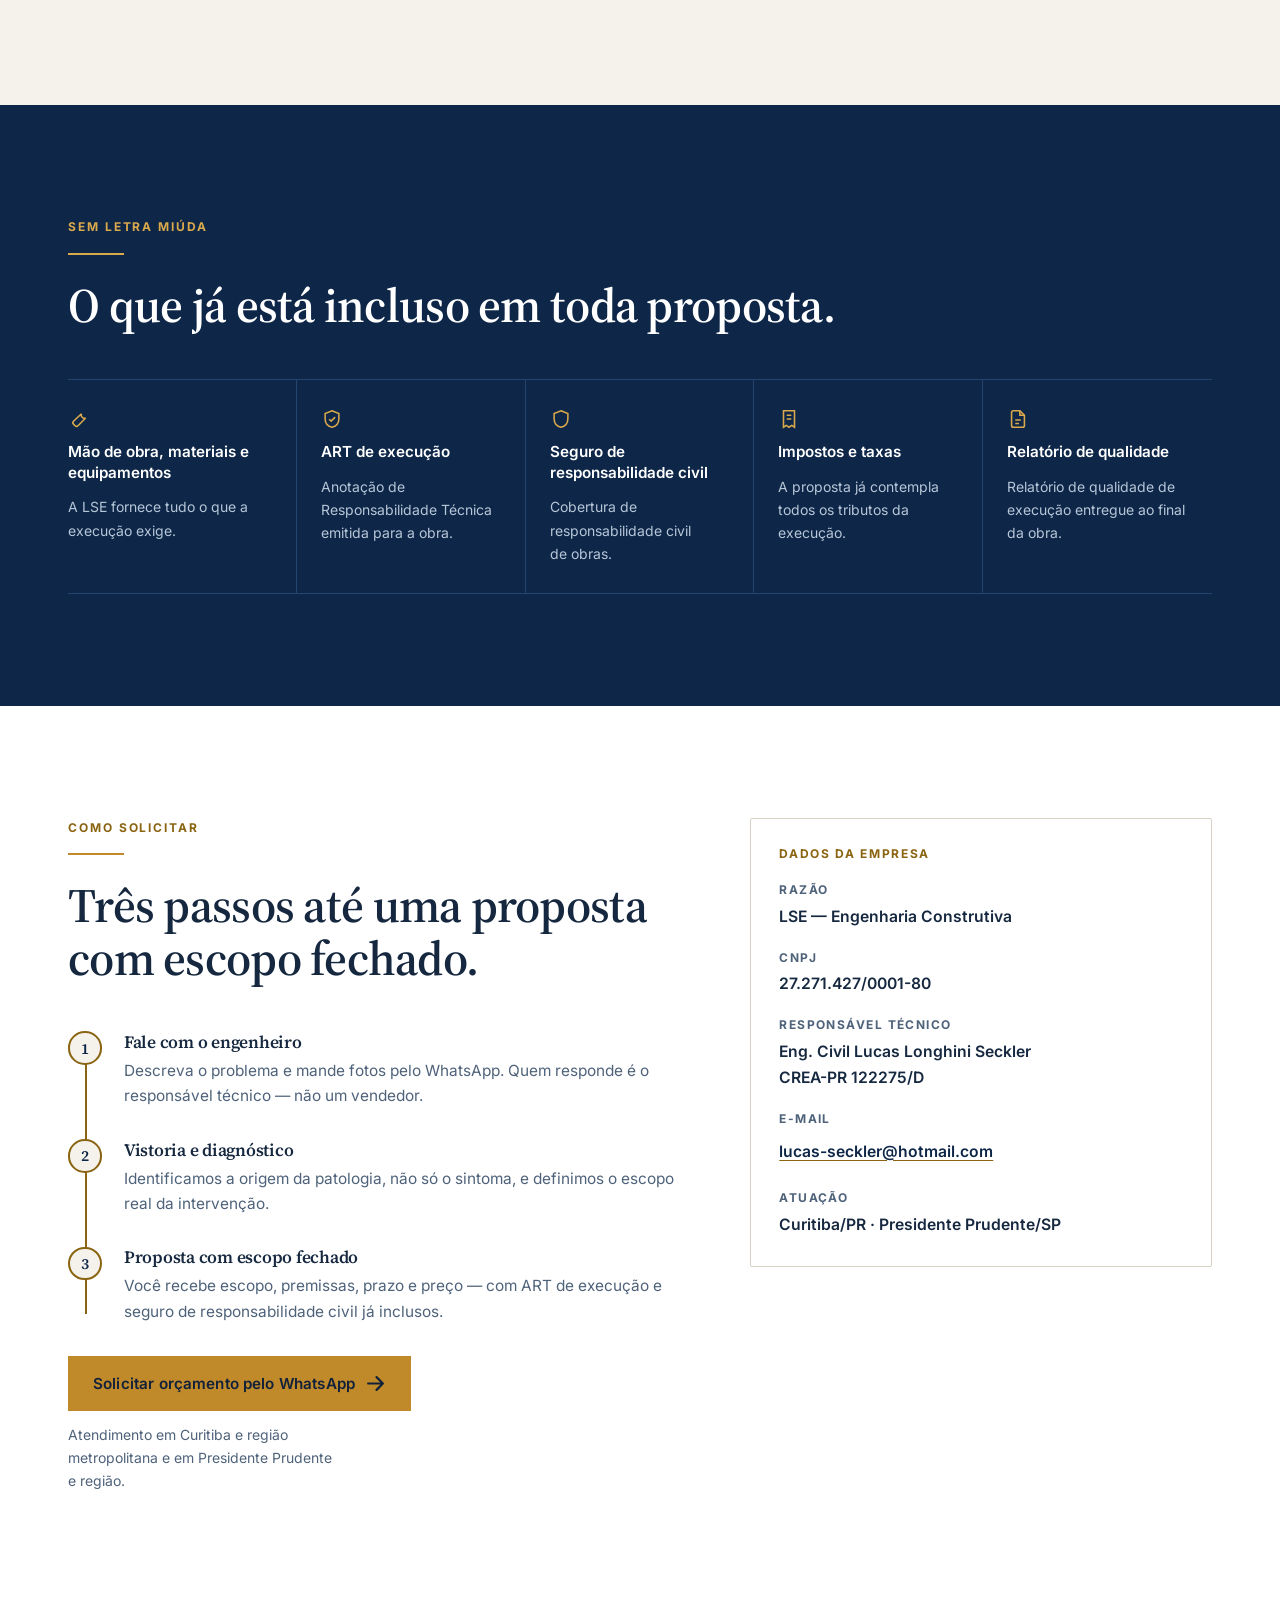
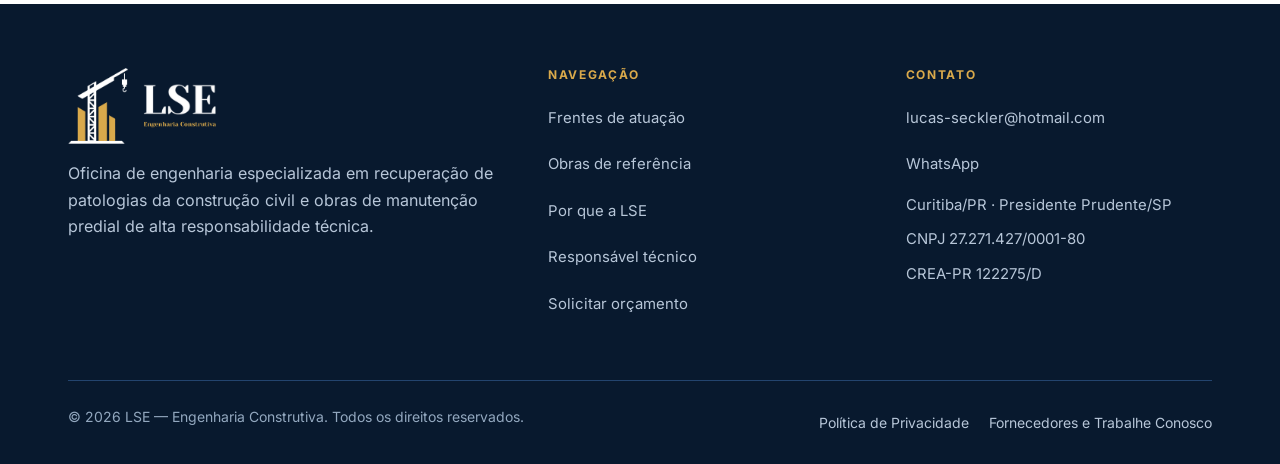
==== commit c6db5349: "Hero em split com obra legendada e CTAs ao longo da página HERO Texto à esquerda (alinhado à logo do" ====
--- a/deploy-vercel/index.html
+++ b/deploy-vercel/index.html
@@ -13,7 +13,7 @@
 <meta property="og:site_name" content="LSE — Engenharia Construtiva">
 <meta property="og:title" content="LSE — Engenharia Construtiva">
 <meta property="og:description" content="Quem diagnostica a patologia é quem executa o reparo. Recuperação estrutural, reforço e impermeabilização com ART de execução e seguro de responsabilidade civil.">
-<meta property="og:image" content="https://www.lseengenharia.com.br/assets/img/hero.webp">
+<meta property="og:image" content="https://www.lseengenharia.com.br/assets/img/hero-cosmopolitan.webp">
 <meta name="twitter:card" content="summary_large_image">
 
 <link rel="icon" href="assets/img/favicon.png" type="image/png">
@@ -21,7 +21,7 @@
 
 <link rel="preload" as="font" type="font/woff2" href="assets/fonts/source-serif-4-600-latin.woff2" crossorigin>
 <link rel="preload" as="font" type="font/woff2" href="assets/fonts/inter-400-latin.woff2" crossorigin>
-<link rel="preload" as="image" href="assets/img/hero.webp" fetchpriority="high">
+<link rel="preload" as="image" href="assets/img/hero-cosmopolitan.webp" fetchpriority="high">
 
 <link rel="stylesheet" href="assets/css/fonts.css">
 <link rel="stylesheet" href="assets/css/tokens.css">
@@ -114,22 +114,31 @@
 
 <!-- ============================ HERO ============================ -->
 <section class="hero" id="topo">
-  <div class="hero-media" aria-hidden="true">
-    <img src="assets/img/hero.webp" width="2000" height="1125" alt="" fetchpriority="high">
-  </div>
-  <div class="container hero-inner">
-    <span class="eyebrow">Patologias da construção civil · Manutenção predial</span>
-    <h1>Quem diagnostica a patologia é quem executa&nbsp;o&nbsp;reparo.</h1>
-    <p class="hero-lede">A LSE é uma oficina de engenharia especializada em recuperação
-      estrutural, reforço estrutural e impermeabilização — obras de alta responsabilidade
-      técnica, com equipe enxuta e <strong>supervisão direta do engenheiro responsável</strong>.</p>
-    <div class="hero-actions">
-      <a class="btn btn-primary" data-wa-btn="avaliação de uma patologia" href="#contato">
-        Solicitar orçamento
-        <svg viewBox="4 4 16 16" fill="none" stroke="currentColor" stroke-width="2" stroke-linecap="round" stroke-linejoin="round" aria-hidden="true"><path d="M5 12h14M13 6l6 6-6 6"/></svg>
-      </a>
-      <a class="btn btn-ghost" href="#atuacao">Ver frentes de atuação</a>
-    </div>
+  <div class="container hero-grid">
+    <div class="hero-inner">
+      <span class="eyebrow">Patologias da construção civil · Manutenção predial</span>
+      <h1>Quem diagnostica a patologia é quem executa&nbsp;o&nbsp;reparo.</h1>
+      <p class="hero-lede">A LSE é uma oficina de engenharia especializada em recuperação
+        estrutural, reforço estrutural e impermeabilização — obras de alta responsabilidade
+        técnica, com equipe enxuta e <strong>supervisão direta do engenheiro responsável</strong>.</p>
+      <div class="hero-actions">
+        <a class="btn btn-primary" data-wa-btn="avaliação de uma patologia" href="#contato">
+          Solicitar orçamento
+          <svg viewBox="4 4 16 16" fill="none" stroke="currentColor" stroke-width="2" stroke-linecap="round" stroke-linejoin="round" aria-hidden="true"><path d="M5 12h14M13 6l6 6-6 6"/></svg>
+        </a>
+        <a class="btn btn-ghost" href="#atuacao">Ver frentes de atuação</a>
+      </div>
+    </div>
+
+    <figure class="hero-figure">
+      <img src="assets/img/hero-cosmopolitan.webp" width="1400" height="1750" fetchpriority="high"
+           alt="Torre de fachada técnica metálica montada na lateral do Edifício Cosmopolitan, com a sombra da estrutura projetada na parede.">
+      <figcaption>
+        <span class="hero-figure-tag">Obra executada</span>
+        <span class="hero-figure-obra"><b>Ed. Cosmopolitan</b> · Presidente&nbsp;Prudente/SP</span>
+        <span>Gerenciamento e execução de fachada técnica&nbsp;metálica</span>
+      </figcaption>
+    </figure>
   </div>
 </section>
 
@@ -331,6 +340,12 @@
           adequação do SPCI para liberação do AVCB e individualização hidráulica.</p>
         <span class="pf-count">2 imagens</span>
       </button>
+    </div>
+    <div class="section-cta" data-reveal>
+      <p>Descreva a patologia pelo WhatsApp e mande fotos. Quem responde é o engenheiro responsável, não um vendedor.</p>
+      <a class="btn btn-primary" data-wa-btn="avaliação de uma patologia" href="#contato">Solicitar orçamento
+        <svg viewBox="4 4 16 16" fill="none" stroke="currentColor" stroke-width="2" stroke-linecap="round" stroke-linejoin="round" aria-hidden="true"><path d="M5 12h14M13 6l6 6-6 6"/></svg>
+      </a>
     </div>
   </div>
 </section>
@@ -396,6 +411,12 @@
       </table>
     </div>
 
+    <div class="section-cta" data-reveal>
+      <p>Quer entender qual dessas alternativas resolve o seu caso? Fale direto com o responsável técnico.</p>
+      <a class="btn btn-primary" data-wa-btn="orientação técnica sobre o meu caso" href="#contato">Solicitar orçamento
+        <svg viewBox="4 4 16 16" fill="none" stroke="currentColor" stroke-width="2" stroke-linecap="round" stroke-linejoin="round" aria-hidden="true"><path d="M5 12h14M13 6l6 6-6 6"/></svg>
+      </a>
+    </div>
   </div>
 </section>
 
@@ -460,6 +481,12 @@
         <p>Laudo técnico de patologias da construção&nbsp;civil.</p>
       </li>
     </ul>
+    <div class="section-cta" data-reveal>
+      <p>Tem uma obra parecida no seu condomínio? Peça uma proposta com escopo, prazo e preço fechados.</p>
+      <a class="btn btn-primary" data-wa-btn="uma proposta para o meu condomínio" href="#contato">Solicitar orçamento
+        <svg viewBox="4 4 16 16" fill="none" stroke="currentColor" stroke-width="2" stroke-linecap="round" stroke-linejoin="round" aria-hidden="true"><path d="M5 12h14M13 6l6 6-6 6"/></svg>
+      </a>
+    </div>
   </div>
 </section>
 
@@ -497,6 +524,12 @@
            alt="Engenheiro de capacete analisando uma prancha de projeto em obra.">
       <figcaption>Do diagnóstico à execução, o mesmo responsável técnico conduz a obra.</figcaption>
     </figure>
+    <div class="section-cta" data-reveal>
+      <p>Fale com o Eng. Lucas Seckler (CREA-PR 122275/D) sobre a sua obra.</p>
+      <a class="btn btn-primary" data-wa-btn="falar com o engenheiro responsável" href="#contato">Falar com o engenheiro
+        <svg viewBox="4 4 16 16" fill="none" stroke="currentColor" stroke-width="2" stroke-linecap="round" stroke-linejoin="round" aria-hidden="true"><path d="M5 12h14M13 6l6 6-6 6"/></svg>
+      </a>
+    </div>
   </div>
 </section>
 
--- a/deploy-vercel/assets/css/styles.css
+++ b/deploy-vercel/assets/css/styles.css
@@ -159,22 +159,34 @@
 .site-header[data-condensed="true"] .navbar-inner{padding-block:0.5rem}
 
 .brand{display:inline-flex;align-items:center;text-decoration:none;flex:none;
-  position:relative;z-index:96}
+  position:relative;z-index:94}   /* abaixo do .nav-drawer (95): o painel aberto
+                                     precisa cobrir a logo, não o contrário */
 .brand img{height:62px;width:auto;transition:height .35s var(--e-ui)}
 .site-header[data-condensed="true"] .brand img{height:52px}
 
 .nav-menu{display:flex;align-items:center;gap:0.375rem}
-.nav-menu a{
+.nav-menu a:not(.btn){
   position:relative;display:block;padding:0.625rem 0.875rem;
   font-size:.92rem;font-weight:600;color:var(--navy);text-decoration:none;
 }
-.nav-menu a::after{
+/* `:not(.btn)` é obrigatório aqui: `.nav-menu a` (0,1,1) vence `.btn` (0,1,0) e
+   transformava o CTA em display:block — a seta caía para baixo do texto. O
+   sublinhado animado também não deve ser desenhado dentro do botão. */
+.nav-menu a:not(.btn)::after{
   content:"";position:absolute;left:.85rem;right:.85rem;bottom:.28rem;height:2px;
   background:var(--gold-dk);transform:scaleX(0);transform-origin:left;
   transition:transform .35s var(--e);
 }
-.nav-menu a:hover::after,.nav-menu a[aria-current="true"]::after{transform:scaleX(1)}
+.nav-menu a:not(.btn):hover::after,
+.nav-menu a:not(.btn)[aria-current="true"]::after{transform:scaleX(1)}
 .nav-cta{margin-left:0.625rem}
+/* CTA da barra é mais compacto que o do hero — mesma identidade, menos peso
+   numa navbar de 90px. Continua com 44px de alvo de toque. */
+.nav-cta .btn{
+  min-height:44px;padding:0.625rem 1.25rem 0.625rem 1.125rem;
+  font-size:.88rem;gap:0.625rem;
+}
+.nav-cta .btn svg{width:15px;height:15px}
 
 .nav-toggle{
   display:none;width:48px;height:48px;align-items:center;justify-content:center;
@@ -188,35 +200,86 @@
 }
 .nav-toggle span::before{top:-7px}
 .nav-toggle span::after{top:7px}
+/* aberto, o botão fica sobre o painel navy: inverte para ler como "fechar" */
+body.nav-open .nav-toggle{background:transparent;border-color:rgba(255,255,255,.35)}
 body.nav-open .nav-toggle span{background:transparent}
+body.nav-open .nav-toggle span::before,
+body.nav-open .nav-toggle span::after{background:var(--on-dark)}
 body.nav-open .nav-toggle span::before{top:0;transform:rotate(45deg)}
 body.nav-open .nav-toggle span::after{top:0;transform:rotate(-45deg)}
 
-/* ---------- 5. Hero ---------- */
+/* ---------- 5. Hero ----------
+   Split: texto à esquerda, obra real à direita com legenda.
+   ⚠️ Desvio deliberado do requisito "hero com foto de fundo + overlay": o cliente
+   pediu a imagem ao lado do texto e com legenda. A exigência real por trás do
+   requisito — foto REAL em destaque no hero — continua atendida, e agora a foto
+   é uma obra da LSE (antes era banco de imagens, que não podia ser legendado). */
 .hero{
   position:relative;isolation:isolate;
-  min-height:min(88vh,760px);
-  display:flex;align-items:flex-end;
-  padding-top:clamp(4rem,10vw,7rem);
-  padding-bottom:clamp(3rem,7vw,5.5rem);
   background:var(--navy-deep);color:var(--on-dark);
+  padding-top:clamp(2.5rem,5vw,4rem);
+  padding-bottom:clamp(2.5rem,5vw,4rem);
   overflow:hidden;
 }
-.hero-media{position:absolute;inset:0;z-index:-2}
-.hero-media img{width:100%;height:100%;object-fit:cover;object-position:50% 42%}
-.hero::after{
-  content:"";position:absolute;inset:0;z-index:-1;
+/* textura discreta para o navy chapado não ficar morto atrás do texto */
+.hero::before{
+  content:"";position:absolute;inset:0;z-index:-1;pointer-events:none;
   background:
-    linear-gradient(180deg,rgba(8,25,46,.86) 0%,rgba(8,25,46,.52) 34%,rgba(8,25,46,.90) 100%),
-    linear-gradient(100deg,rgba(8,25,46,.92) 0%,rgba(8,25,46,.34) 62%,rgba(8,25,46,.12) 100%);
-}
-.hero-inner{position:relative;z-index:2}
+    radial-gradient(120% 90% at 8% 0%,rgba(46,86,140,.30) 0%,transparent 62%),
+    radial-gradient(90% 70% at 100% 100%,rgba(192,138,42,.13) 0%,transparent 60%);
+}
+.hero-grid{
+  display:grid;grid-template-columns:minmax(0,1.02fr) minmax(0,.82fr);
+  gap:clamp(2rem,4.5vw,4.5rem);align-items:center;
+}
+.hero-inner{position:relative;z-index:2;text-align:left}
 .hero h1{
-  font-size:var(--fs-hero);color:#fff;max-width:19ch;
+  font-size:var(--fs-hero);color:#fff;max-width:16ch;
   margin-bottom:var(--sp-5);
 }
-.hero-lede{font-size:var(--fs-lede);color:#DCE5EF;max-width:56ch;margin-bottom:var(--sp-6)}
+.hero-lede{font-size:var(--fs-lede);color:#DCE5EF;max-width:50ch;margin-bottom:var(--sp-6)}
 .hero-actions{display:flex;flex-wrap:wrap;gap:var(--sp-3)}
+
+.hero-figure{position:relative;margin:0;min-width:0}
+.hero-figure img{
+  display:block;width:100%;height:auto;aspect-ratio:4/5;object-fit:cover;
+  border-radius:var(--r-media);
+}
+/* a legenda ancora na base da foto: identifica a obra em vez de deixá-la solta */
+.hero-figure figcaption{
+  position:absolute;left:0;right:0;bottom:0;
+  padding:var(--sp-45) var(--sp-45) var(--sp-4);
+  background:linear-gradient(180deg,rgba(8,25,46,0) 0%,rgba(8,25,46,.92) 46%,rgba(8,25,46,.97) 100%);
+  border-radius:0 0 var(--r-media) var(--r-media);
+  font-size:var(--fs-small);line-height:1.5;color:var(--on-dark-mut);
+}
+.hero-figure-tag{
+  display:block;margin-bottom:var(--sp-2);
+  font-size:var(--fs-micro);font-weight:700;letter-spacing:.16em;text-transform:uppercase;
+  color:var(--gold-lt);
+}
+.hero-figure-obra{display:block;color:#fff;font-size:1rem;line-height:1.4}
+.hero-figure figcaption b{font-weight:600}
+.hero-figure figcaption span:not(.hero-figure-tag):not(.hero-figure-obra){
+  display:block;margin-top:.25rem;
+}
+
+/* ---------- 5b. CTA de fim de seção ----------
+   Um único componente, repetido ao longo da página: mesma promessa, mesmo lugar
+   (fim da seção), texto específico do contexto. Consistência aqui é a favor do
+   usuário — quem varia são as seções em volta, não o botão. */
+.section-cta{
+  display:flex;flex-wrap:wrap;align-items:center;justify-content:space-between;
+  gap:var(--sp-5);margin-top:var(--sp-7);
+  padding-top:var(--sp-6);border-top:1px solid var(--ink-line);
+}
+.section-cta p{
+  margin:0;max-width:48ch;min-width:0;
+  font-size:1.03rem;font-weight:500;color:var(--ink);
+}
+.section-cta .btn{flex:none}
+.bg-navy .section-cta,.bg-deep .section-cta{border-top-color:var(--navy-line)}
+.bg-navy .section-cta p,.bg-deep .section-cta p{color:var(--on-dark)}
 
 /* ---------- 6. Faixa de credenciais ---------- */
 .creds{background:var(--navy);border-top:1px solid var(--navy-line)}
@@ -695,12 +758,17 @@
   }
   html[data-motion="on"] [data-stagger].is-in>*{opacity:1;transform:none}
 
-  /* -- hero: acende no load em vez de "aparecer" ------------------- */
-  html[data-motion="on"] .hero-media img{
-    transform:scale(1.07);opacity:.55;
-    transition:transform 1.9s var(--e),opacity 1.3s var(--e);
-  }
-  html[data-motion="on"] .hero.is-lit .hero-media img{transform:none;opacity:1}
+  /* -- hero: a foto da obra assenta no load em vez de "aparecer" ---- */
+  html[data-motion="on"] .hero-figure img{
+    transform:scale(1.05);opacity:0;
+    transition:transform 1.5s var(--e),opacity 1s var(--e);
+  }
+  html[data-motion="on"] .hero-figure figcaption{
+    opacity:0;transform:translateY(10px);
+    transition:opacity .9s var(--e) .35s,transform .9s var(--e) .35s;
+  }
+  html[data-motion="on"] .hero.is-lit .hero-figure img{transform:none;opacity:1}
+  html[data-motion="on"] .hero.is-lit .hero-figure figcaption{opacity:1;transform:none}
 }
 
 /* barra de leitura — some sozinha no topo da página */
@@ -735,6 +803,15 @@
   .cta-split{grid-template-columns:minmax(0,1fr)}
 }
 @media (max-width:56.25em){
+  /* hero empilha: o texto vem primeiro, a obra logo abaixo com a legenda */
+  .hero-grid{grid-template-columns:minmax(0,1fr);gap:var(--sp-6)}
+  .hero-figure img{aspect-ratio:16/10}
+  .hero h1{max-width:20ch}
+  .hero-lede{max-width:60ch}
+  /* CTA de seção empilha e o botão ocupa a largura para virar alvo fácil */
+  .section-cta{flex-direction:column;align-items:stretch;gap:var(--sp-4)}
+  .section-cta .btn{align-self:flex-start}
+
   html{scroll-padding-top:92px}
   .nav-toggle{display:flex}
   .nav-drawer{
@@ -758,7 +835,7 @@
     transition:transform .45s var(--e),visibility 0s;
   }
   .nav-menu a:not(.btn){color:#fff;font-size:1.05rem;padding:1rem .25rem;border-bottom:1px solid var(--navy-line)}
-  .nav-menu a::after{display:none}
+  .nav-menu a:not(.btn)::after{display:none}
   .nav-cta{margin:1.5rem 0 0}
   .nav-cta .btn{width:100%;justify-content:center}
   .nav-backdrop{
@@ -789,9 +866,12 @@
   .svc-grid{grid-template-columns:minmax(0,1fr)}
   .svc.is-feature{grid-column:span 1}
   .pf-grid{grid-template-columns:minmax(0,1fr)}
-  .hero{min-height:auto;padding-top:3.5rem}
+  .hero{min-height:auto;padding-top:2.5rem}
   .hero h1{max-width:none}
   .hero-actions .btn{width:100%;justify-content:center}
+  .hero-figure img{aspect-ratio:4/3}
+  .hero-figure figcaption{padding:var(--sp-4) var(--sp-4) var(--sp-35)}
+  .section-cta .btn{align-self:stretch;justify-content:center}
   .topbar-creds li:nth-child(n+2){display:none}
   .topbar-inner{gap:.75rem}
   .topbar a{font-size:.7rem}
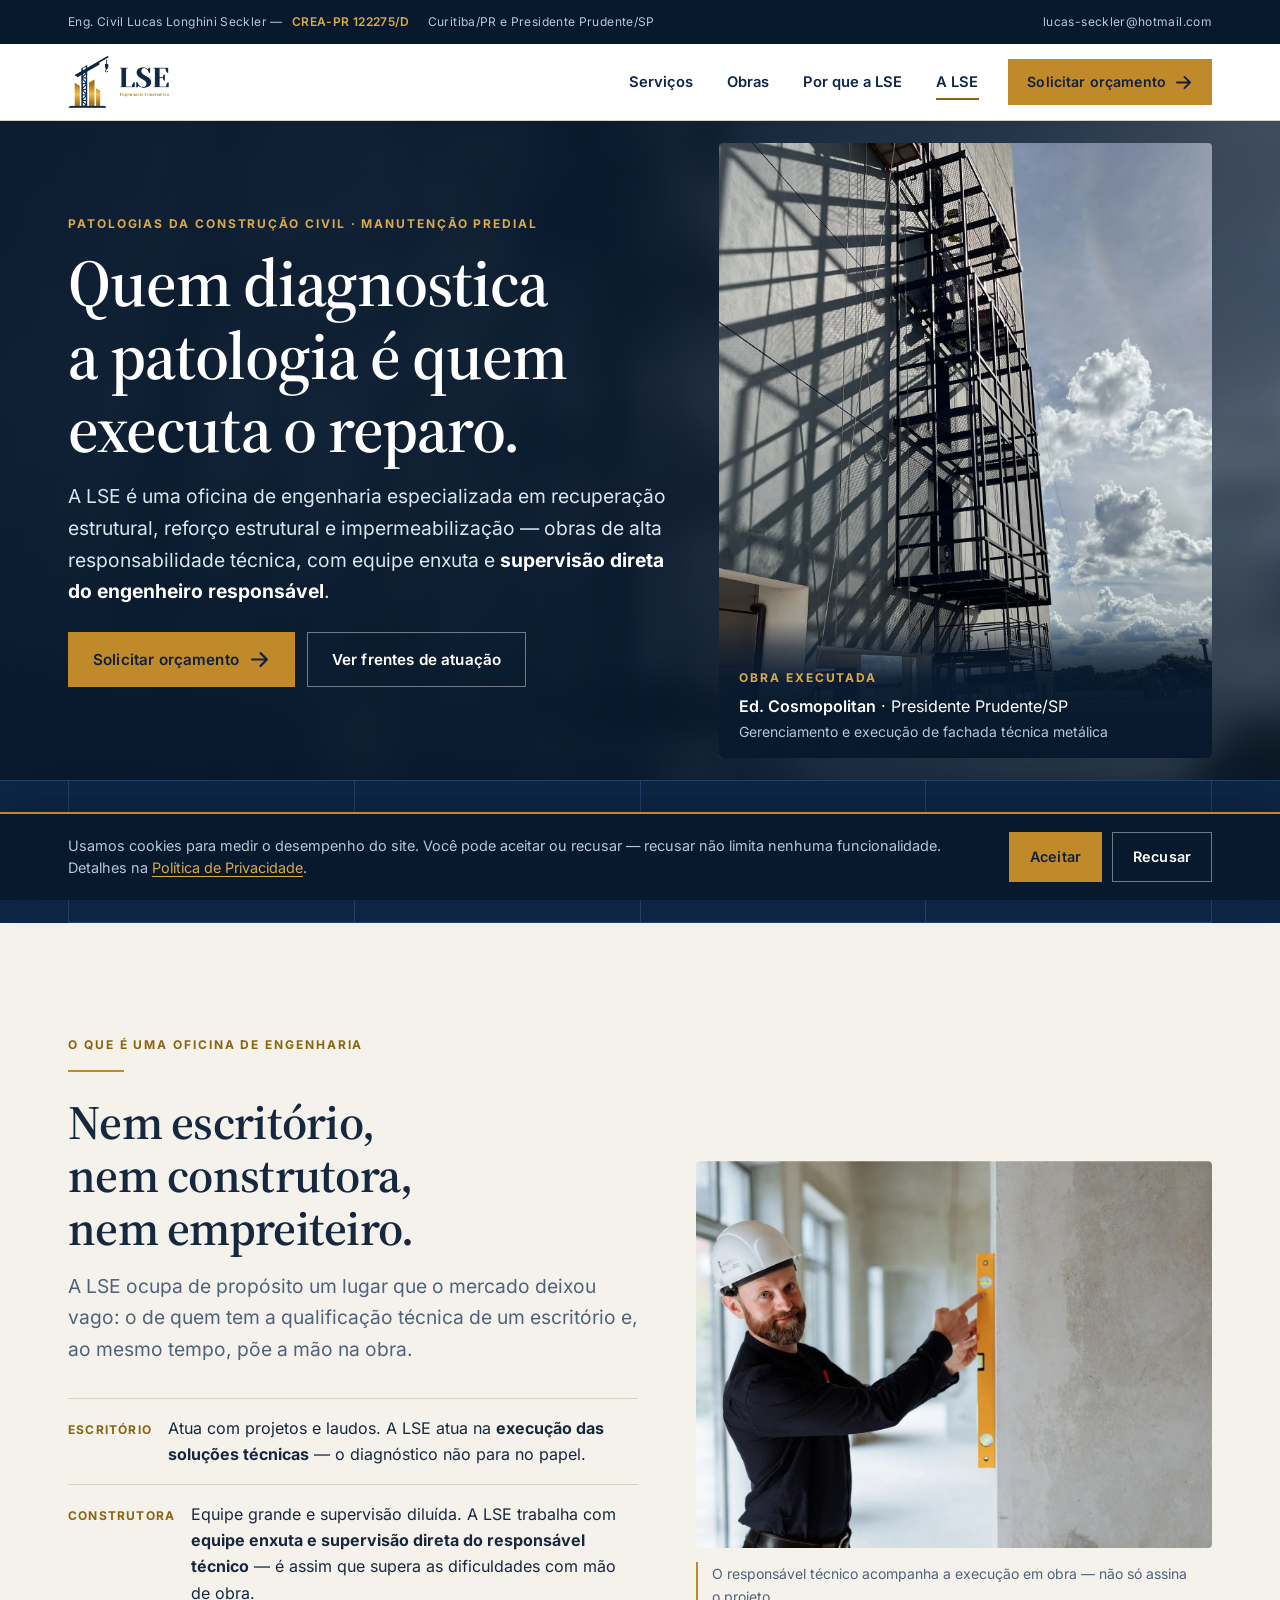
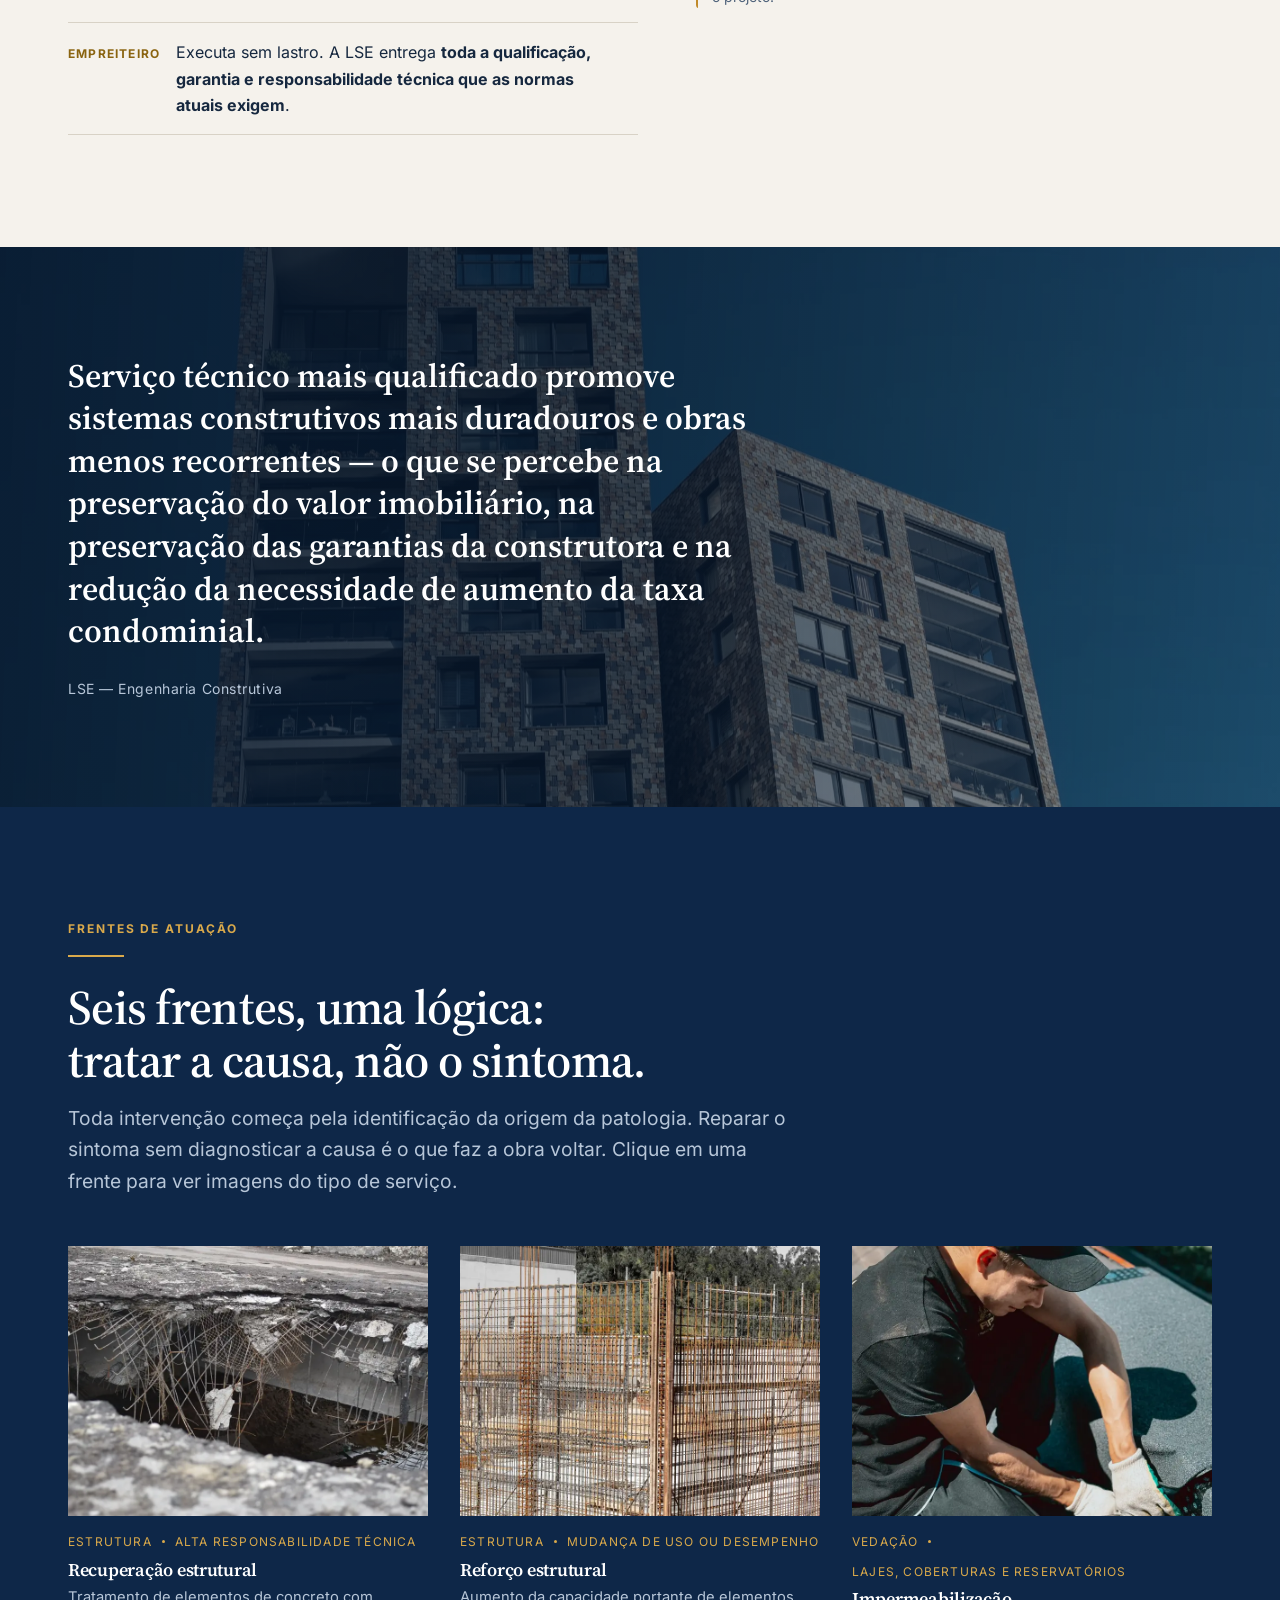
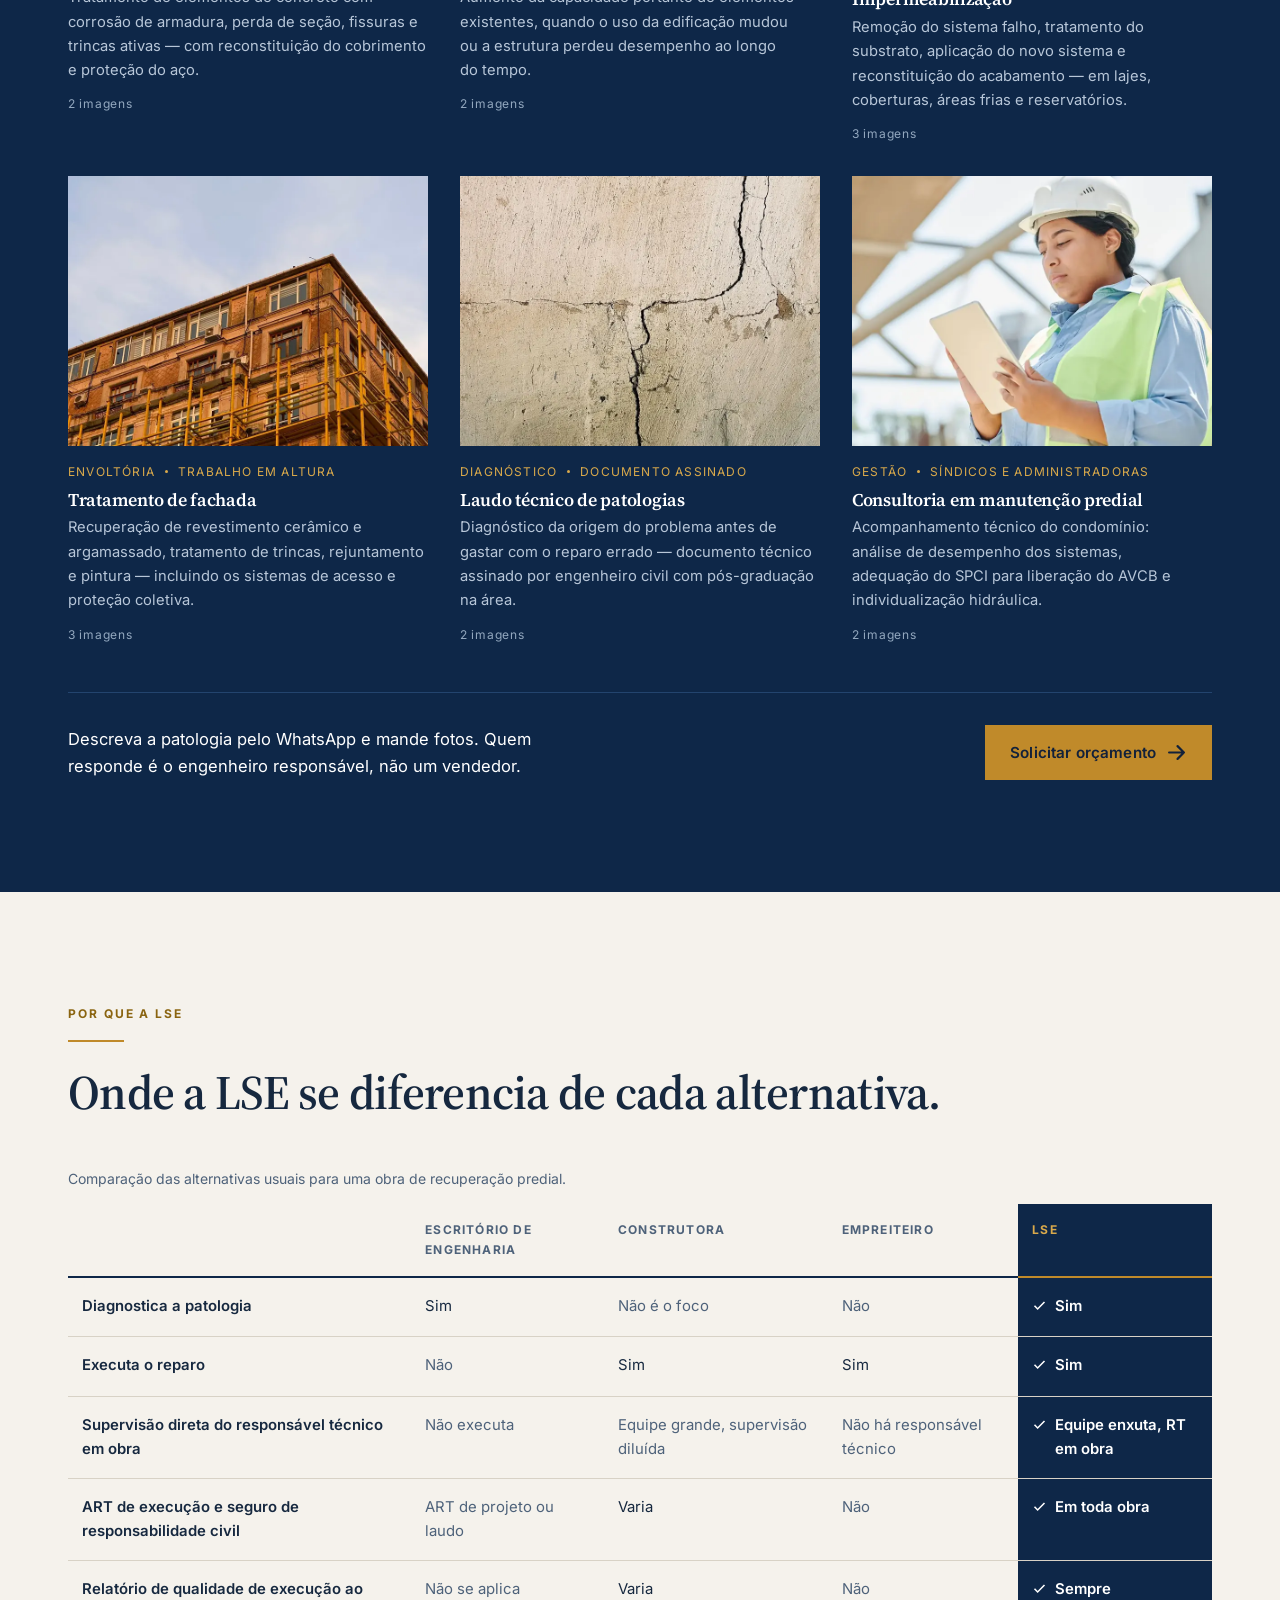
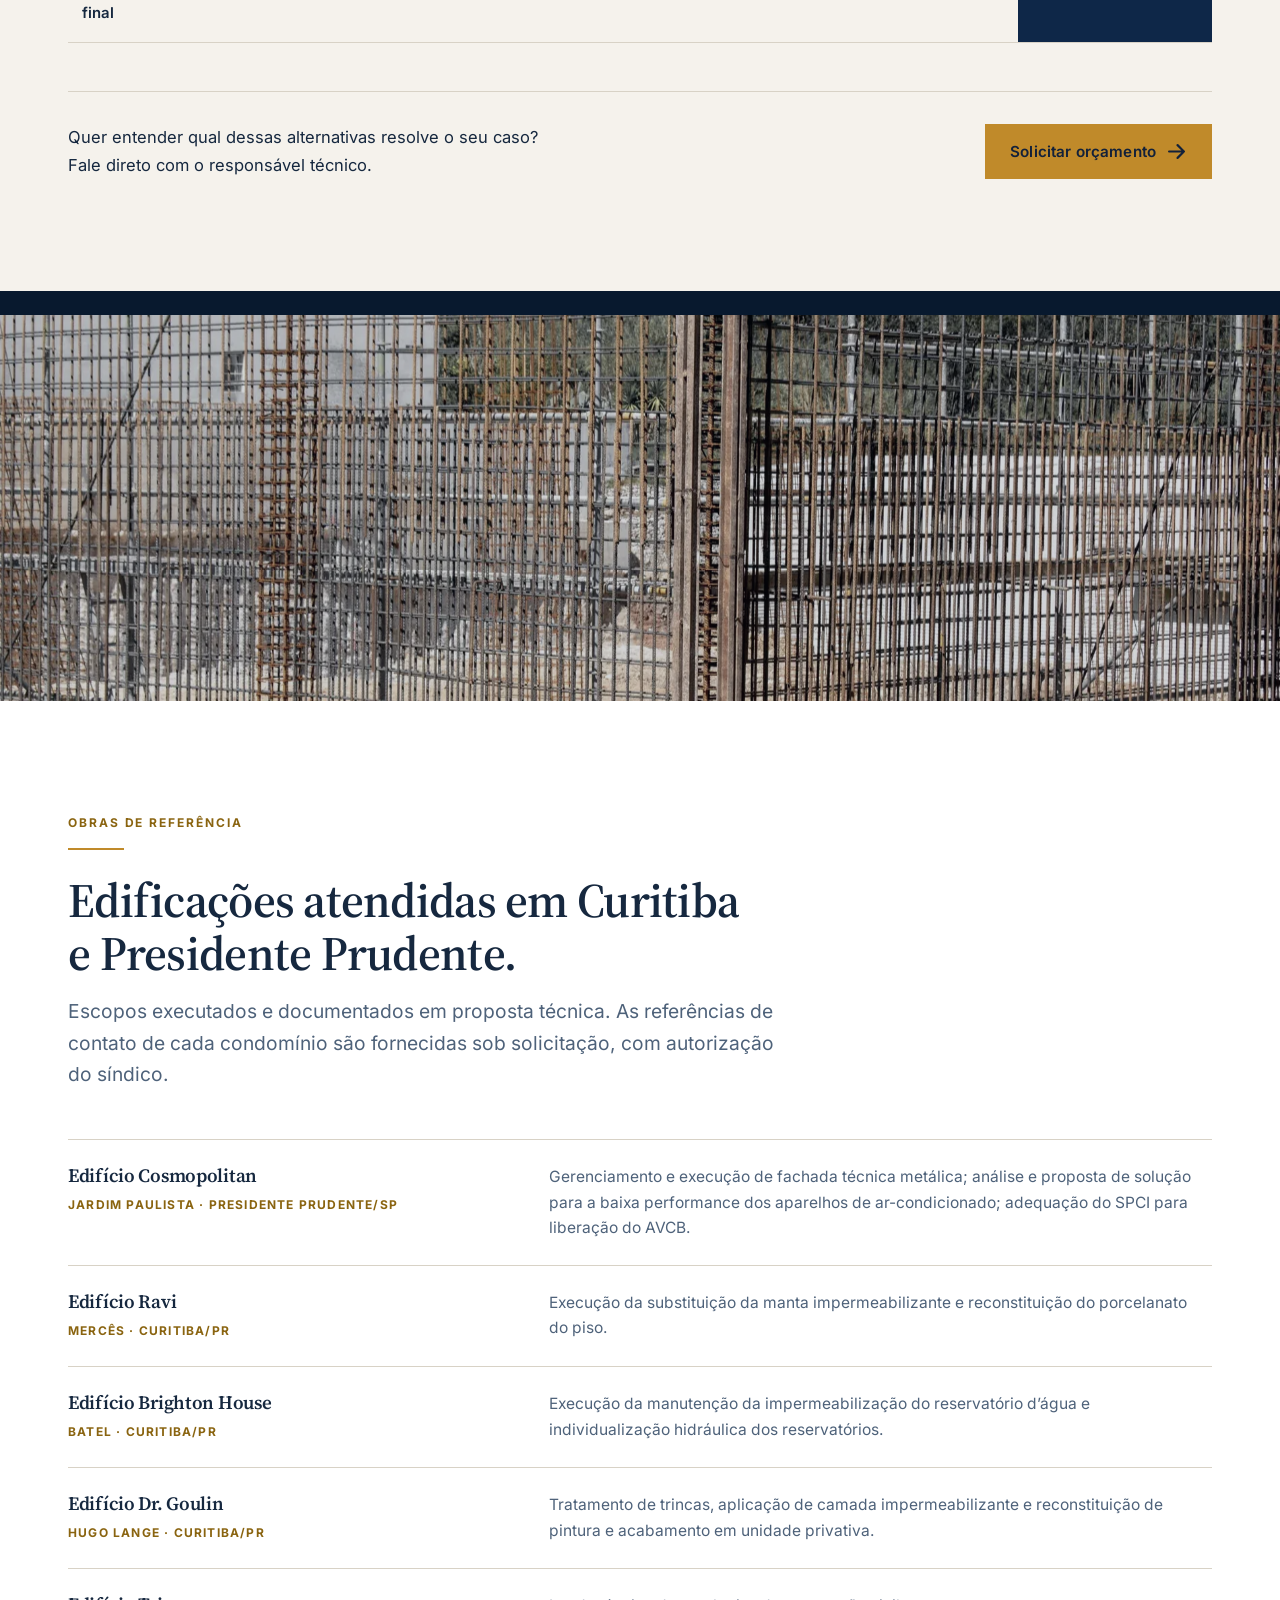
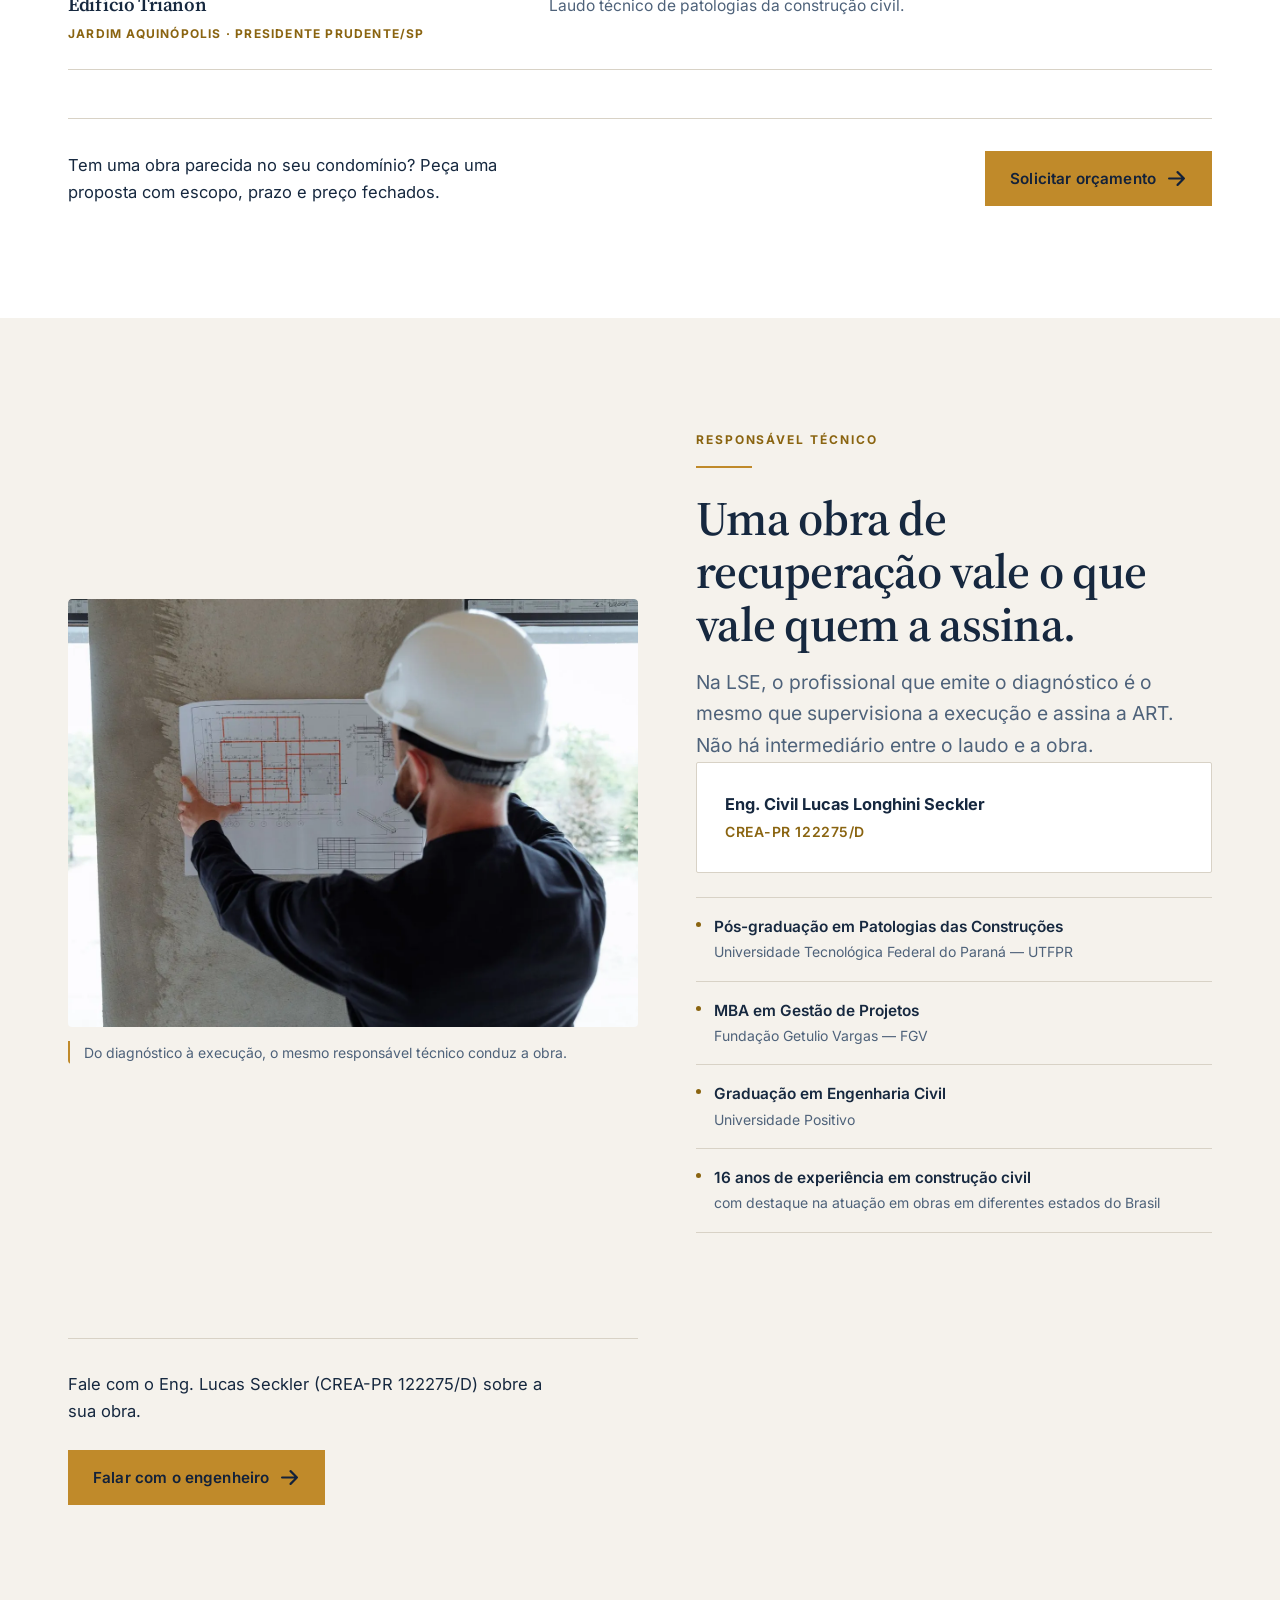
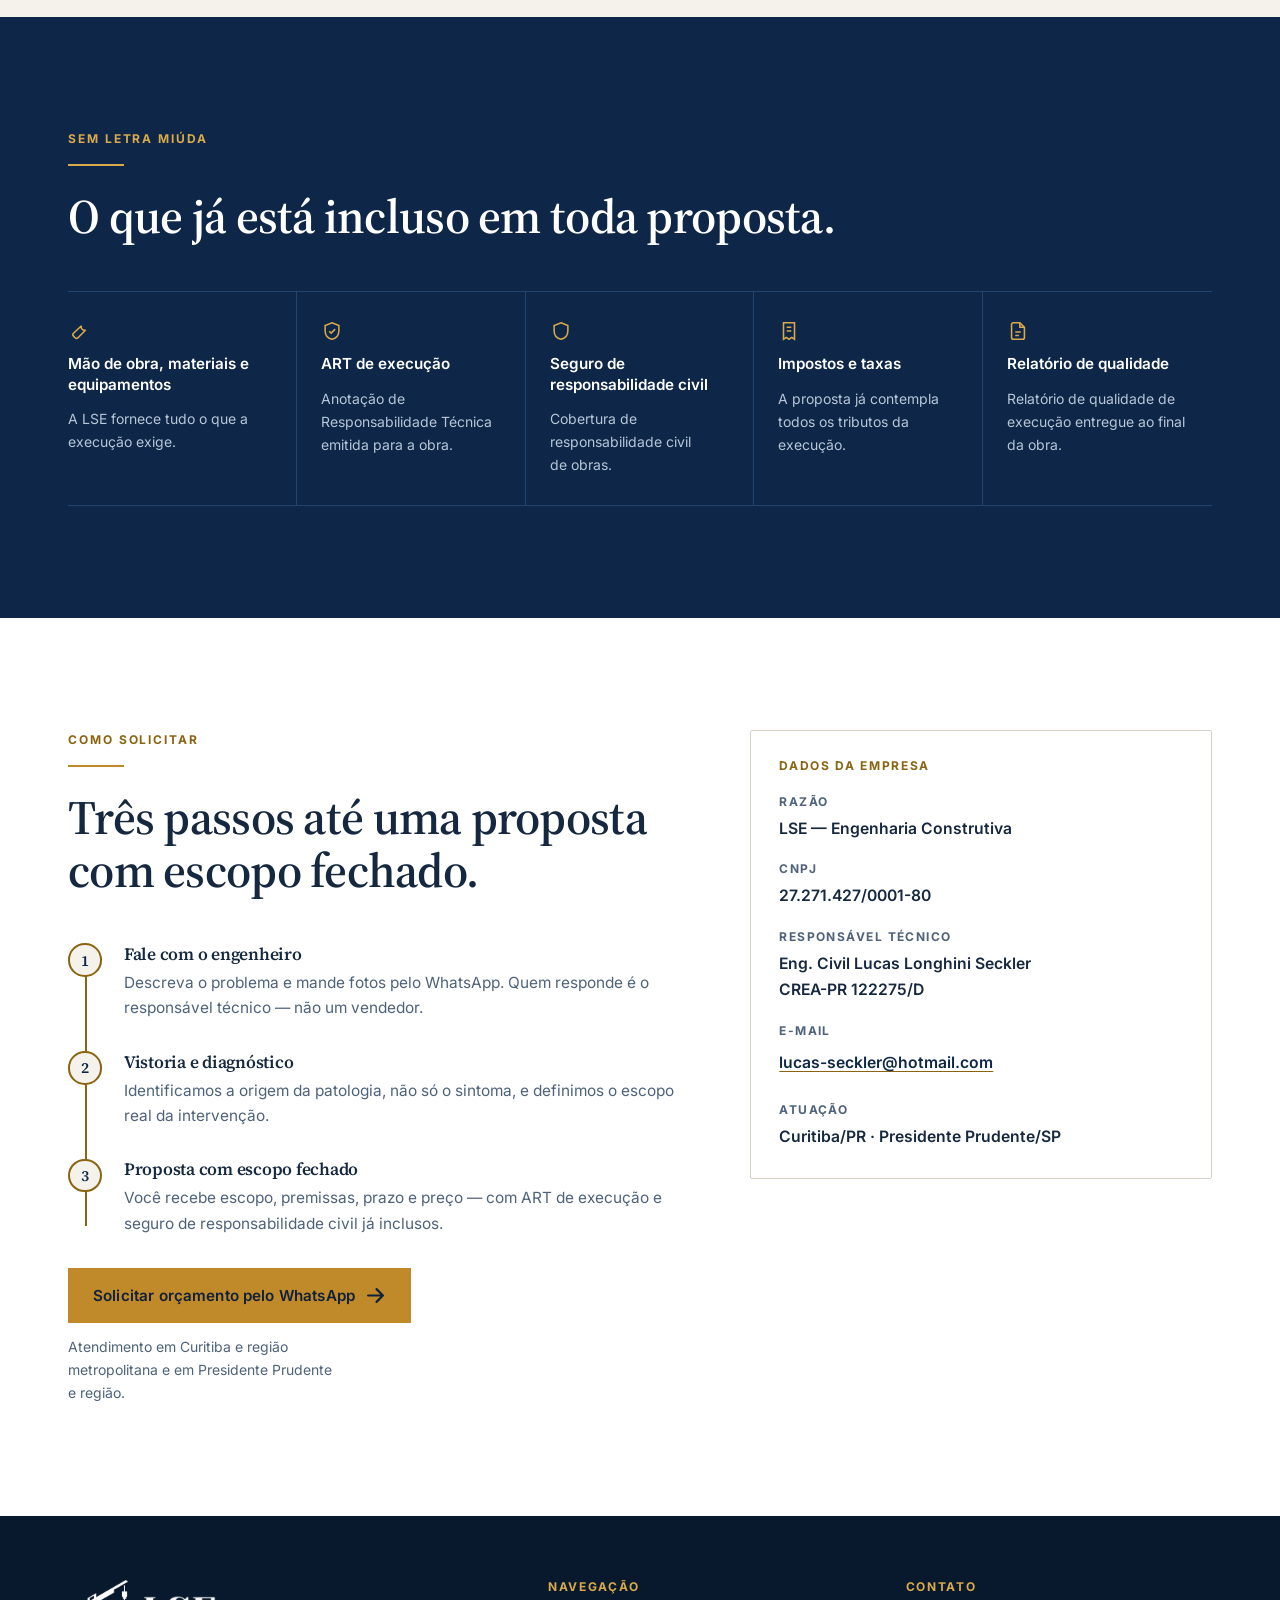
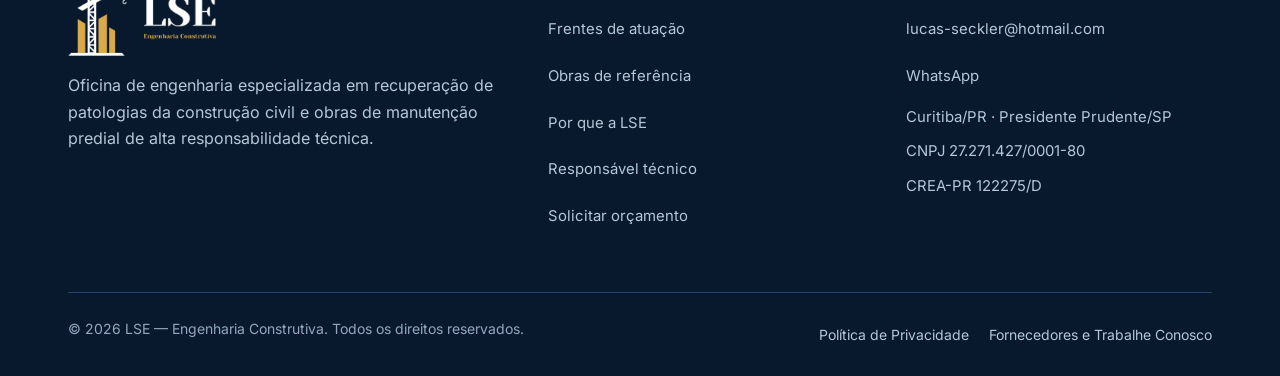
==== commit ac139523: "ajuste wcag" ====
--- a/deploy-vercel/index.html
+++ b/deploy-vercel/index.html
@@ -114,6 +114,9 @@
 
 <!-- ============================ HERO ============================ -->
 <section class="hero" id="topo">
+  <div class="hero-bg" aria-hidden="true">
+    <img src="assets/img/hero-bg.webp" width="160" height="90" alt="" decoding="async">
+  </div>
   <div class="container hero-grid">
     <div class="hero-inner">
       <span class="eyebrow">Patologias da construção civil · Manutenção predial</span>
--- a/deploy-vercel/assets/css/styles.css
+++ b/deploy-vercel/assets/css/styles.css
@@ -221,12 +221,29 @@
   padding-bottom:clamp(2.5rem,5vw,4rem);
   overflow:hidden;
 }
-/* textura discreta para o navy chapado não ficar morto atrás do texto */
+/* Fundo: a MESMA foto da obra, desfocada e ocupando toda a largura, para o
+   navy não ficar chapado. A fonte é um arquivo de 160x90 (1,3 KB): ampliado
+   pelo navegador ele já vira um borrão suave, sem o custo de paint de um
+   `blur()` sobre um bitmap grande. */
+.hero-bg{position:absolute;inset:0;z-index:-2;overflow:hidden}
+.hero-bg img{
+  width:100%;height:100%;object-fit:cover;
+  transform:scale(1.08);              /* esconde a borda clareada pelo blur */
+  filter:blur(13px) saturate(.95);
+  opacity:.75;
+}
+/* Véu por cima: forte à esquerda, onde fica o texto (contraste garantido), e
+   fraco à direita, onde a foto nítida entra — o fundo continua legível como
+   imagem sem competir com a leitura. */
 .hero::before{
   content:"";position:absolute;inset:0;z-index:-1;pointer-events:none;
   background:
-    radial-gradient(120% 90% at 8% 0%,rgba(46,86,140,.30) 0%,transparent 62%),
-    radial-gradient(90% 70% at 100% 100%,rgba(192,138,42,.13) 0%,transparent 60%);
+    linear-gradient(100deg,
+      rgba(8,25,46,.94) 0%, rgba(8,25,46,.86) 42%,
+      rgba(8,25,46,.52) 72%, rgba(8,25,46,.34) 100%),
+    linear-gradient(180deg,
+      rgba(8,25,46,.40) 0%, rgba(8,25,46,.06) 44%, rgba(8,25,46,.62) 100%),
+    radial-gradient(90% 70% at 100% 100%,rgba(192,138,42,.10) 0%,transparent 60%);
 }
 .hero-grid{
   display:grid;grid-template-columns:minmax(0,1.02fr) minmax(0,.82fr);
@@ -243,13 +260,21 @@
 .hero-figure{position:relative;margin:0;min-width:0}
 .hero-figure img{
   display:block;width:100%;height:auto;aspect-ratio:4/5;object-fit:cover;
+  /* teto de altura: quando o 4:5 passaria da tela, o max-height vence e o
+     object-fit recorta — a foto encolhe em vez de empurrar o hero para fora.
+     `svh` é a altura real no mobile (desconta a barra do navegador). */
+  max-height:calc(100svh - var(--hero-chrome,15rem));
   border-radius:var(--r-media);
 }
 /* a legenda ancora na base da foto: identifica a obra em vez de deixá-la solta */
 .hero-figure figcaption{
   position:absolute;left:0;right:0;bottom:0;
-  padding:var(--sp-45) var(--sp-45) var(--sp-4);
-  background:linear-gradient(180deg,rgba(8,25,46,0) 0%,rgba(8,25,46,.92) 46%,rgba(8,25,46,.97) 100%);
+  /* rampa alta + folga no topo: o rótulo dourado ficava na faixa translúcida do
+     gradiente, sobre as nuvens claras da foto — contraste caía para ~1,3:1. */
+  padding:3rem var(--sp-45) var(--sp-4);
+  background:linear-gradient(180deg,
+    rgba(8,25,46,0) 0%, rgba(8,25,46,.58) 20%,
+    rgba(8,25,46,.93) 42%, rgba(8,25,46,.985) 66%, rgba(8,25,46,1) 100%);
   border-radius:0 0 var(--r-media) var(--r-media);
   font-size:var(--fs-small);line-height:1.5;color:var(--on-dark-mut);
 }
@@ -263,6 +288,8 @@
 .hero-figure figcaption span:not(.hero-figure-tag):not(.hero-figure-obra){
   display:block;margin-top:.25rem;
 }
+
+
 
 /* ---------- 5b. CTA de fim de seção ----------
    Um único componente, repetido ao longo da página: mesma promessa, mesmo lugar
@@ -917,6 +944,58 @@
 }
 
 /* ---------- 21. Impressão ---------- */
+
+/* ============================================================
+   21. Proporção por ALTURA de tela
+   Precisa vir DEPOIS dos blocos por largura: mesma especificidade,
+   quem vence é a ordem no arquivo.
+   Num notebook 1366x657 o hero tinha 860px fixos e lede, botões, foto e
+   legenda caíam todos abaixo da dobra. Aqui tipografia e respiros passam a
+   ser função da altura disponível, não só da largura.
+   ============================================================ */
+@media (min-width:56.25em) and (max-height:900px){
+  .hero{
+    --hero-chrome:13rem;
+    padding-top:clamp(1.25rem,2.4vh,2.5rem);
+    padding-bottom:clamp(1.25rem,2.4vh,2.5rem);
+  }
+  .hero .eyebrow{margin-bottom:var(--sp-3)}
+  .hero h1{font-size:min(var(--fs-hero),7.4vh);max-width:19ch;margin-bottom:var(--sp-4)}
+  .hero-lede{font-size:min(var(--fs-lede),2.7vh);max-width:56ch;margin-bottom:var(--sp-5)}
+  .hero-grid{gap:clamp(1.5rem,3vw,3rem);align-items:center}
+  /* header mais enxuto libera ~24px para o conteúdo */
+  .navbar-inner{padding-block:0.75rem}
+  .brand img{height:52px}
+}
+@media (min-width:56.25em) and (max-height:720px){
+  .hero{--hero-chrome:11rem}
+  .hero h1{font-size:min(var(--fs-hero),7vh)}
+  .hero-lede{font-size:.95rem;margin-bottom:var(--sp-4)}
+}
+
+/* -- mobile baixo: o CTA principal precisa caber acima da dobra -- */
+@media (max-width:56.25em) and (max-height:720px){
+  .hero{padding-top:1.5rem;padding-bottom:1.75rem}
+  .hero .eyebrow{margin-bottom:var(--sp-3)}
+  .hero h1{font-size:min(var(--fs-hero),6.4vh);margin-bottom:var(--sp-4)}
+  .hero-lede{font-size:.95rem;margin-bottom:var(--sp-5)}
+  /* header enxuto: 135px eram 24% de uma tela de 568px */
+  .navbar-inner{padding-block:0.625rem}
+  .brand img{height:46px}
+  /* o secundário é só navegação — está no menu e a seção vem logo abaixo.
+     Empilhar dois botões custava 122px de altura; o primário fica full width. */
+  .hero-actions .btn-ghost{display:none}
+  .hero-actions .btn{width:100%;justify-content:center}
+}
+
+/* telas de celular muito baixas (SE 1a geracao e similares) */
+@media (max-width:56.25em) and (max-height:640px){
+  .hero{padding-top:1.25rem;padding-bottom:1.25rem}
+  .hero .eyebrow{font-size:.68rem;letter-spacing:.12em;margin-bottom:var(--sp-2)}
+  .hero h1{font-size:min(var(--fs-hero),5.9vh);margin-bottom:var(--sp-3)}
+  .hero-lede{font-size:.9rem;margin-bottom:var(--sp-4)}
+}
+
 @media print{
   .site-header,.nav-backdrop,.lb,.cookie-bar,.hero-actions,.cta-actions{display:none}
   body{background:#fff;color:#000}
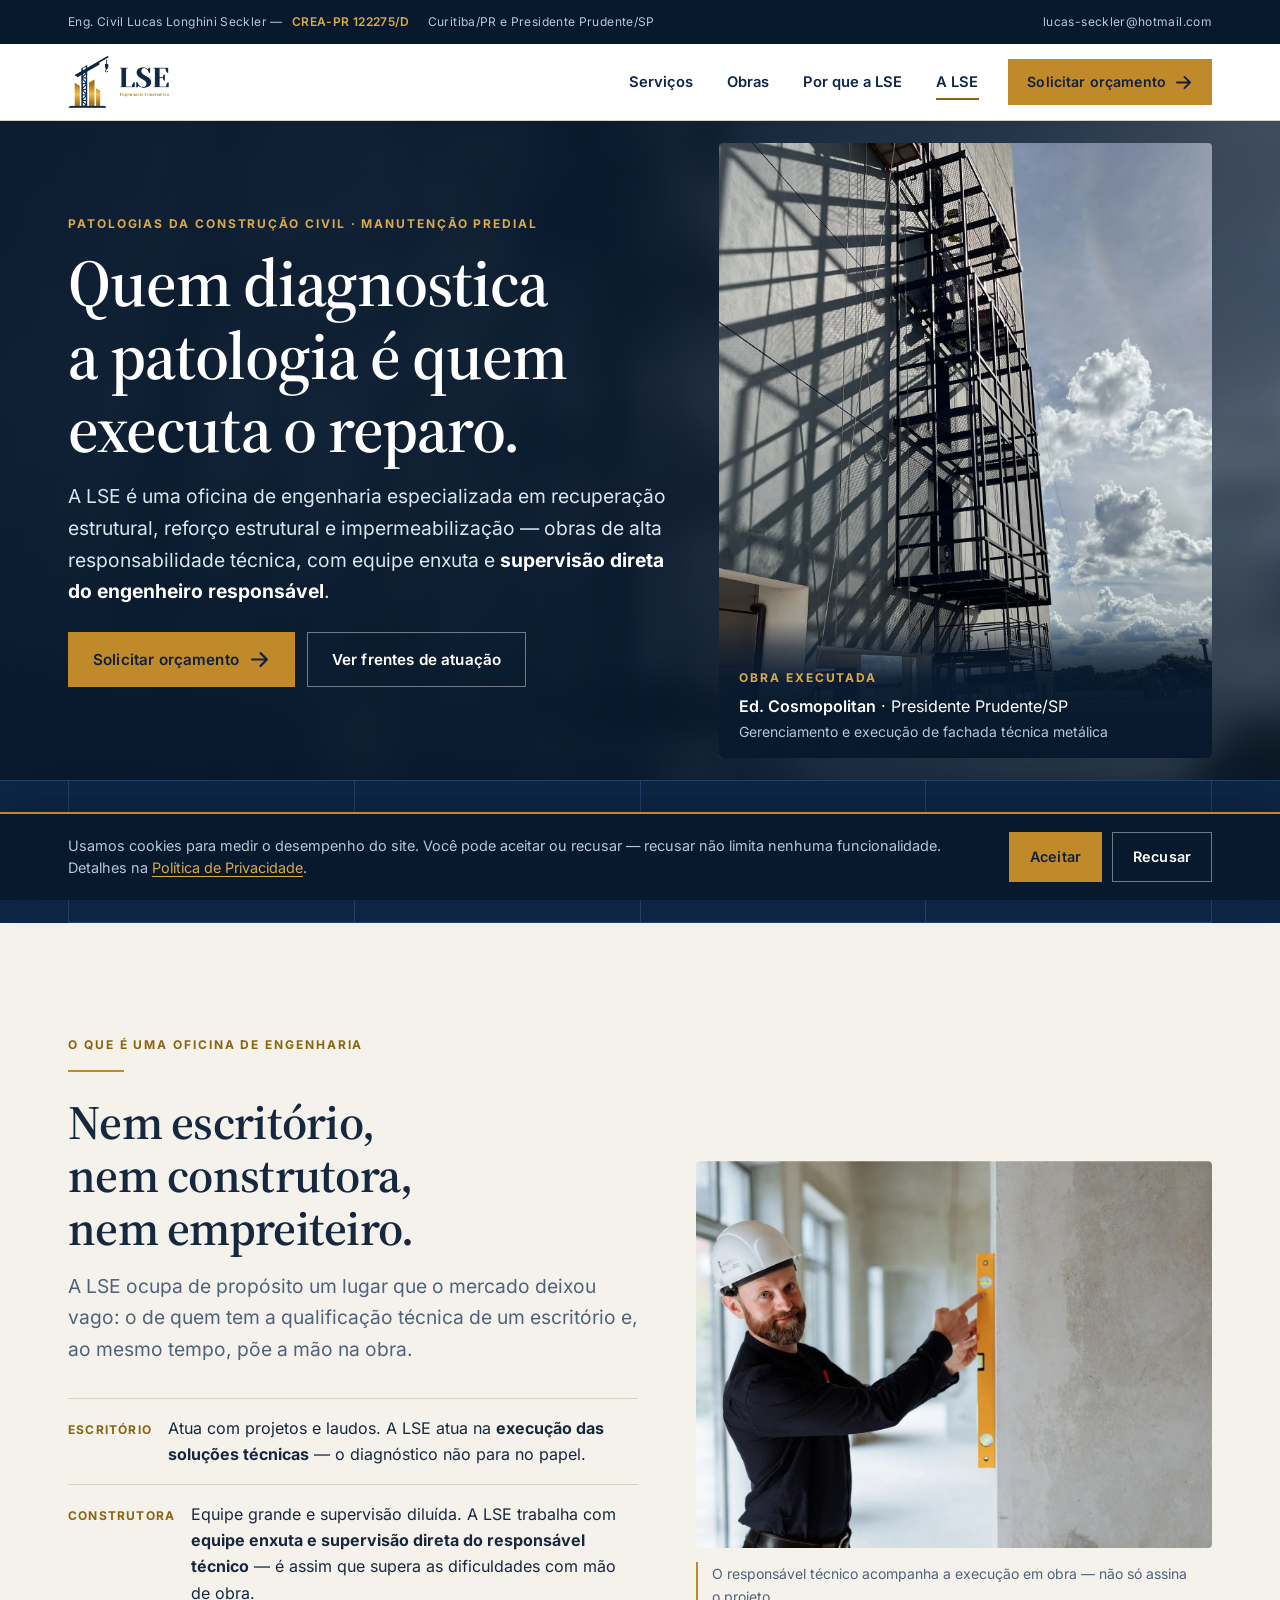
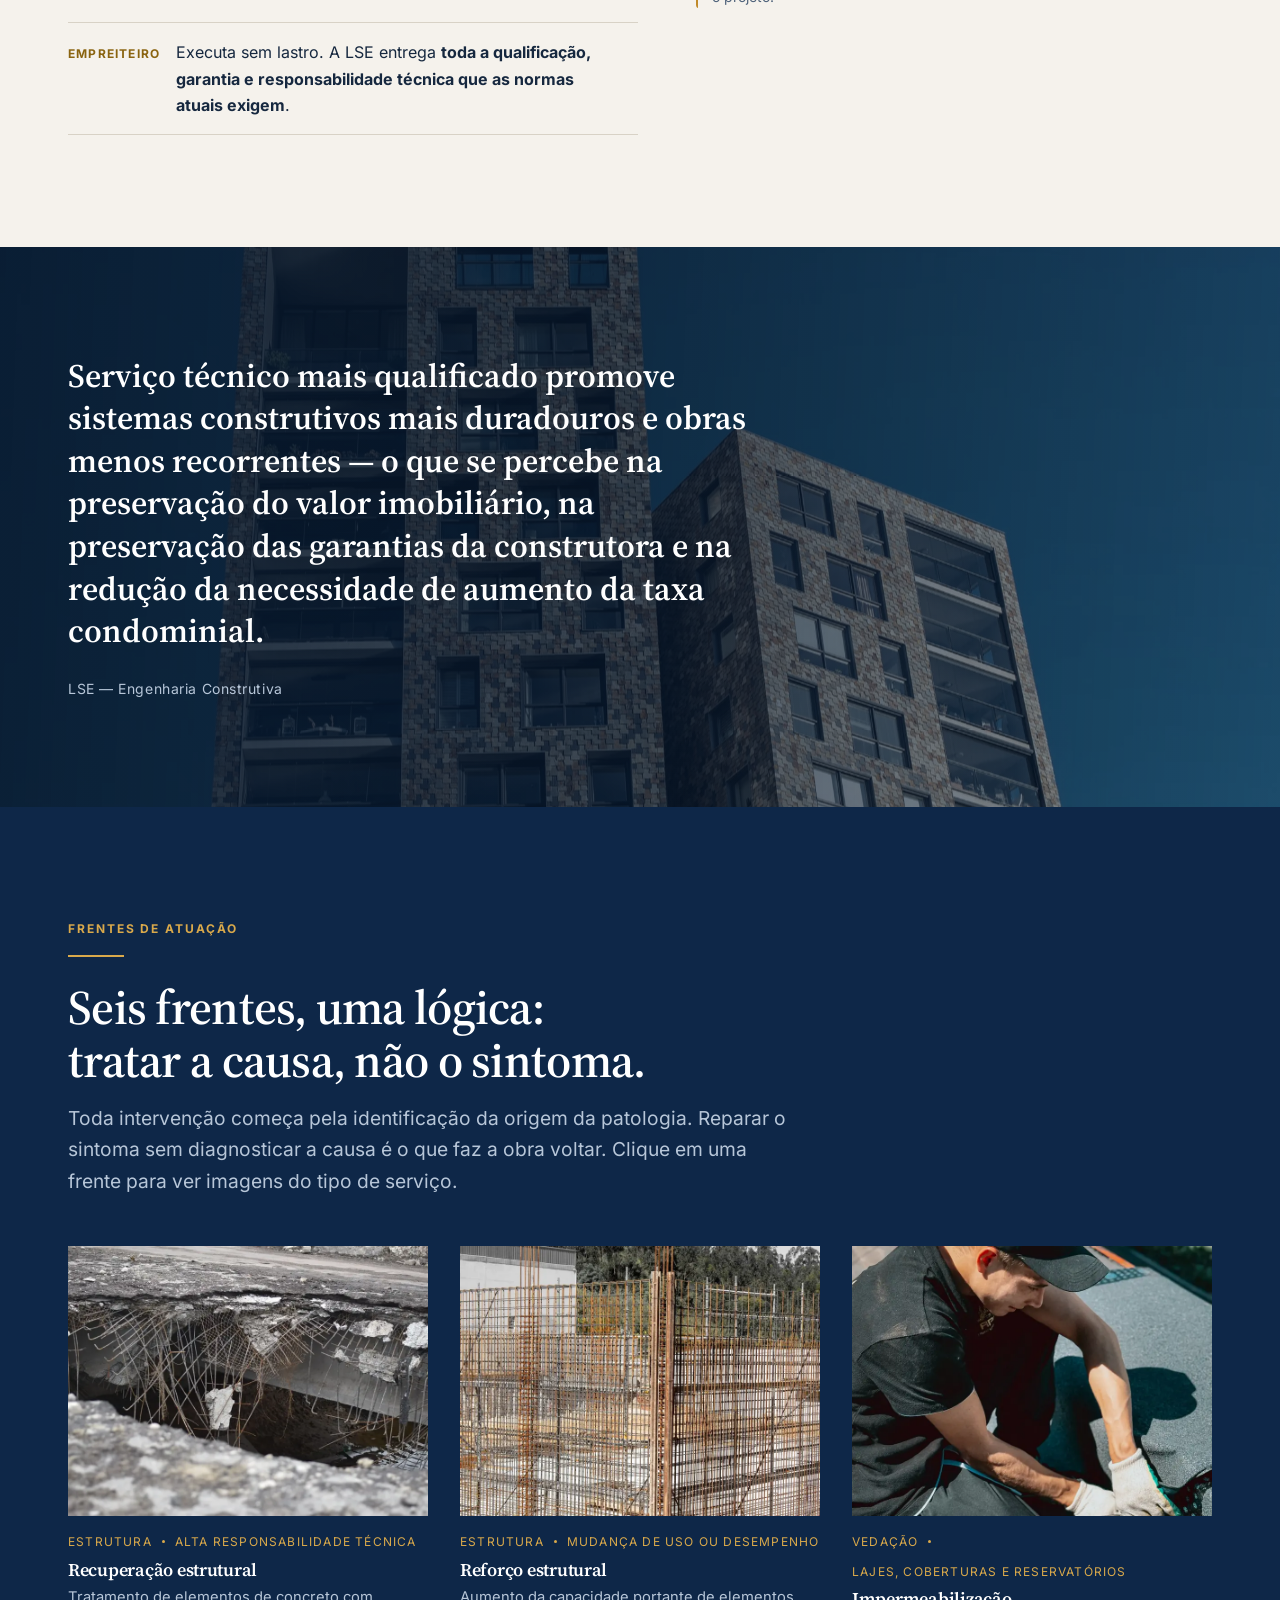
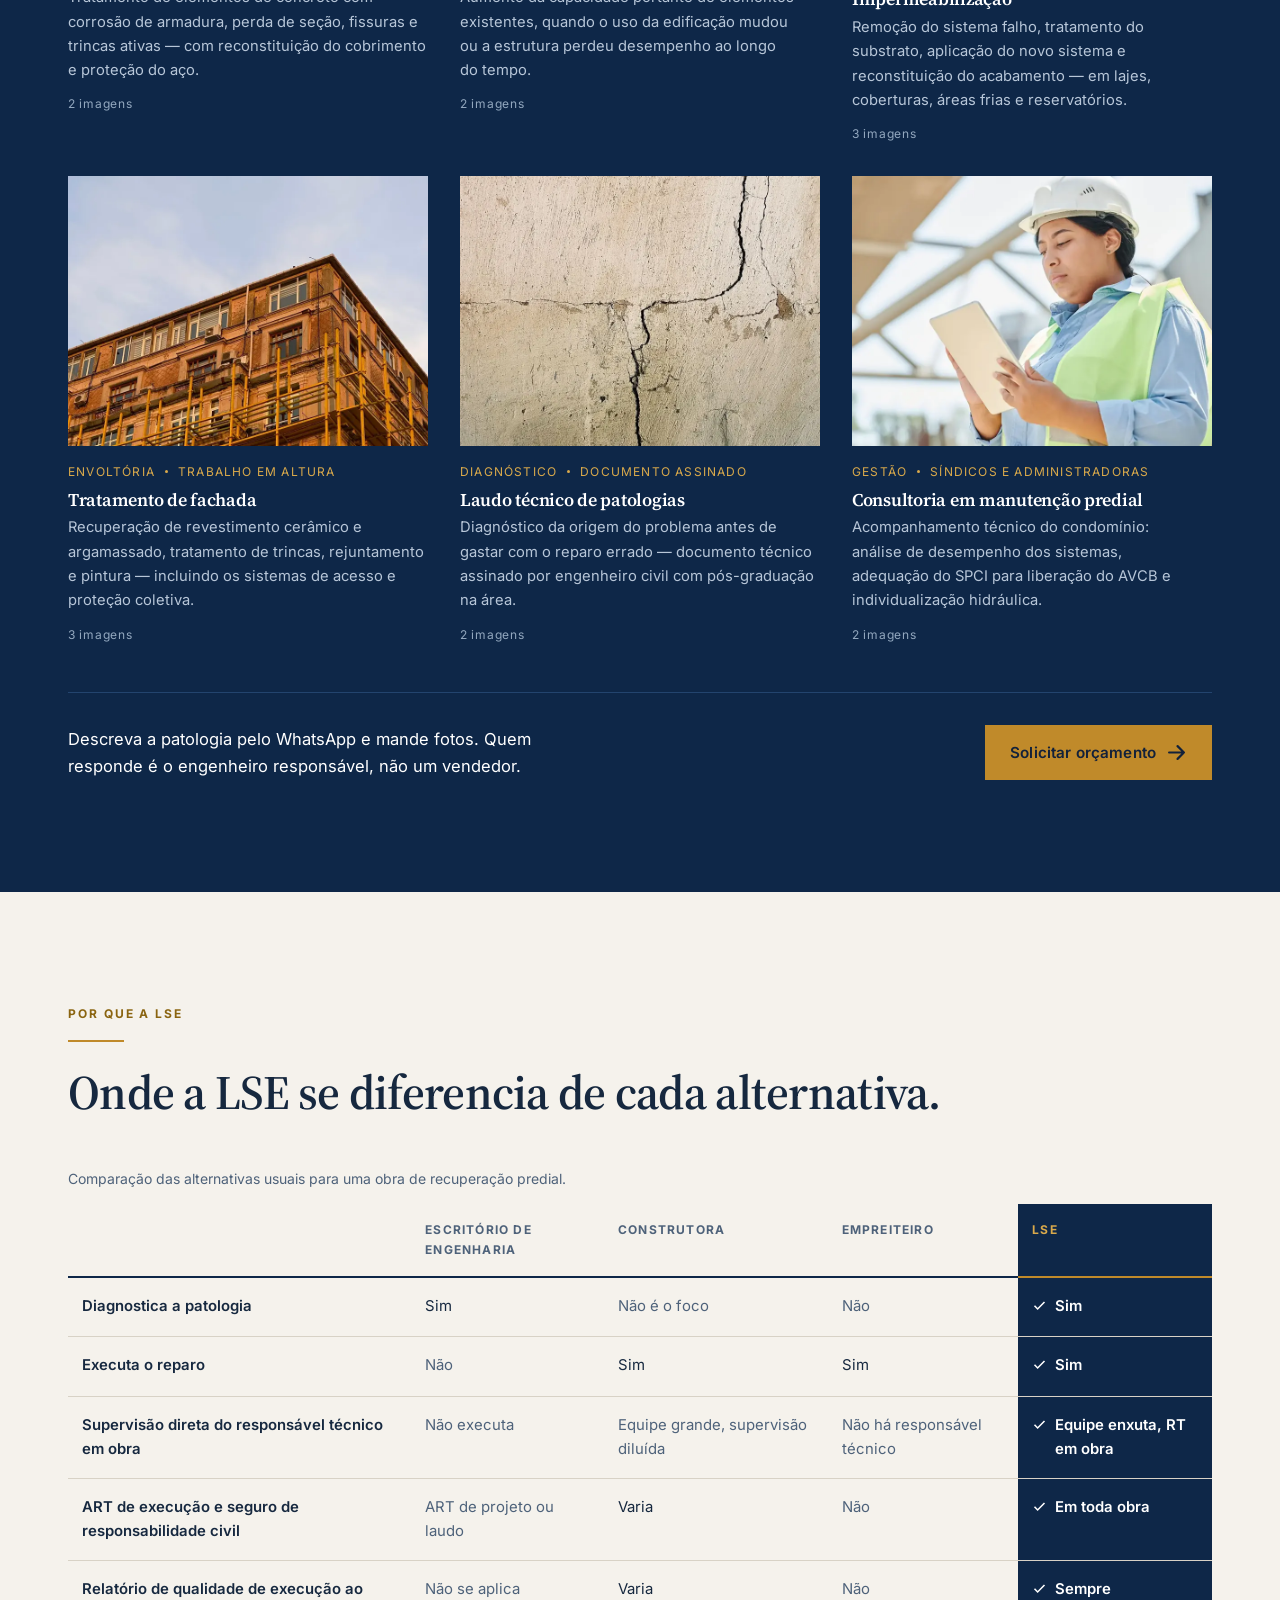
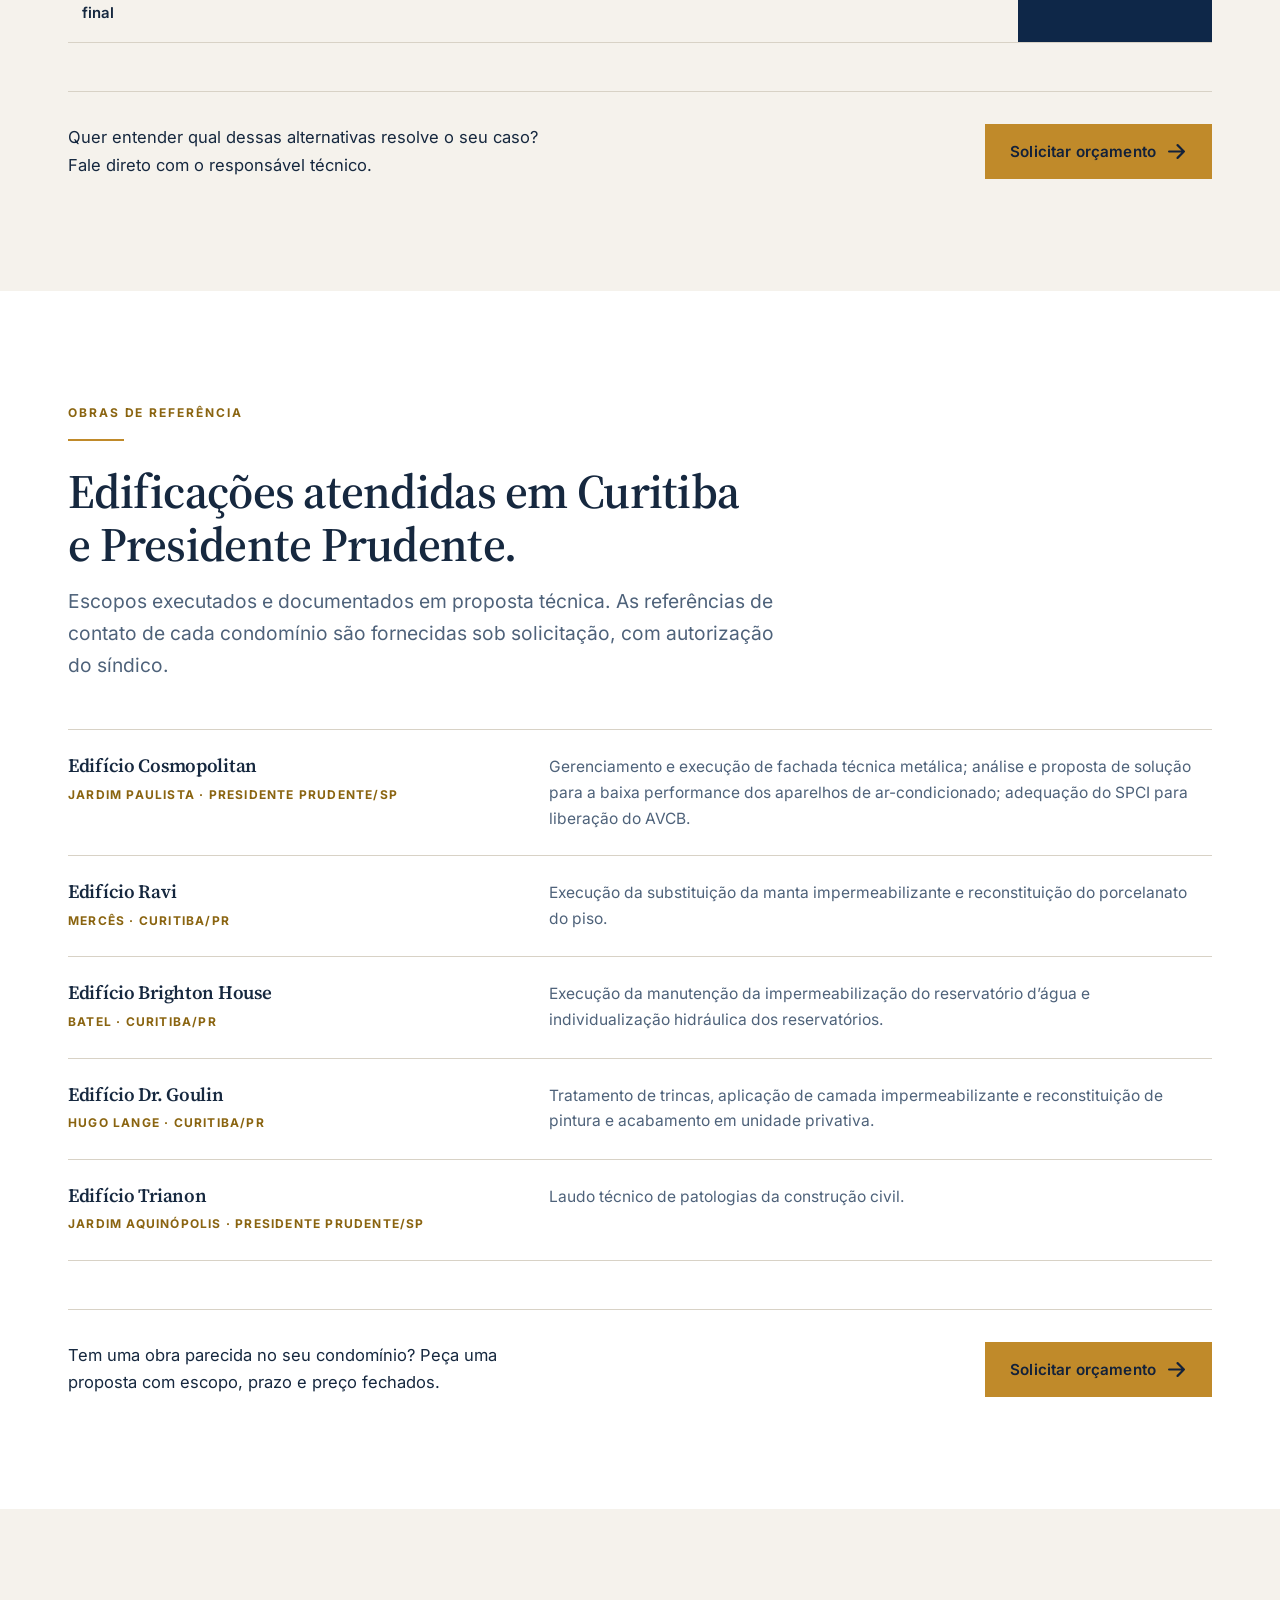
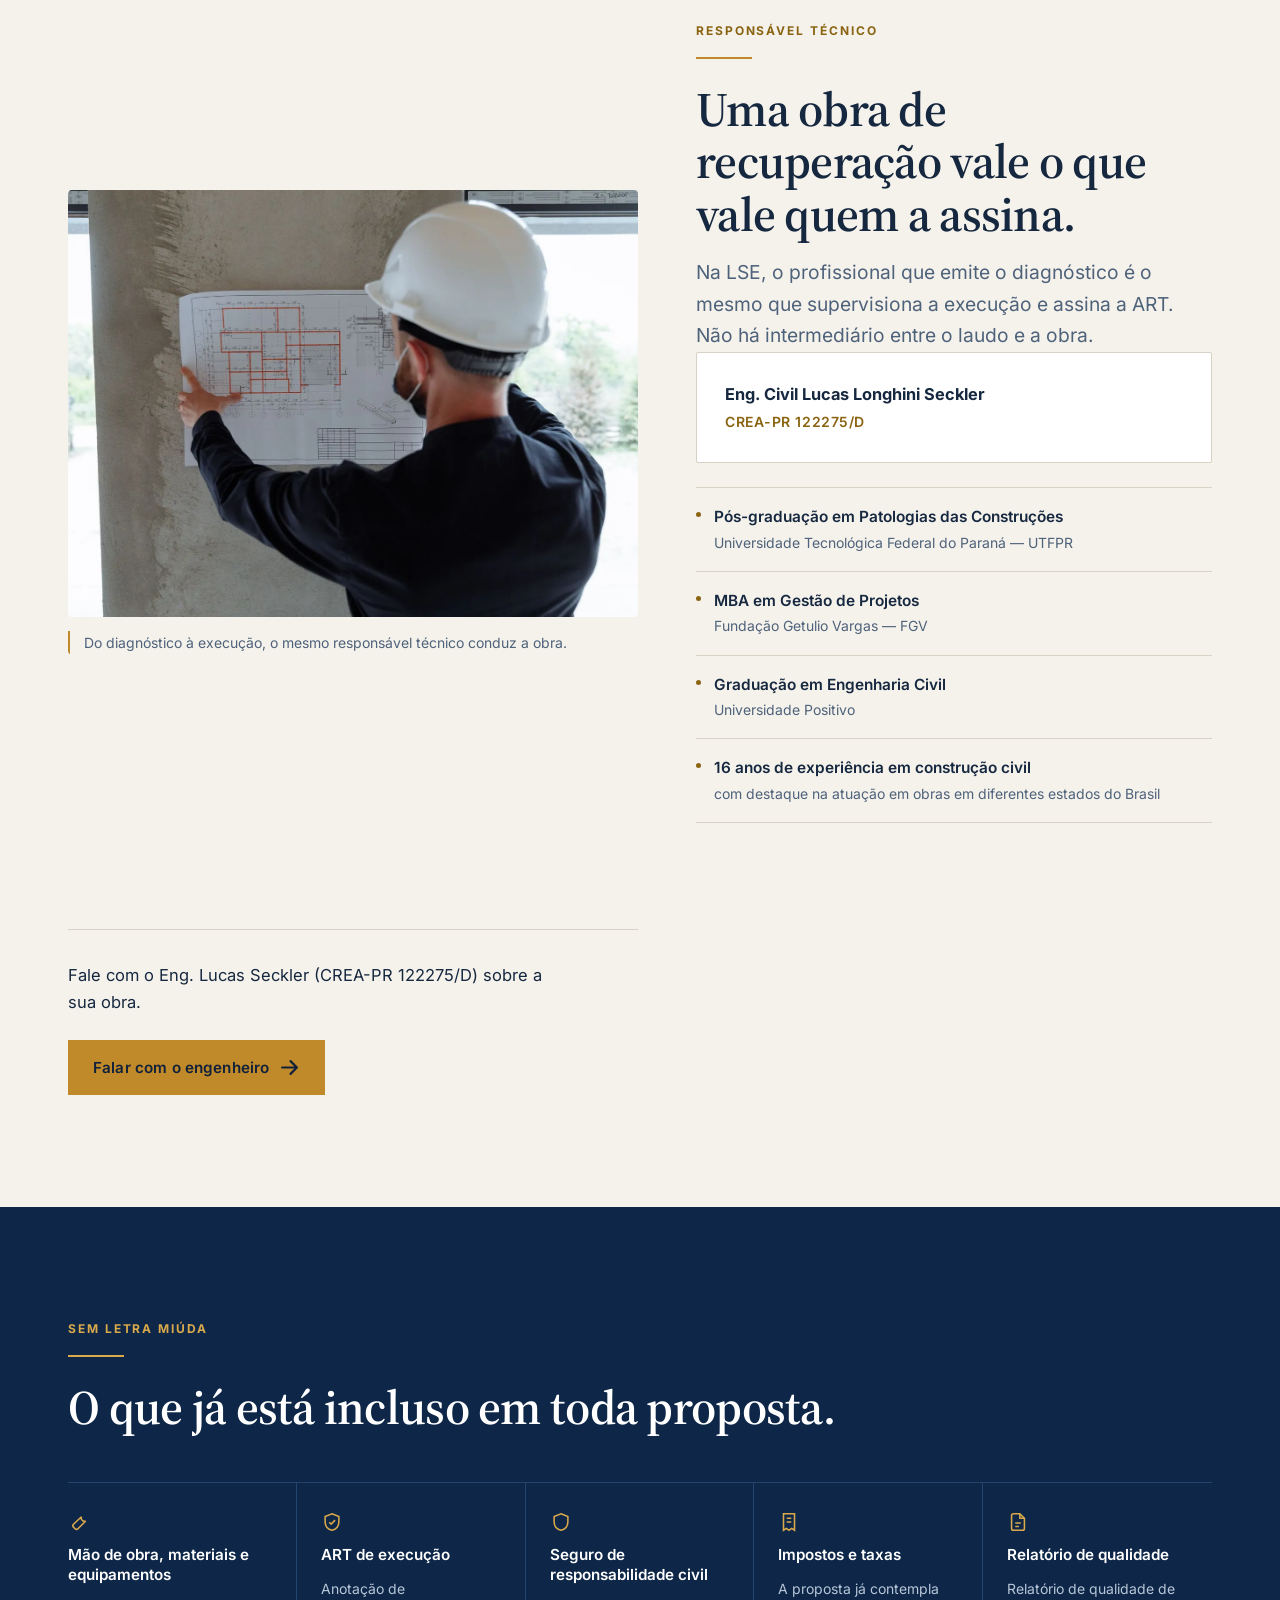
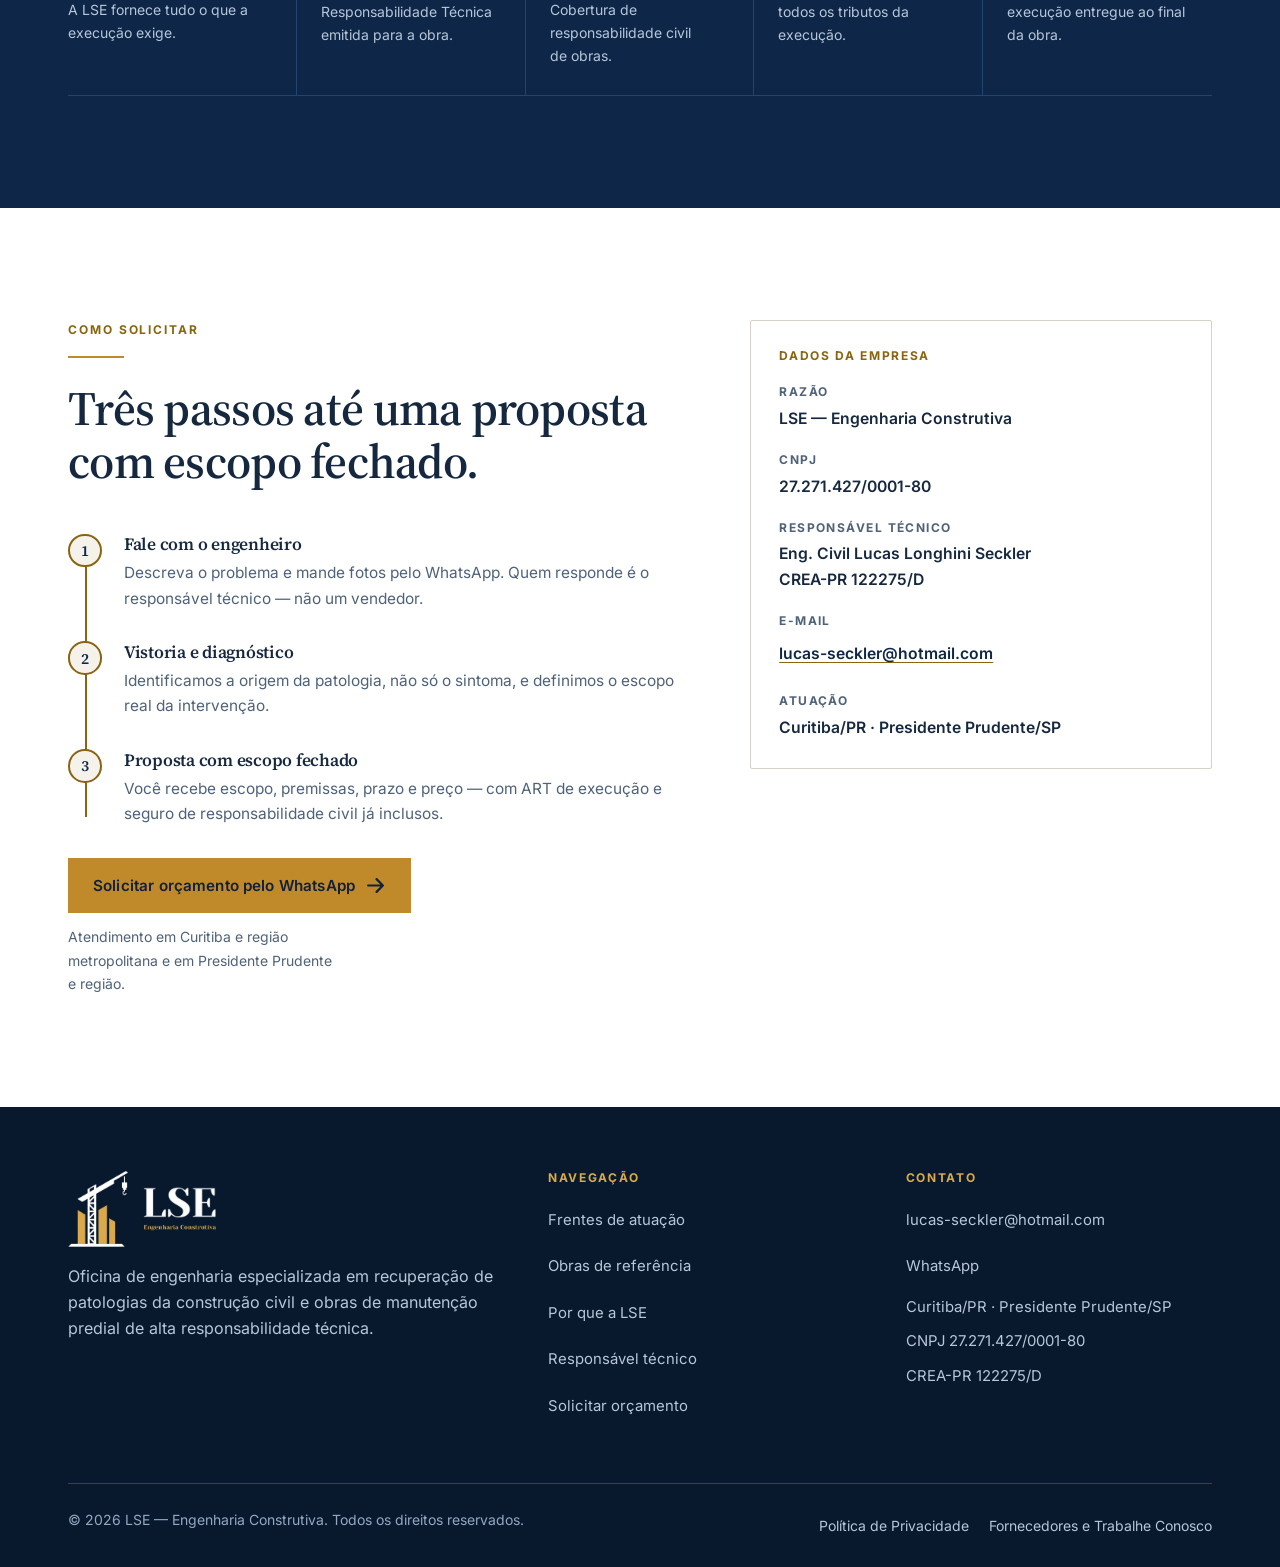
==== commit 6af7edc5: "Remove a faixa de ferragens entre o comparativo e as obras Saiu a faixa full-width .imgstrip com ban" ====
--- a/deploy-vercel/index.html
+++ b/deploy-vercel/index.html
@@ -423,13 +423,6 @@
   </div>
 </section>
 
-<!-- ==================== FAIXA DE IMAGEM (RESPIRO) ==================== -->
-<div class="imgstrip" aria-hidden="true">
-  <div class="imgband-media">
-    <img src="assets/img/band-armadura.webp" width="1900" height="800" loading="lazy" alt="">
-  </div>
-</div>
-
 <!-- ==================== OBRAS DE REFERÊNCIA ==================== -->
 <section class="section bg-white" id="obras">
   <div class="container">
--- a/deploy-vercel/assets/css/styles.css
+++ b/deploy-vercel/assets/css/styles.css
@@ -387,10 +387,6 @@
 }
 
 /* faixa de imagem simples (só respiro visual) */
-.imgstrip{position:relative;height:clamp(240px,32vw,420px);overflow:hidden;background:var(--navy-deep)}
-.imgstrip .imgband-media{inset:-9% 0;z-index:0}
-.imgstrip img{width:100%;height:100%;object-fit:cover}
-.imgstrip::after{content:"";position:absolute;inset:0;background:rgba(8,25,46,.18);z-index:1}
 
 /* ---------- 9. Serviços — bento assimétrico ---------- */
 .svc-grid{display:grid;grid-template-columns:repeat(3,minmax(0,1fr));gap:1px;background:var(--navy-line);
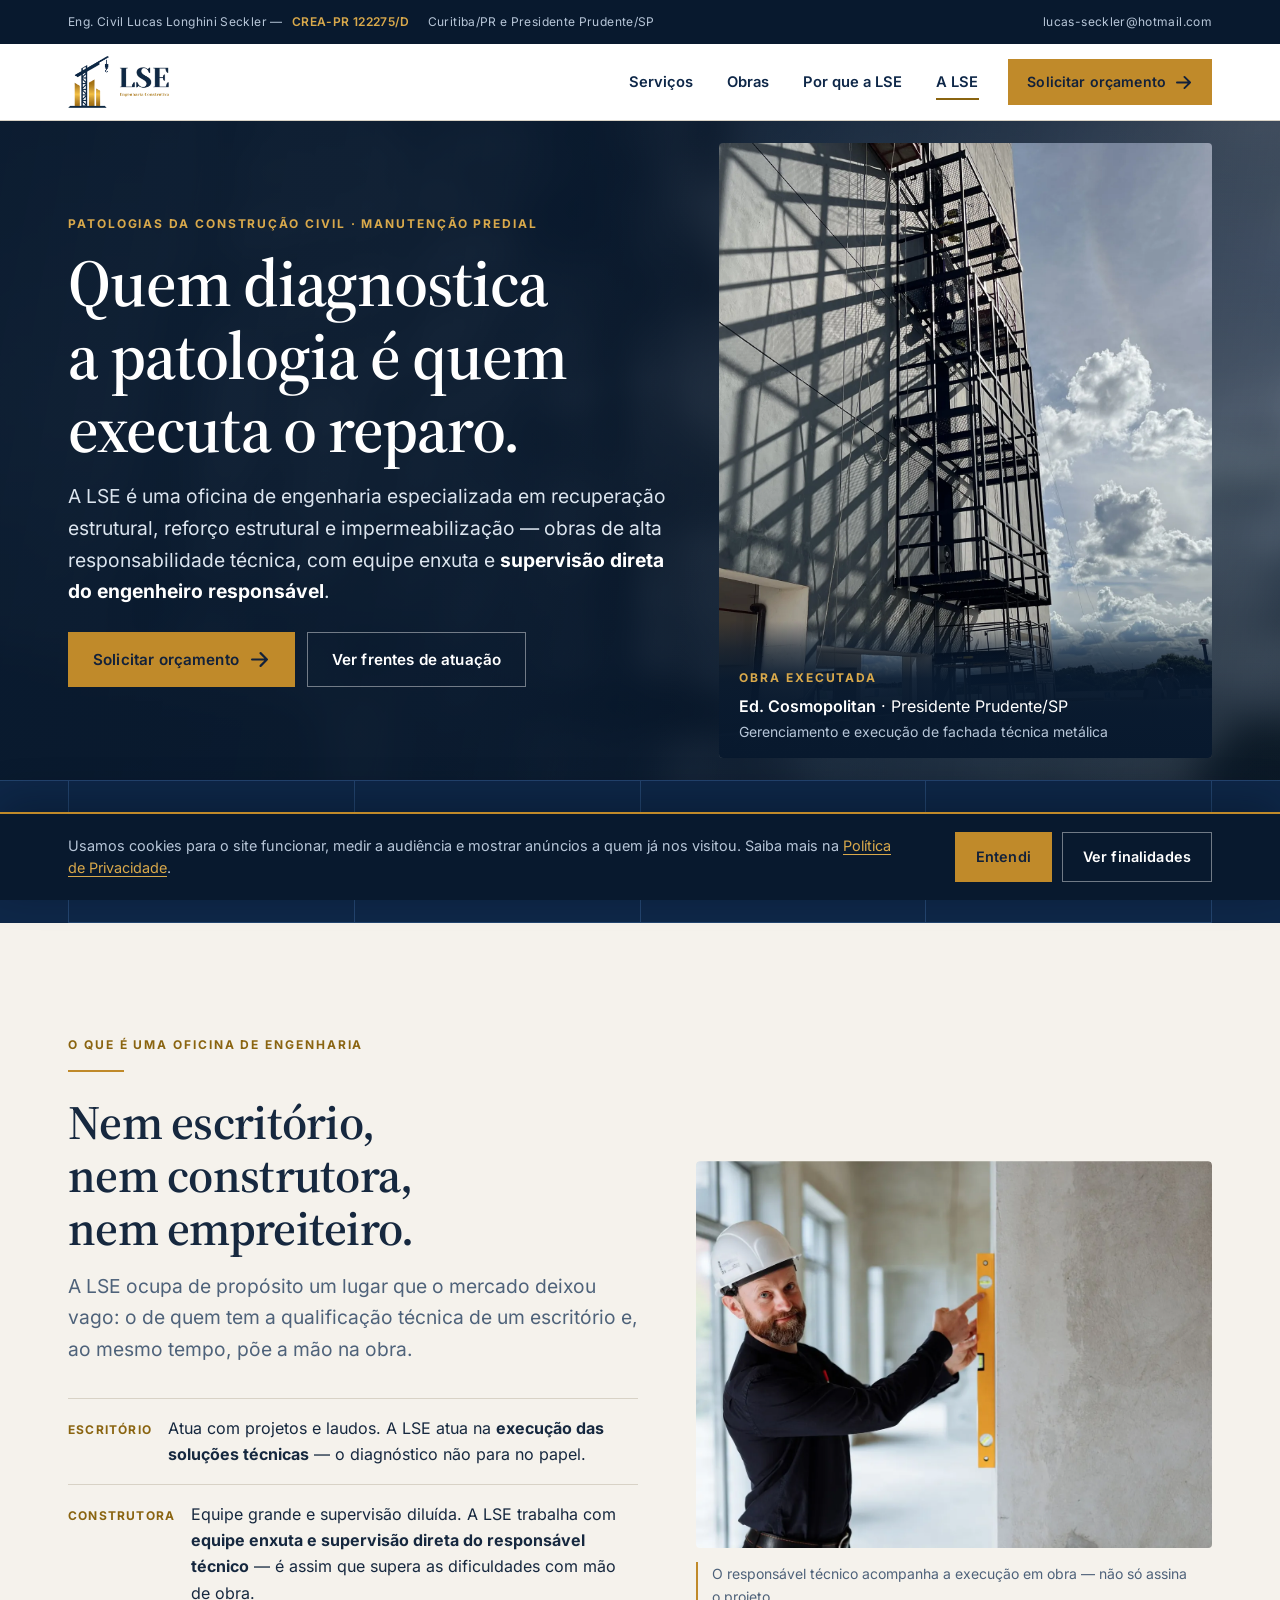
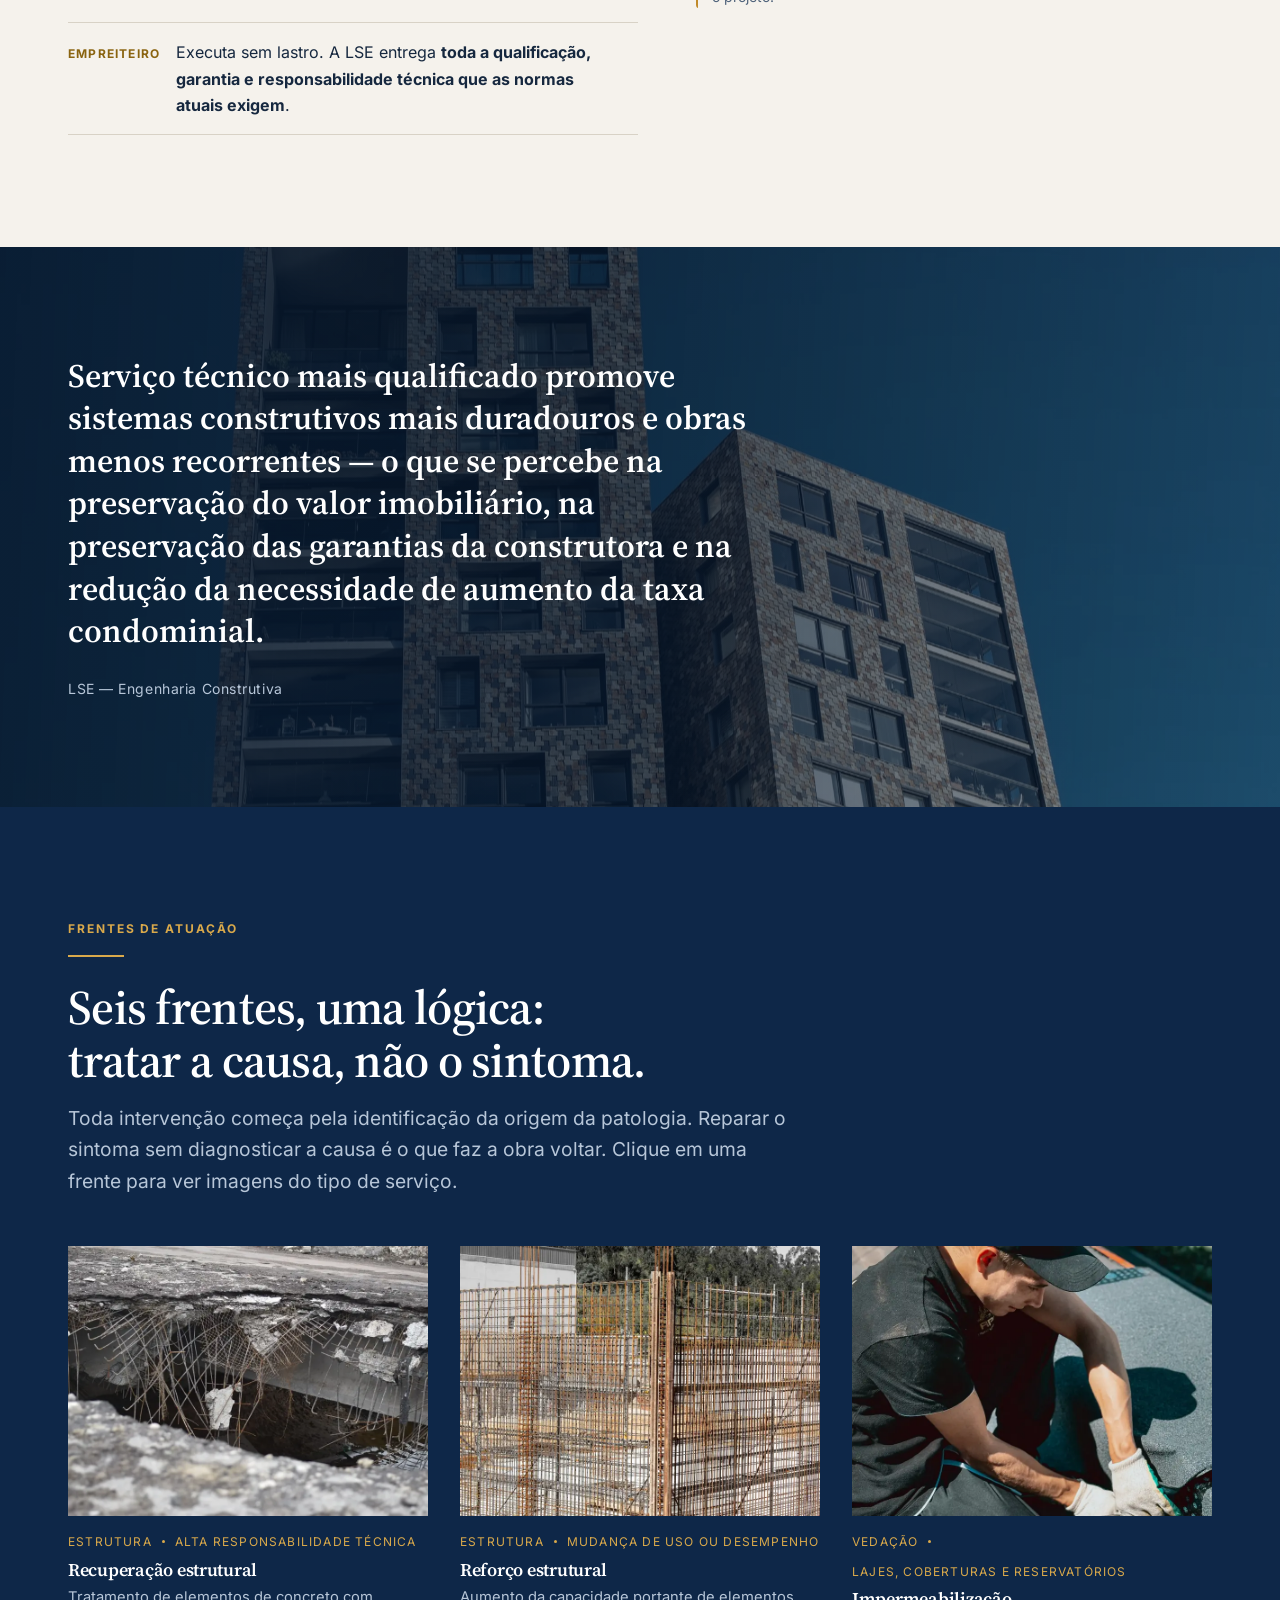
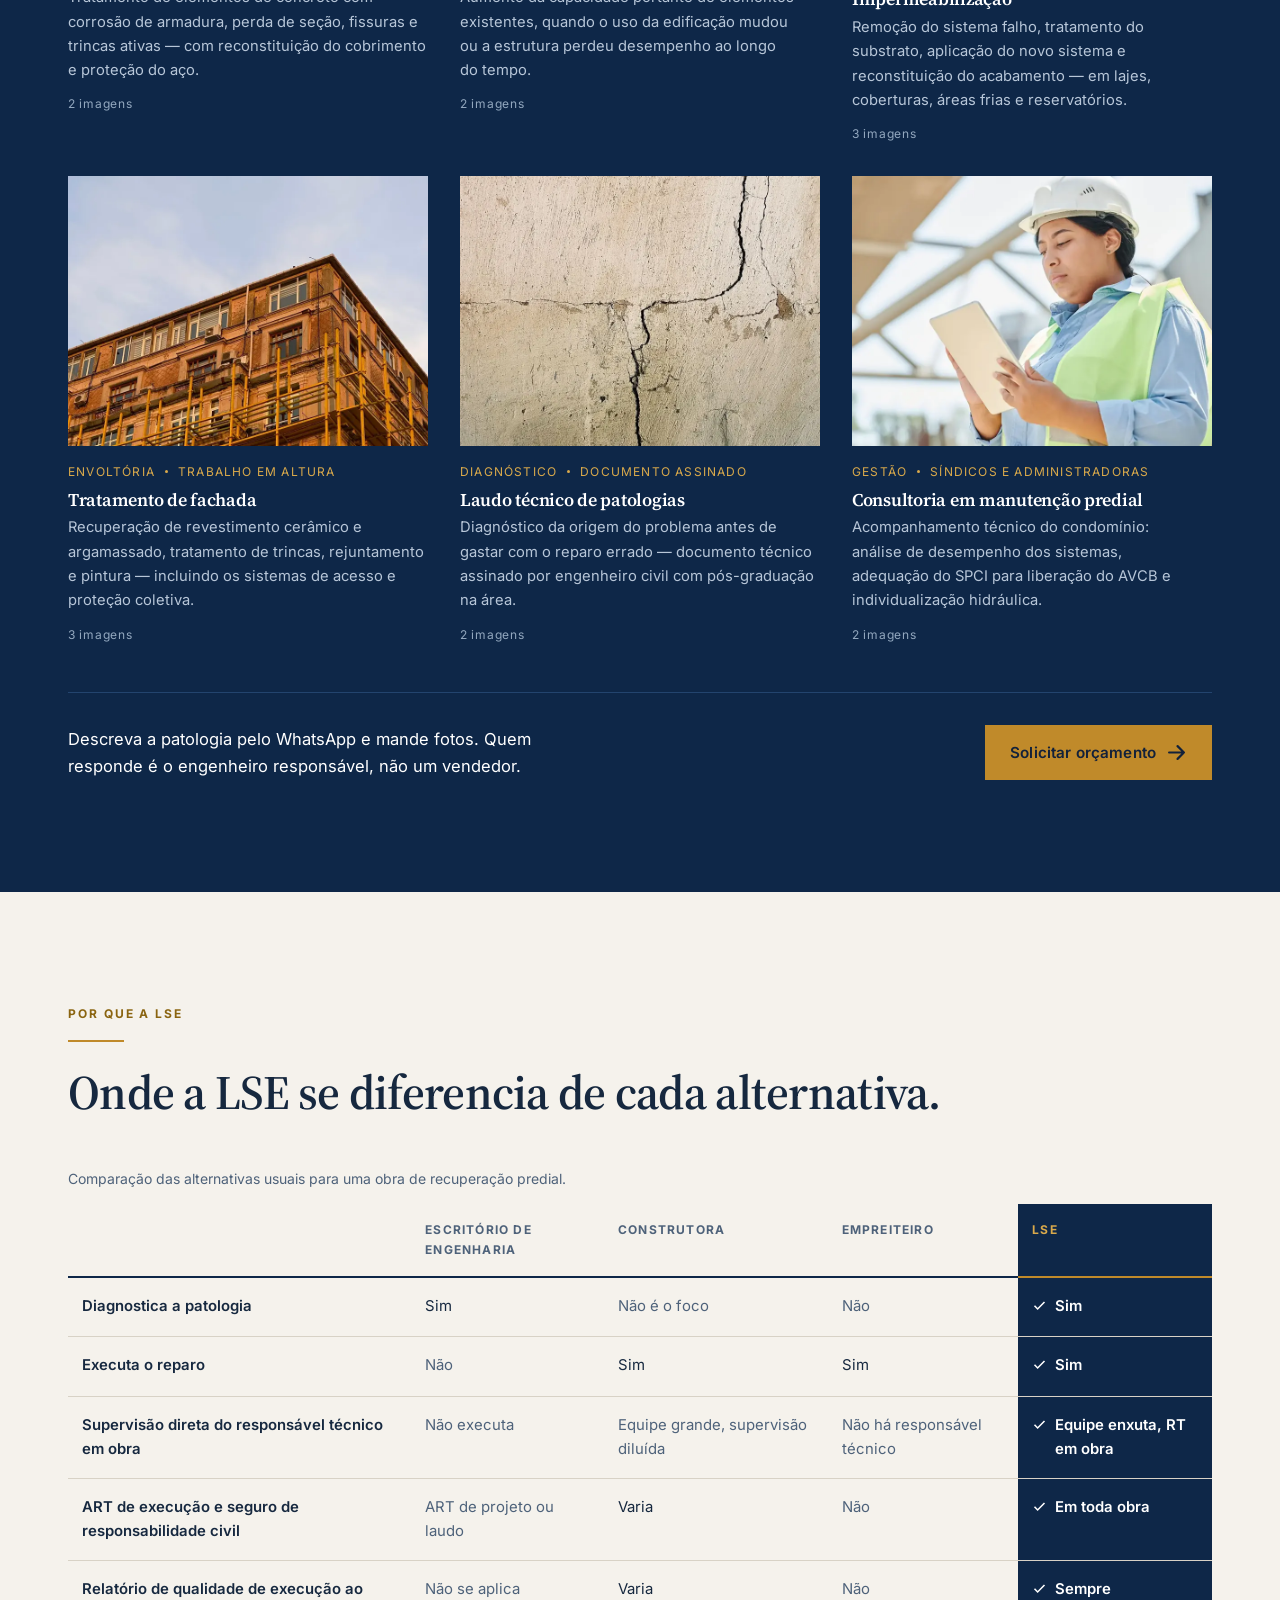
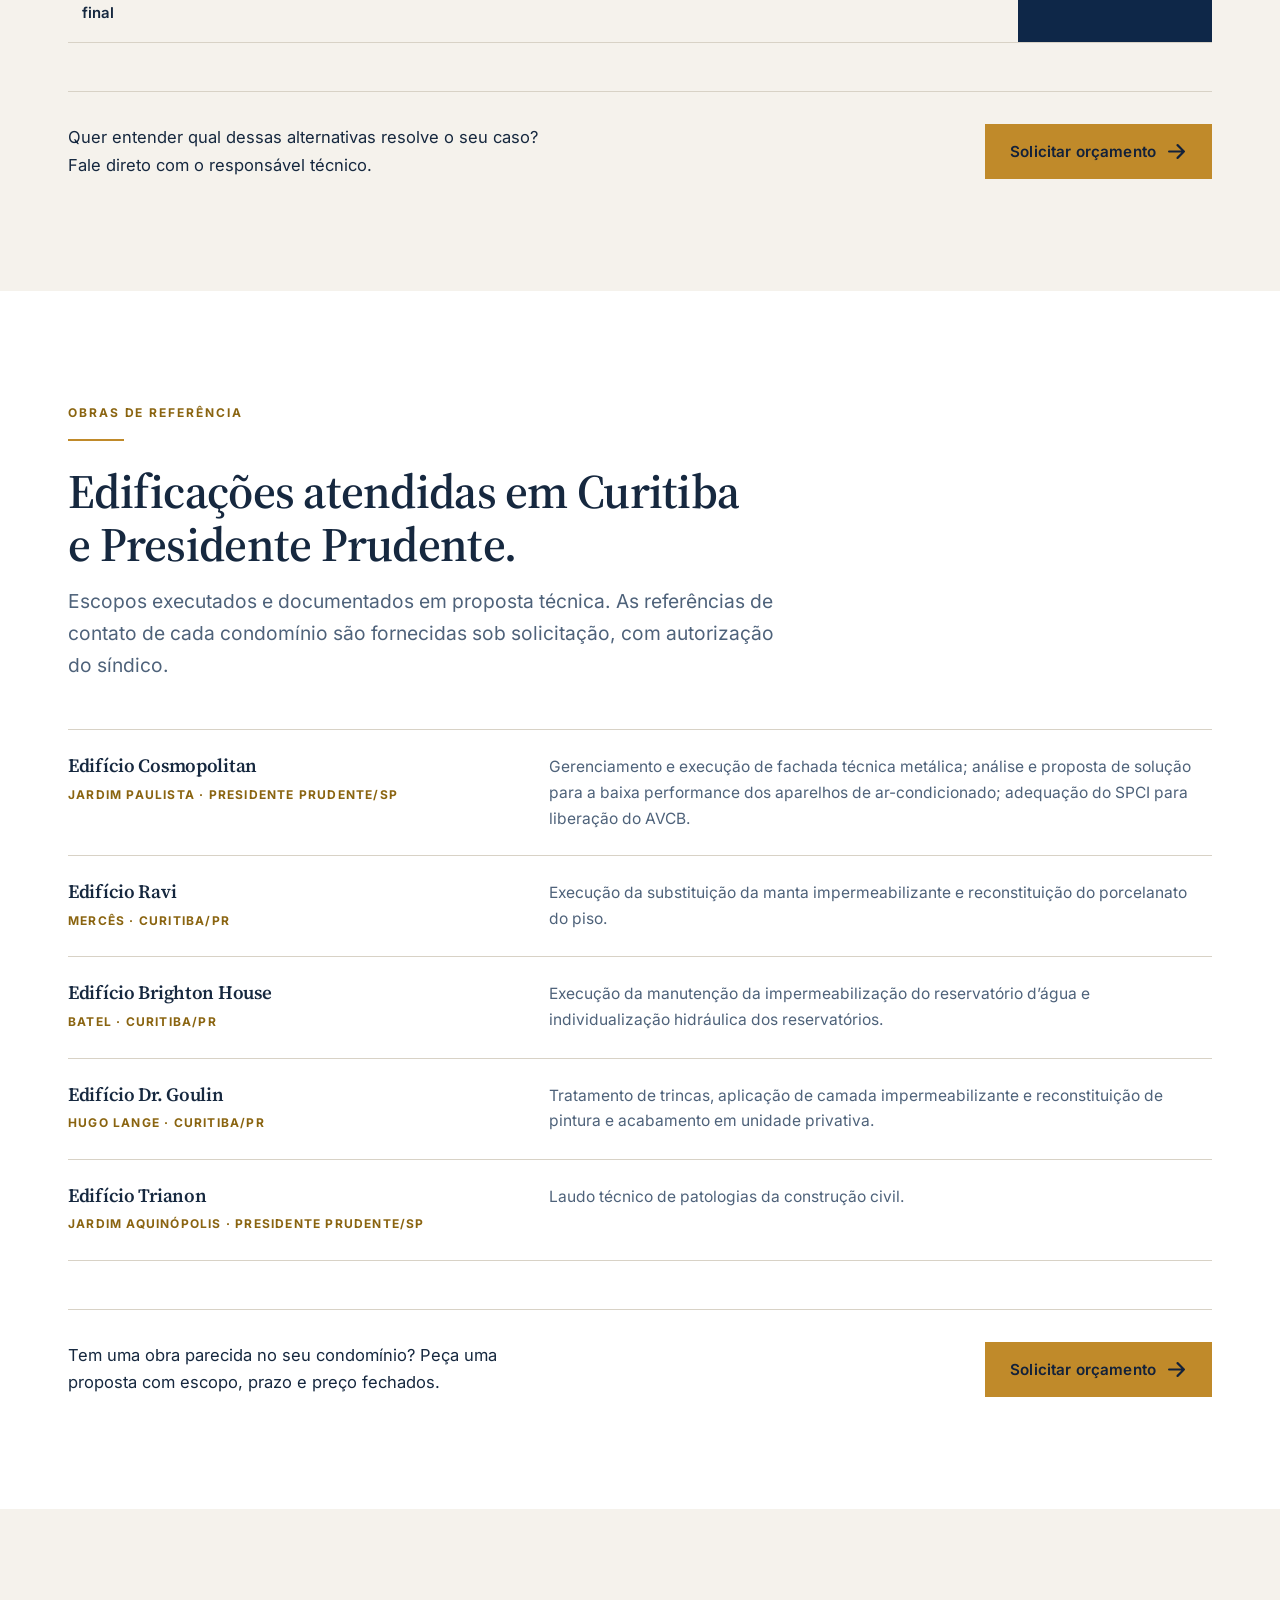
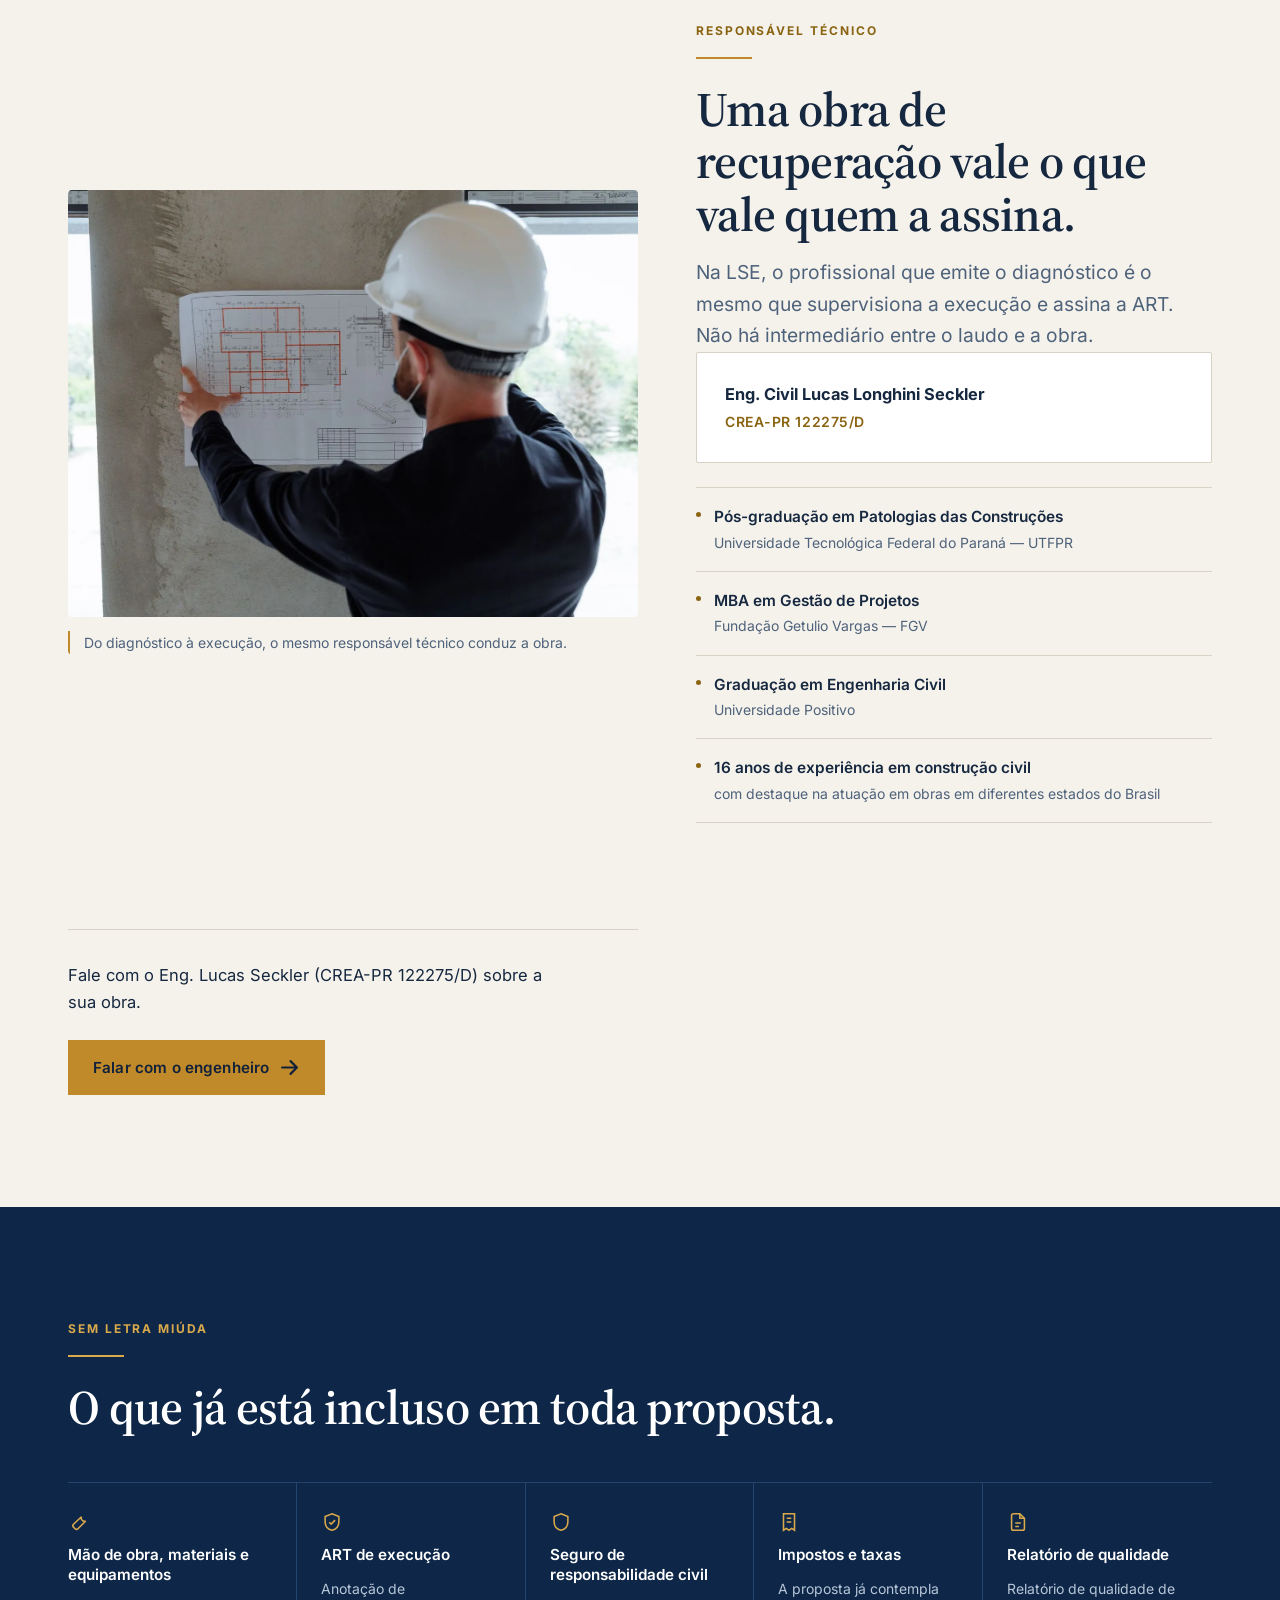
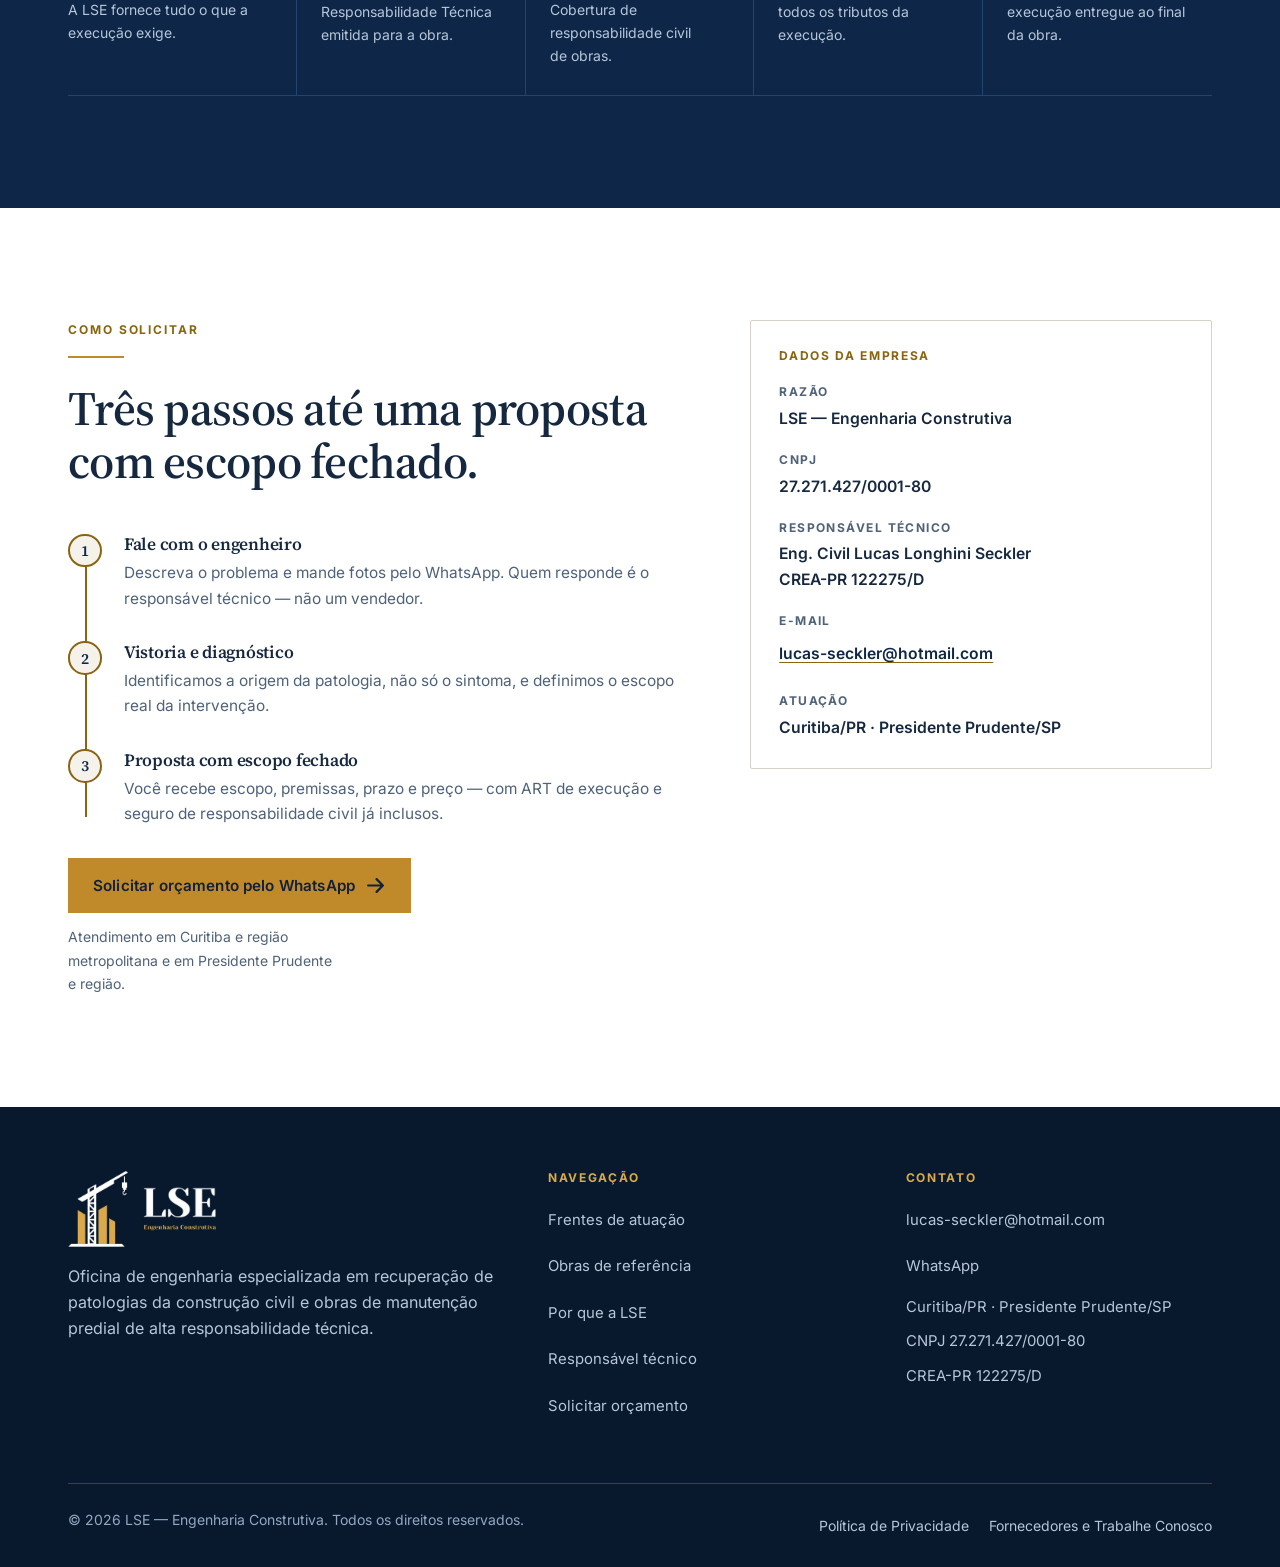
==== commit 2c37d7c6: "Retira o Consent Mode e troca o banner por aviso informativo de cookies - app.js: remove o gtag('con" ====
--- a/deploy-vercel/index.html
+++ b/deploy-vercel/index.html
@@ -25,7 +25,7 @@
 
 <link rel="stylesheet" href="assets/css/fonts.css">
 <link rel="stylesheet" href="assets/css/tokens.css">
-<link rel="stylesheet" href="assets/css/styles.css">
+<link rel="stylesheet" href="assets/css/styles.css?v=2">
 
 <script type="application/ld+json">
 {
@@ -702,16 +702,21 @@
 <!-- ============================ COOKIES (LGPD) ============================ -->
 <div class="cookie-bar" id="cookie-bar" hidden role="region" aria-label="Aviso de cookies">
   <div class="container cookie-inner">
-    <p class="cookie-text">Usamos cookies para medir o desempenho do site. Você pode aceitar ou
-      recusar — recusar não limita nenhuma funcionalidade. Detalhes na
+    <p class="cookie-text">Usamos cookies para o site funcionar, medir a audiência e mostrar
+      anúncios a quem já nos visitou. Saiba mais na
       <a href="privacidade.html">Política de Privacidade</a>.</p>
     <div class="cookie-actions">
-      <button class="btn btn-primary" type="button" data-consent="granted">Aceitar</button>
-      <button class="btn btn-ghost" type="button" data-consent="denied">Recusar</button>
-    </div>
+      <button class="btn btn-primary" type="button" data-cookie-ok>Entendi</button>
+      <button class="btn btn-ghost" type="button" data-cookie-more aria-expanded="false" aria-controls="cookie-fins">Ver finalidades</button>
+    </div>
+    <ul class="cookie-fins" id="cookie-fins" data-cookie-fins hidden>
+      <li><strong>Essenciais:</strong> fazem o site funcionar.</li>
+      <li><strong>Análise:</strong> Google Analytics e Microsoft Clarity, para saber quais páginas e botões funcionam.</li>
+      <li><strong>Publicidade:</strong> Google Ads, Meta e LinkedIn, para mostrar anúncios a quem já visitou o site.</li>
+    </ul>
   </div>
 </div>
 
-<script src="assets/js/app.js"></script>
+<script src="assets/js/app.js?v=2"></script>
 </body>
 </html>
--- a/deploy-vercel/assets/css/styles.css
+++ b/deploy-vercel/assets/css/styles.css
@@ -690,6 +690,10 @@
 .cookie-text a{color:var(--gold-lt);text-underline-offset:3px}
 .cookie-actions{display:flex;gap:0.625rem;flex-wrap:wrap}
 .cookie-actions .btn{min-height:44px;padding:0.75rem 1.25rem;font-size:.9rem}
+.cookie-fins{flex:1 1 100%;list-style:none;margin:0;padding:.75rem 0 0;
+  border-top:1px solid var(--navy-line);display:grid;gap:.375rem;font-size:.9rem;line-height:1.55}
+.cookie-fins[hidden]{display:none}
+.cookie-fins strong{color:var(--on-dark);font-weight:600}
 
 
 /* ---------- Alvo de toque (WCAG 2.5.8) ----------
